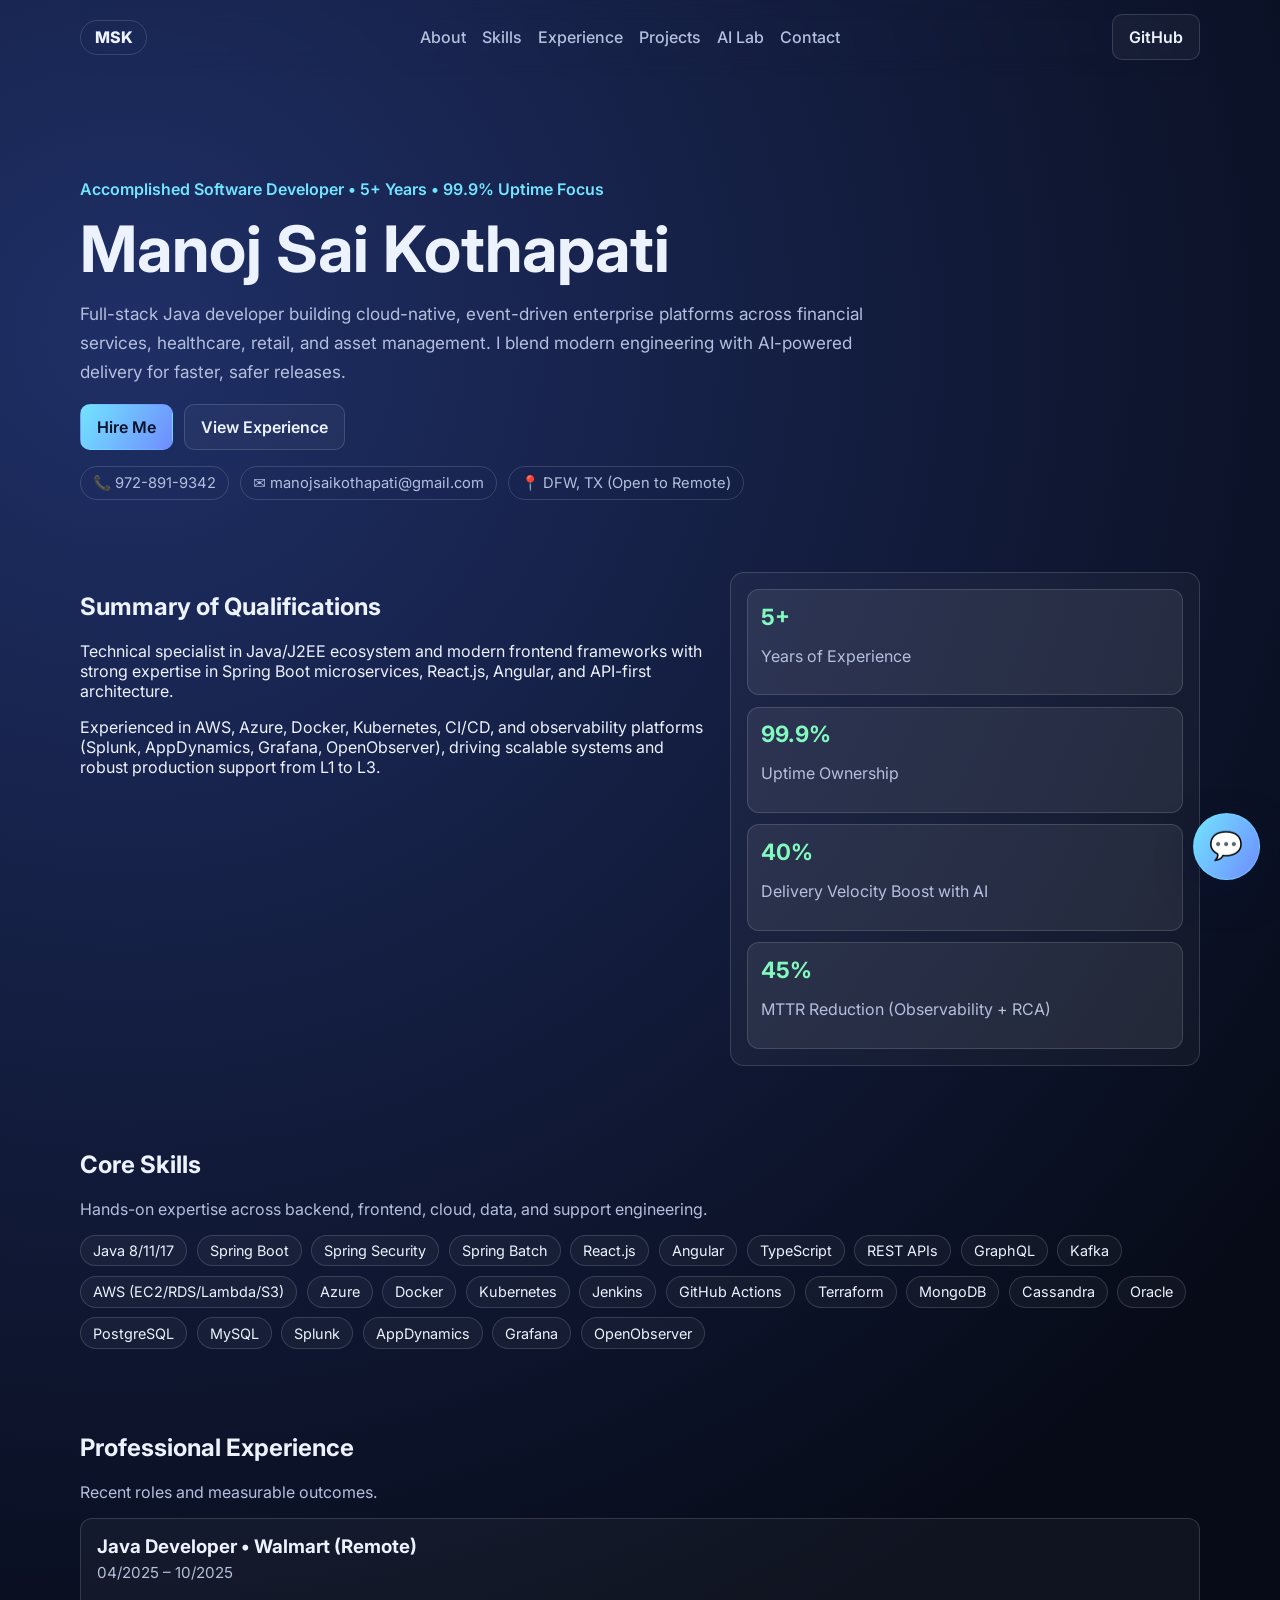
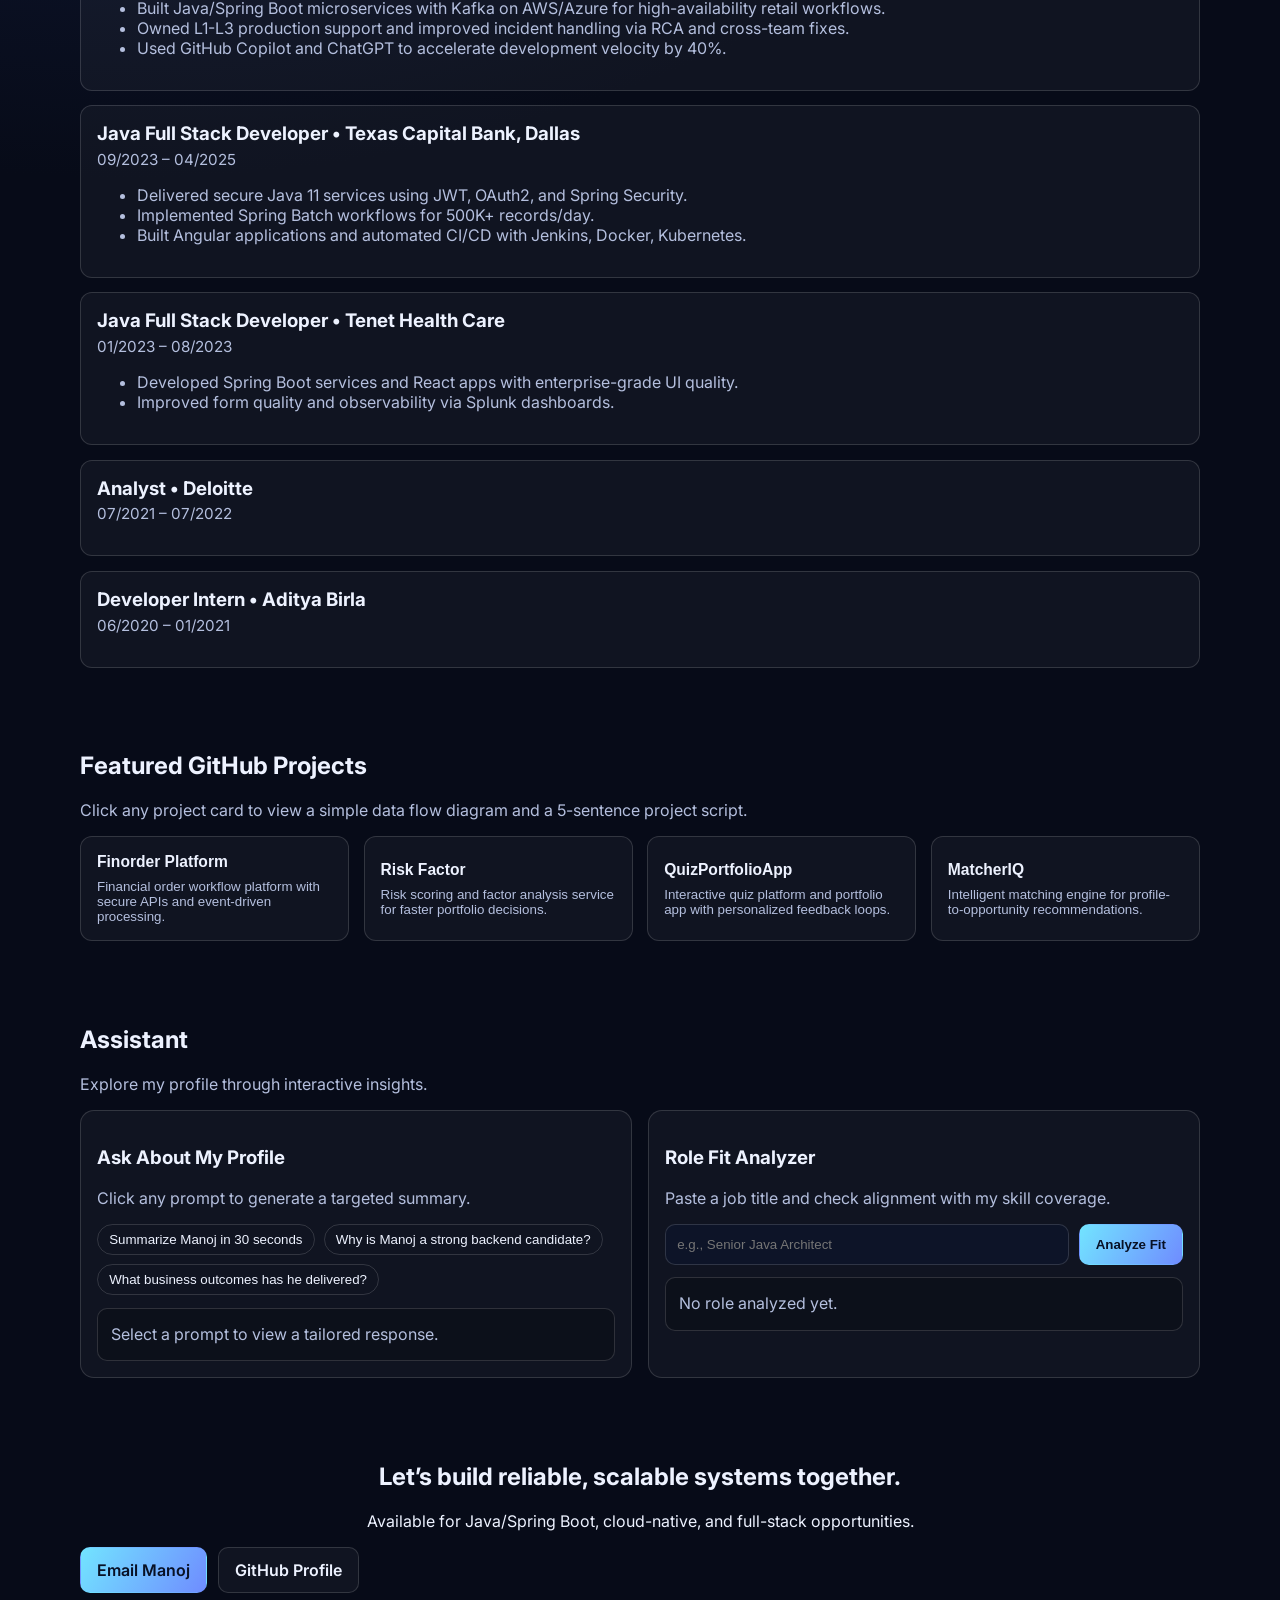
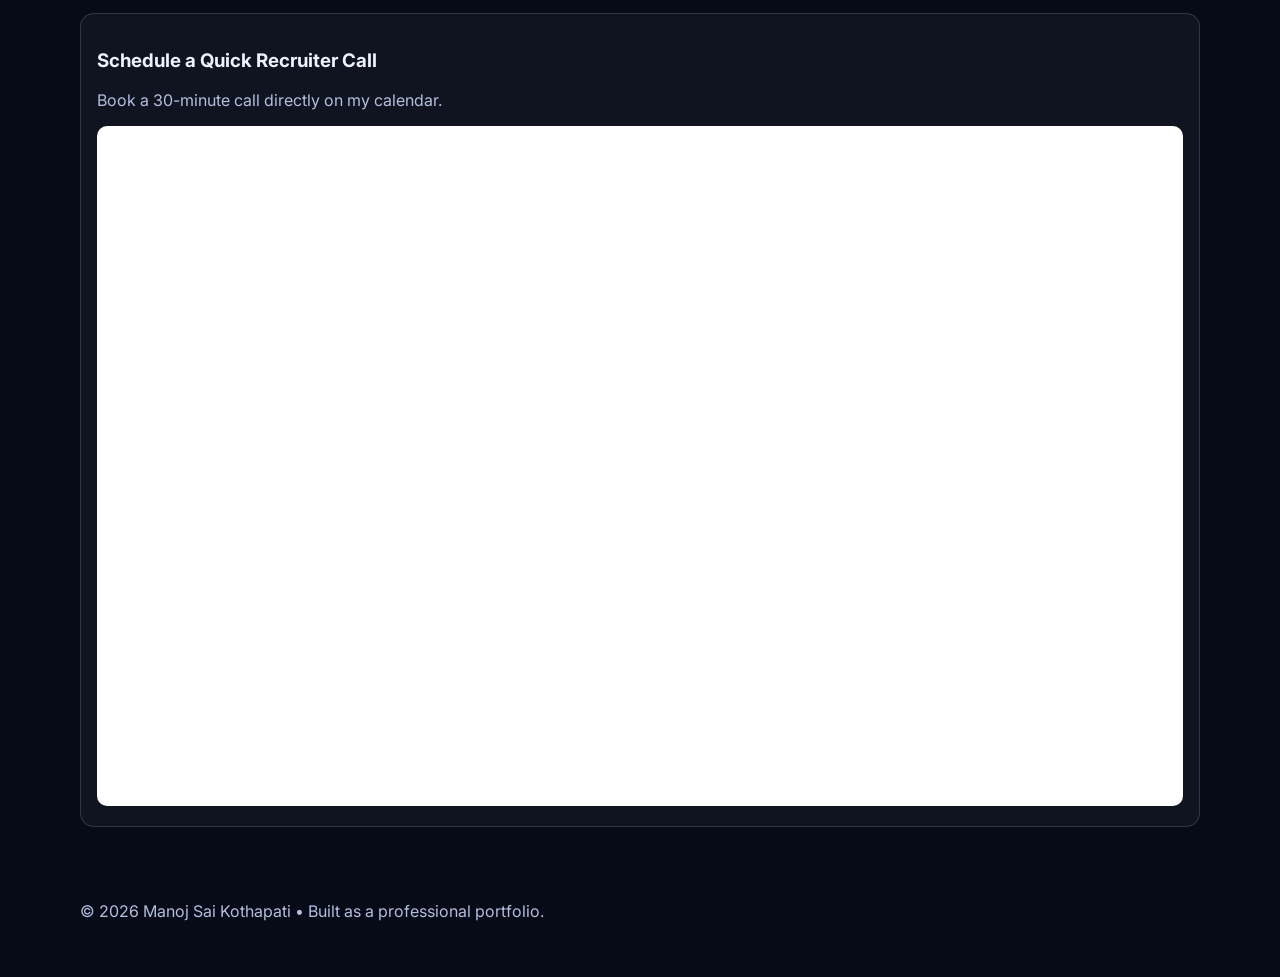
==== index.html @ 90d28902 "Add files via upload" ====
<!DOCTYPE html>
<html lang="en">
  <head>
    <meta charset="UTF-8" />
    <meta name="viewport" content="width=device-width, initial-scale=1.0" />
    <title>Manoj Sai Kothapati | AI-Driven Portfolio</title>
    <link rel="preconnect" href="https://fonts.googleapis.com" />
    <link rel="preconnect" href="https://fonts.gstatic.com" crossorigin />
    <link
      href="https://fonts.googleapis.com/css2?family=Inter:wght@400;500;600;700;800&display=swap"
      rel="stylesheet"
    />
    <link rel="stylesheet" href="styles.css" />
  </head>
  <body>
    <div class="mesh mesh-one"></div>
    <div class="mesh mesh-two"></div>

    <header class="container nav">
      <a class="logo" href="#home">MSK</a>
      <nav>
        <ul>
          <li><a href="#about">About</a></li>
          <li><a href="#skills">Skills</a></li>
          <li><a href="#experience">Experience</a></li>
          <li><a href="#projects">Projects</a></li>
          <li><a href="#ai-lab">AI Lab</a></li>
          <li><a href="#contact">Contact</a></li>
        </ul>
      </nav>
      <a class="btn btn-ghost" href="https://github.com/manojk-sai" target="_blank" rel="noreferrer">GitHub</a>
    </header>

    <main id="home" class="container">
      <section class="hero">
        <p class="eyebrow">Accomplished Software Developer • 5+ Years • 99.9% Uptime Focus</p>
        <h1>Manoj Sai Kothapati</h1>
        <p class="subtitle">
          Full-stack Java developer building cloud-native, event-driven enterprise platforms across financial services,
          healthcare, retail, and asset management. I blend modern engineering with AI-powered delivery for faster, safer releases.
        </p>
        <div class="hero-cta">
          <a class="btn btn-primary" href="#contact">Hire Me</a>
          <a class="btn btn-secondary" href="#experience">View Experience</a>
        </div>
        <div class="quick-info">
          <span>📞 972-891-9342</span>
          <span>✉️ manojsaikothapati@gmail.com</span>
          <span>📍 DFW, TX (Open to Remote)</span>
        </div>
      </section>

      <section id="about" class="section two-col">
        <article>
          <h2>Summary of Qualifications</h2>
          <p>
            Technical specialist in Java/J2EE ecosystem and modern frontend frameworks with strong expertise in Spring Boot microservices,
            React.js, Angular, and API-first architecture.
          </p>
          <p>
            Experienced in AWS, Azure, Docker, Kubernetes, CI/CD, and observability platforms (Splunk, AppDynamics, Grafana, OpenObserver),
            driving scalable systems and robust production support from L1 to L3.
          </p>
        </article>
        <aside class="panel metrics" id="metrics-grid"></aside>
      </section>

      <section id="skills" class="section">
        <div class="section-head">
          <h2>Core Skills</h2>
          <p>Hands-on expertise across backend, frontend, cloud, data, and support engineering.</p>
        </div>
        <div class="chip-wrap" id="skills-list"></div>
      </section>

      <section id="experience" class="section">
        <div class="section-head">
          <h2>Professional Experience</h2>
          <p>Recent roles and measurable outcomes.</p>
        </div>
        <div class="timeline" id="timeline"></div>
      </section>

      <section id="projects" class="section">
        <div class="section-head">
          <h2>Featured GitHub Projects</h2>
          <p>Click any project card to view a simple data flow diagram and a 5-sentence project script.</p>
        </div>
        <div class="projects-grid" id="projects-grid"></div>
      </section>
  <section id="ai-lab" class="section ai-lab">
        <div class="section-head">
          <h2>Assistant</h2>
          <p>Explore my profile through interactive insights.</p>
        </div>

        <div class="ai-grid">
          <article class="panel">
            <h3>Ask About My Profile</h3>
            <p class="muted">Click any prompt to generate a targeted summary.</p>
            <div class="prompt-buttons" id="prompt-buttons"></div>
            <div class="response" id="ai-response">
              Select a prompt to view a tailored response.
            </div>
          </article>

          <article class="panel">
            <h3>Role Fit Analyzer</h3>
            <p class="muted">Paste a job title and check alignment with my skill coverage.</p>
            <div class="analyzer">
              <input id="role-input" type="text" placeholder="e.g., Senior Java Architect" />
              <button class="btn btn-primary" id="analyze-btn">Analyze Fit</button>
            </div>
            <div class="response" id="fit-response">No role analyzed yet.</div>
          </article>

        </div>
      </section>

      <section id="contact" class="section contact">
        <h2>Let’s build reliable, scalable systems together.</h2>
        <p>Available for Java/Spring Boot, cloud-native, and full-stack opportunities.</p>
        <div class="hero-cta">
          <a class="btn btn-primary" href="mailto:manojsaikothapati@gmail.com">Email Manoj</a>
          <a class="btn btn-secondary" href="https://github.com/manojk-sai" target="_blank" rel="noreferrer">GitHub Profile</a>
        </div>

        <article class="panel calendly-panel">
          <h3>Schedule a Quick Recruiter Call</h3>
          <p class="muted">Book a 30-minute call directly on my calendar.</p>
          <iframe
            title="Schedule a 30 minute call with Manoj"
            src="https://calendly.com/manojsaikothapati/30min"
            loading="lazy"
            class="calendly-frame"
          ></iframe>
        </article>
      </section>
    </main>

    <div class="modal" id="project-modal" aria-hidden="true">
      <div class="modal-backdrop" id="modal-backdrop"></div>
      <article class="modal-content" role="dialog" aria-modal="true" aria-labelledby="modal-title">
        <button id="modal-close" class="modal-close" type="button" aria-label="Close project details">×</button>
        <h3 id="modal-title"></h3>
        <p class="muted"><a id="modal-link" target="_blank" rel="noreferrer">View GitHub Repository</a></p>
        <pre id="modal-diagram" class="diagram"></pre>
        <ol id="modal-script" class="modal-script"></ol>
      </article>
    </div>

    <button
      class="chat-launcher"
      id="chat-launcher"
      type="button"
      aria-label="Open portfolio chat"
      aria-expanded="false"
      aria-controls="chat-widget"
    >💬</button>

    <aside class="chat-widget" id="chat-widget" aria-hidden="true">
      <div class="chat-widget-head">
        <h3>Manoj's bot</h3>
        <button class="chat-close" id="chat-close" type="button" aria-label="Close chat">×</button>
      </div>
      <div class="chat-window" id="chat-window" aria-live="polite"></div>
      <p class="chat-hint">Choose a question to continue:</p>
      <div class="chat-suggestions" id="chat-suggestions"></div>
    </aside>

    <footer class="container footer">
      <p>© <span id="year"></span> Manoj Sai Kothapati • Built as a professional portfolio.</p>
    </footer>

    <script src="script.js"></script>
  </body>
</html>
---- styles.css ----
:root {
  --bg: #070b18;
  --surface: rgba(255, 255, 255, 0.04);
  --surface-2: rgba(255, 255, 255, 0.07);
  --text: #edf2ff;
  --muted: #b4bfde;
  --line: rgba(255, 255, 255, 0.14);
  --accent: #72e4ff;
  --accent-2: #6f8cff;
  --success: #82f9bf;
}

* {
  box-sizing: border-box;
}

html,
body {
  margin: 0;
  padding: 0;
  font-family: "Inter", system-ui, -apple-system, sans-serif;
  color: var(--text);
  background: radial-gradient(circle at 10% 8%, #1f2f66 0%, var(--bg) 36%), var(--bg);
}

.container {
  width: min(1120px, calc(100% - 2rem));
  margin: 0 auto;
}

a {
  color: inherit;
  text-decoration: none;
}

.nav {
  position: sticky;
  top: 0;
  z-index: 20;
  display: flex;
  align-items: center;
  justify-content: space-between;
  gap: 1rem;
  padding: 0.9rem 0;
  backdrop-filter: blur(10px);
}

.logo {
  border: 1px solid var(--line);
  border-radius: 999px;
  padding: 0.42rem 0.85rem;
  font-weight: 800;
}

.nav ul {
  list-style: none;
  margin: 0;
  padding: 0;
  display: flex;
  gap: 1rem;
}

.nav li a {
  color: var(--muted);
  font-weight: 500;
}

.hero {
  padding: 5.5rem 0 2.5rem;
  max-width: 900px;
}

.eyebrow {
  color: var(--accent);
  font-weight: 600;
}

h1 {
  margin: 0.5rem 0 0;
  font-size: clamp(2rem, 6vw, 4rem);
  line-height: 1.05;
}

.subtitle {
  color: var(--muted);
  line-height: 1.7;
  font-size: 1.07rem;
  max-width: 820px;
}

.hero-cta,
.quick-info {
  display: flex;
  flex-wrap: wrap;
  gap: 0.7rem;
  margin-top: 1rem;
}

.quick-info span {
  border: 1px solid var(--line);
  border-radius: 999px;
  padding: 0.45rem 0.75rem;
  color: var(--muted);
  font-size: 0.92rem;
}

.btn {
  border-radius: 10px;
  padding: 0.75rem 1rem;
  font-weight: 600;
  border: 1px solid transparent;
  display: inline-flex;
  align-items: center;
  justify-content: center;
}

.btn-primary {
  background: linear-gradient(120deg, var(--accent), var(--accent-2));
  color: #081126;
}

.btn-secondary,
.btn-ghost {
  border-color: var(--line);
  background: var(--surface);
}

.section {
  padding: 2rem 0;
}

.two-col {
  display: grid;
  grid-template-columns: 1.35fr 1fr;
  gap: 1rem;
}

.panel {
  background: var(--surface);
  border: 1px solid var(--line);
  border-radius: 14px;
  padding: 1rem;
}

.metrics {
  display: grid;
  gap: 0.7rem;
}

.metric {
  background: var(--surface-2);
  border: 1px solid var(--line);
  border-radius: 12px;
  padding: 0.8rem;
}

.metric h4 {
  margin: 0;
  font-size: 1.4rem;
  color: var(--success);
}

.metric p,
.section-head p,
.muted,
.timeline-item p,
.timeline-item ul {
  color: var(--muted);
}

.chip-wrap {
  display: flex;
  flex-wrap: wrap;
  gap: 0.6rem;
}

.chip {
  border: 1px solid var(--line);
  border-radius: 999px;
  padding: 0.4rem 0.75rem;
  background: var(--surface);
  font-size: 0.9rem;
}

.timeline {
  display: grid;
  gap: 0.9rem;
}

.timeline-item {
  border: 1px solid var(--line);
  background: var(--surface);
  border-radius: 12px;
  padding: 1rem;
}

.timeline-item h3 {
  margin: 0;
}

.timeline-meta {
  color: var(--accent);
  font-size: 0.95rem;
  margin: 0.3rem 0;
}

.projects-grid {
  display: grid;
  grid-template-columns: repeat(auto-fit, minmax(220px, 1fr));
  gap: 0.9rem;
}

.project-card {
  border: 1px solid var(--line);
  background: var(--surface);
  border-radius: 12px;
  padding: 1rem;
  cursor: pointer;
  text-align: left;
  color: var(--text);
}

.project-card:hover {
  border-color: var(--accent);
  transform: translateY(-2px);
}

.project-card h3 {
  margin: 0;
}

.project-card p {
  margin: 0.5rem 0 0;
  color: var(--muted);
}

.ai-grid {
  display: grid;
  gap: 1rem;
  grid-template-columns: 1fr 1fr;
}

.prompt-buttons {
  display: flex;
  flex-wrap: wrap;
  gap: 0.55rem;
  margin-bottom: 0.8rem;
}

.prompt-btn {
  border: 1px solid var(--line);
  border-radius: 999px;
  padding: 0.45rem 0.7rem;
  background: transparent;
  color: var(--text);
  cursor: pointer;
}

.analyzer {
  display: flex;
  gap: 0.6rem;
  flex-wrap: wrap;
}

.analyzer input {
  flex: 1;
  min-width: 220px;
  background: #0d1428;
  color: var(--text);
  border: 1px solid var(--line);
  border-radius: 10px;
  padding: 0.7rem;
}

.response {
  margin-top: 0.8rem;
  border: 1px solid var(--line);
  border-radius: 10px;
  padding: 0.8rem;
  background: rgba(0, 0, 0, 0.2);
  color: var(--muted);
  line-height: 1.6;
}

.contact {
  text-align: center;
}

.calendly-panel {
  margin-top: 1.25rem;
  text-align: left;
}

.calendly-frame {
  width: 100%;
  height: 680px;
  border: 0;
  border-radius: 10px;
  background: #fff;
}

.modal {
  position: fixed;
  inset: 0;
  display: none;
  z-index: 30;
}

.modal.open {
  display: block;
}

.modal-backdrop {
  position: absolute;
  inset: 0;
  background: rgba(0, 0, 0, 0.62);
}

.modal-content {
  position: relative;
  width: min(760px, calc(100% - 2rem));
  margin: 5vh auto;
  max-height: 90vh;
  overflow: auto;
  background: #081126;
  border: 1px solid var(--line);
  border-radius: 14px;
  padding: 1rem;
}

.modal-close {
  position: absolute;
  top: 0.75rem;
  right: 0.75rem;
  background: transparent;
  color: var(--text);
  border: 1px solid var(--line);
  border-radius: 8px;
  width: 2rem;
  height: 2rem;
  cursor: pointer;
}

.diagram {
  border: 1px solid var(--line);
  border-radius: 10px;
  padding: 1rem;
  background: rgba(255, 255, 255, 0.03);
  color: var(--accent);
  white-space: pre-wrap;
}

.modal-script {
  color: var(--muted);
  line-height: 1.6;
}

.footer {
  color: var(--muted);
  padding: 1.6rem 0 2.5rem;
}

.mesh {
  position: fixed;
  width: 320px;
  height: 320px;
  filter: blur(95px);
  border-radius: 50%;
  z-index: -1;
}

.mesh-one {
  top: -80px;
  left: -50px;
  background: rgba(95, 129, 255, 0.35);
}

.mesh-two {
  right: -80px;
  top: 220px;
  background: rgba(76, 227, 255, 0.2);
}

@media (max-width: 900px) {
  .two-col,
  .ai-grid {
    grid-template-columns: 1fr;
  }

  .nav {
    flex-wrap: wrap;
  }

  .calendly-frame {
    height: 520px;
  }
}

.chatbot-panel {
  display: flex;
  flex-direction: column;
  min-height: 420px;
}

.chat-window {
  flex: 1;
  min-height: 260px;
  max-height: 320px;
  overflow-y: auto;
  border: 1px solid var(--line);
  border-radius: 10px;
  background: rgba(0, 0, 0, 0.22);
  padding: 0.75rem;
  display: flex;
  flex-direction: column;
  gap: 0.6rem;
}

.chat-message {
  max-width: 85%;
  border-radius: 10px;
  padding: 0.6rem 0.75rem;
  line-height: 1.5;
  font-size: 0.95rem;
}

.chat-message.user {
  align-self: flex-end;
  background: linear-gradient(120deg, rgba(114, 228, 255, 0.2), rgba(111, 140, 255, 0.24));
  border: 1px solid rgba(114, 228, 255, 0.45);
}

.chat-message.bot {
  align-self: flex-start;
  background: var(--surface-2);
  border: 1px solid var(--line);
  color: var(--muted);
}

.chat-form {
  margin-top: 0.8rem;
  display: flex;
  gap: 0.6rem;
  flex-wrap: wrap;
}

.chat-form input {
  flex: 1;
  min-width: 220px;
  background: #0d1428;
  color: var(--text);
  border: 1px solid var(--line);
  border-radius: 10px;
  padding: 0.7rem;
}
.chat-launcher {
  position: fixed;
  right: 1.25rem;
  bottom: 1.25rem;
  width: 4.2rem;
  height: 4.2rem;
  border-radius: 50%;
  border: 1px solid rgba(114, 228, 255, 0.5);
  background: linear-gradient(120deg, var(--accent), var(--accent-2));
  color: #081126;
  font-size: 1.7rem;
  cursor: pointer;
  z-index: 45;
  box-shadow: 0 14px 34px rgba(10, 19, 49, 0.55);
}

.chat-widget {
  position: fixed;
  right: 1.25rem;
  bottom: 6.3rem;
  width: min(370px, calc(100% - 2rem));
  border: 1px solid var(--line);
  border-radius: 14px;
  background: #081126;
  padding: 0.9rem;
  display: none;
  flex-direction: column;
  gap: 0.7rem;
  z-index: 45;
  box-shadow: 0 20px 42px rgba(0, 0, 0, 0.45);
}

.chat-widget.open {
  display: flex;
}

.chat-widget-head {
  display: flex;
  align-items: center;
  justify-content: space-between;
}

.chat-widget-head h3 {
  margin: 0;
  font-size: 1rem;
}

.chat-close {
  border: 1px solid var(--line);
  border-radius: 8px;
  width: 1.9rem;
  height: 1.9rem;
  background: transparent;
  color: var(--text);
  cursor: pointer;
}

.chat-window {
  min-height: 200px;
  max-height: 260px;
  overflow-y: auto;
  border: 1px solid var(--line);
  border-radius: 10px;
  background: rgba(0, 0, 0, 0.22);
  padding: 0.75rem;
  display: flex;
  flex-direction: column;
  gap: 0.6rem;
}

.chat-message {
  max-width: 85%;
  border-radius: 10px;
  padding: 0.6rem 0.75rem;
  line-height: 1.5;
  font-size: 0.92rem;
}

.chat-message.user {
  align-self: flex-end;
  background: linear-gradient(120deg, rgba(114, 228, 255, 0.2), rgba(111, 140, 255, 0.24));
  border: 1px solid rgba(114, 228, 255, 0.45);
}

.chat-message.bot {
  align-self: flex-start;
  background: var(--surface-2);
  border: 1px solid var(--line);
  color: var(--muted);
}

.chat-suggestions {
  display: flex;
  flex-wrap: wrap;
  gap: 0.45rem;
}

.chat-suggestion {
  border: 1px solid var(--line);
  border-radius: 999px;
  padding: 0.35rem 0.65rem;
  background: transparent;
  color: var(--text);
  font-size: 0.78rem;
  cursor: pointer;
}

.chat-hint {
  margin: 0;
  color: var(--muted);
  font-size: 0.82rem;
}
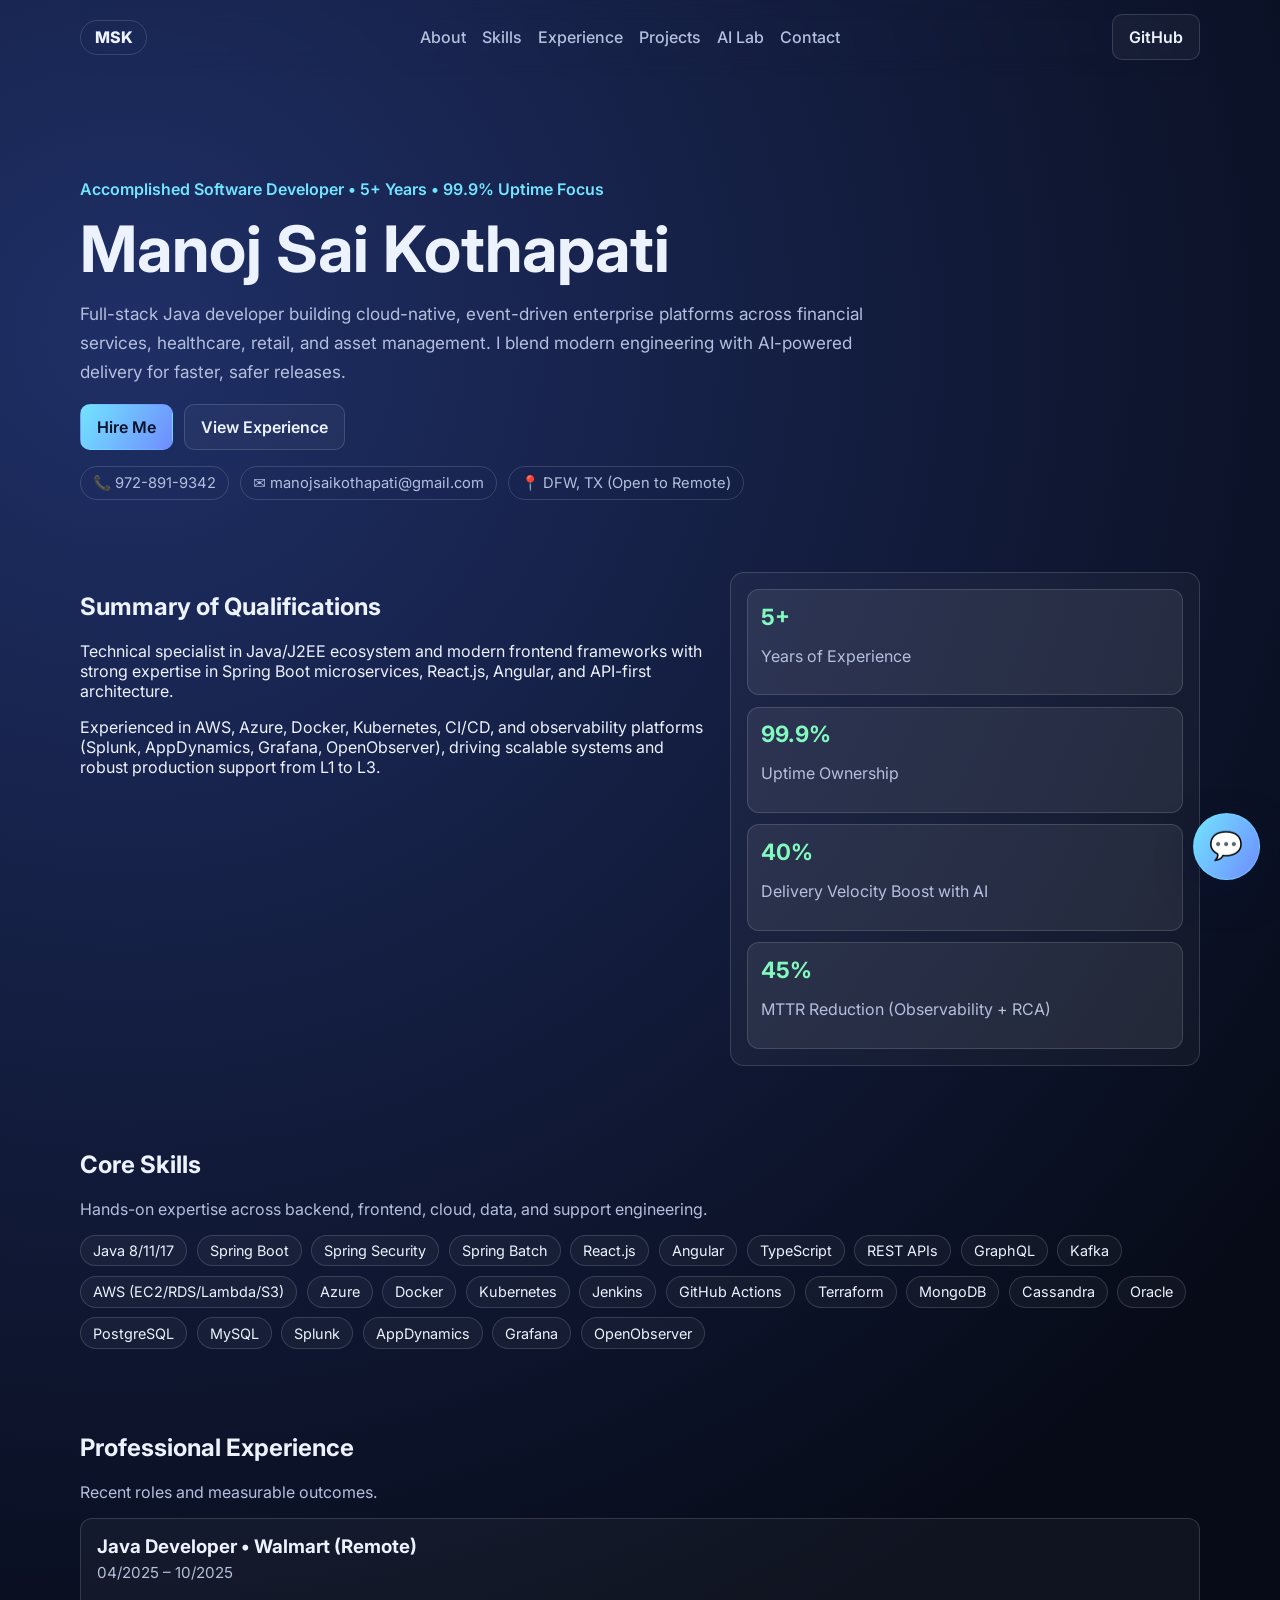
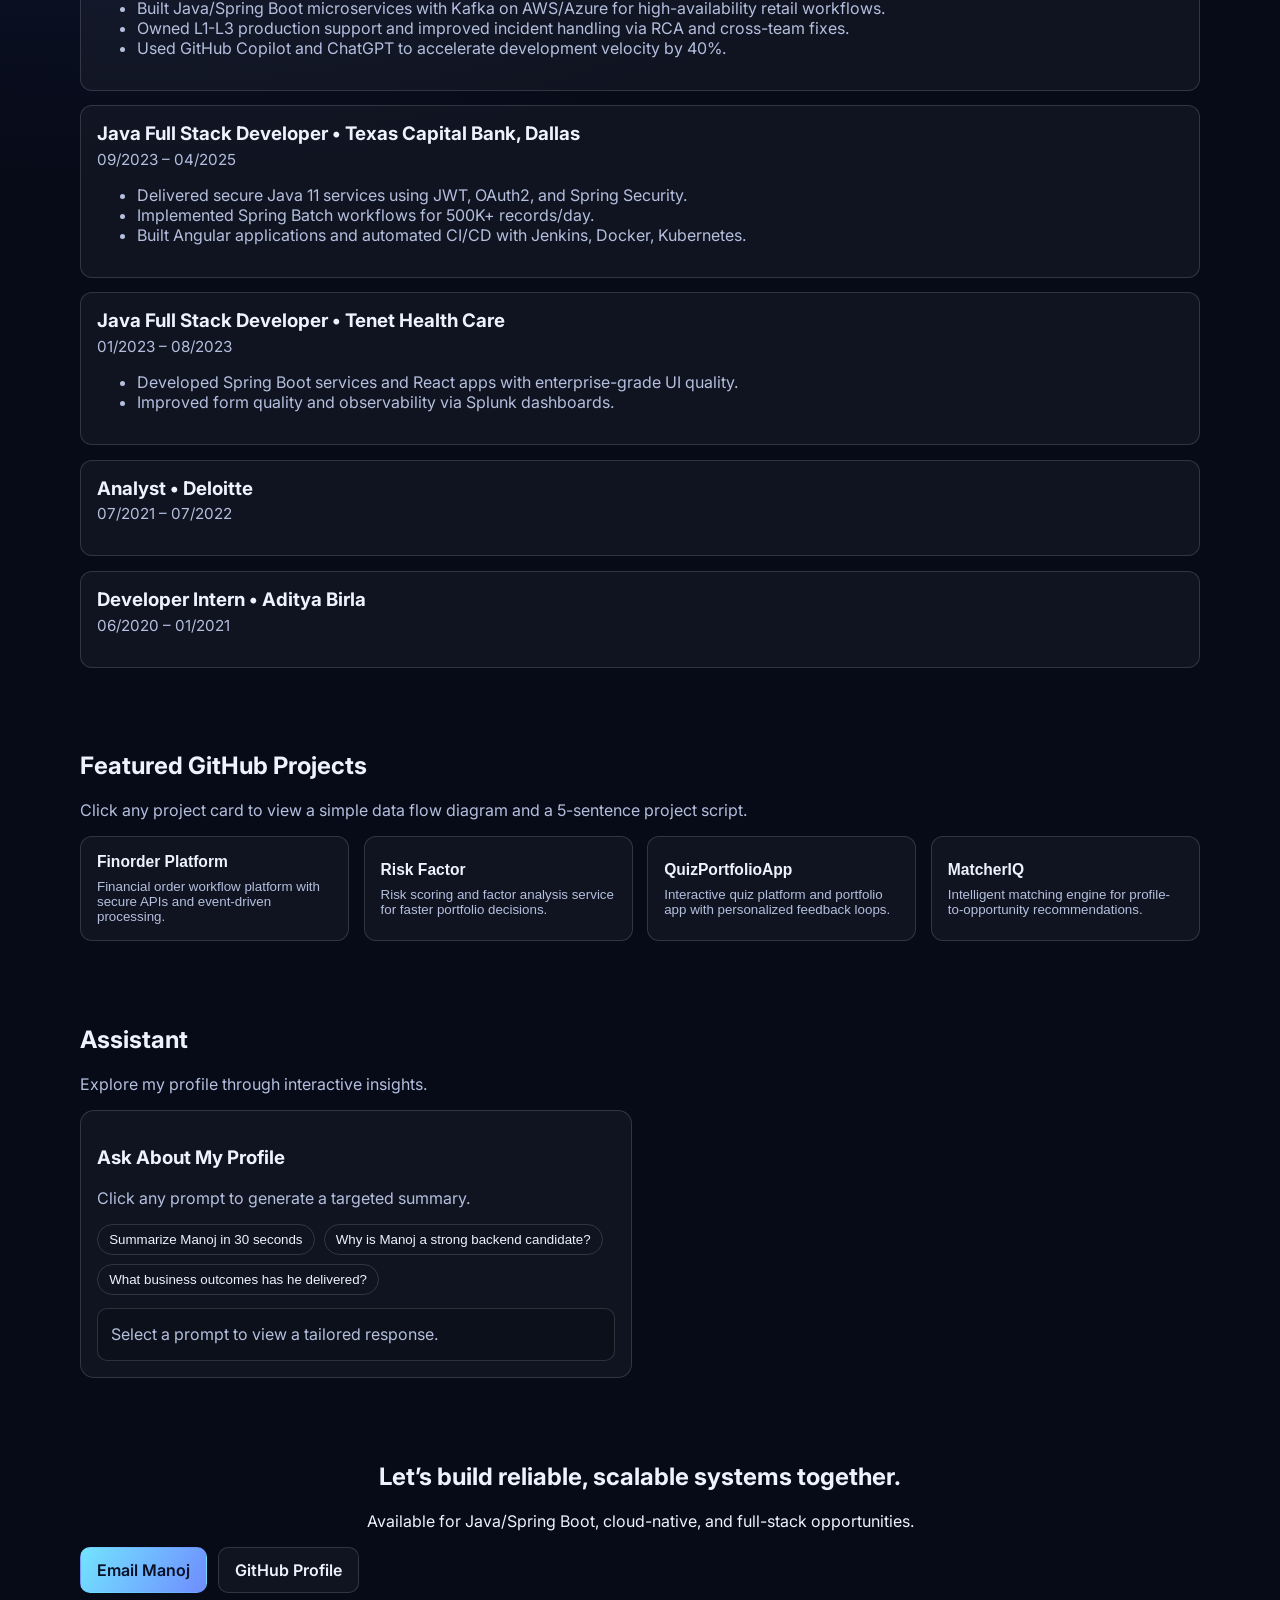
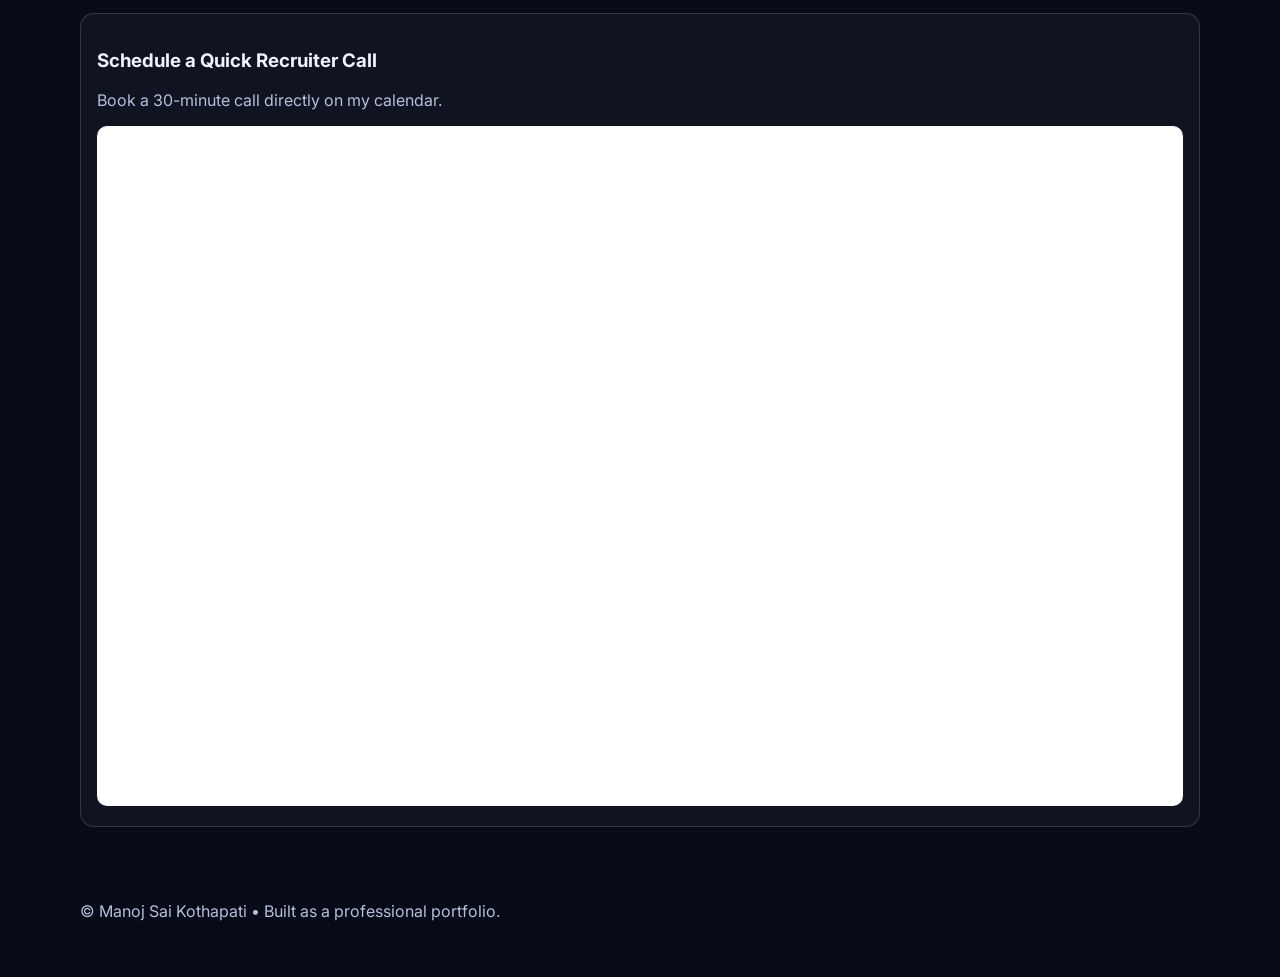
==== commit b7bd5ec0: "Update index.html" ====
--- a/index.html
+++ b/index.html
@@ -103,7 +103,7 @@
               Select a prompt to view a tailored response.
             </div>
           </article>
-
+<!--
           <article class="panel">
             <h3>Role Fit Analyzer</h3>
             <p class="muted">Paste a job title and check alignment with my skill coverage.</p>
@@ -113,7 +113,7 @@
             </div>
             <div class="response" id="fit-response">No role analyzed yet.</div>
           </article>
-
+-->
         </div>
       </section>
 
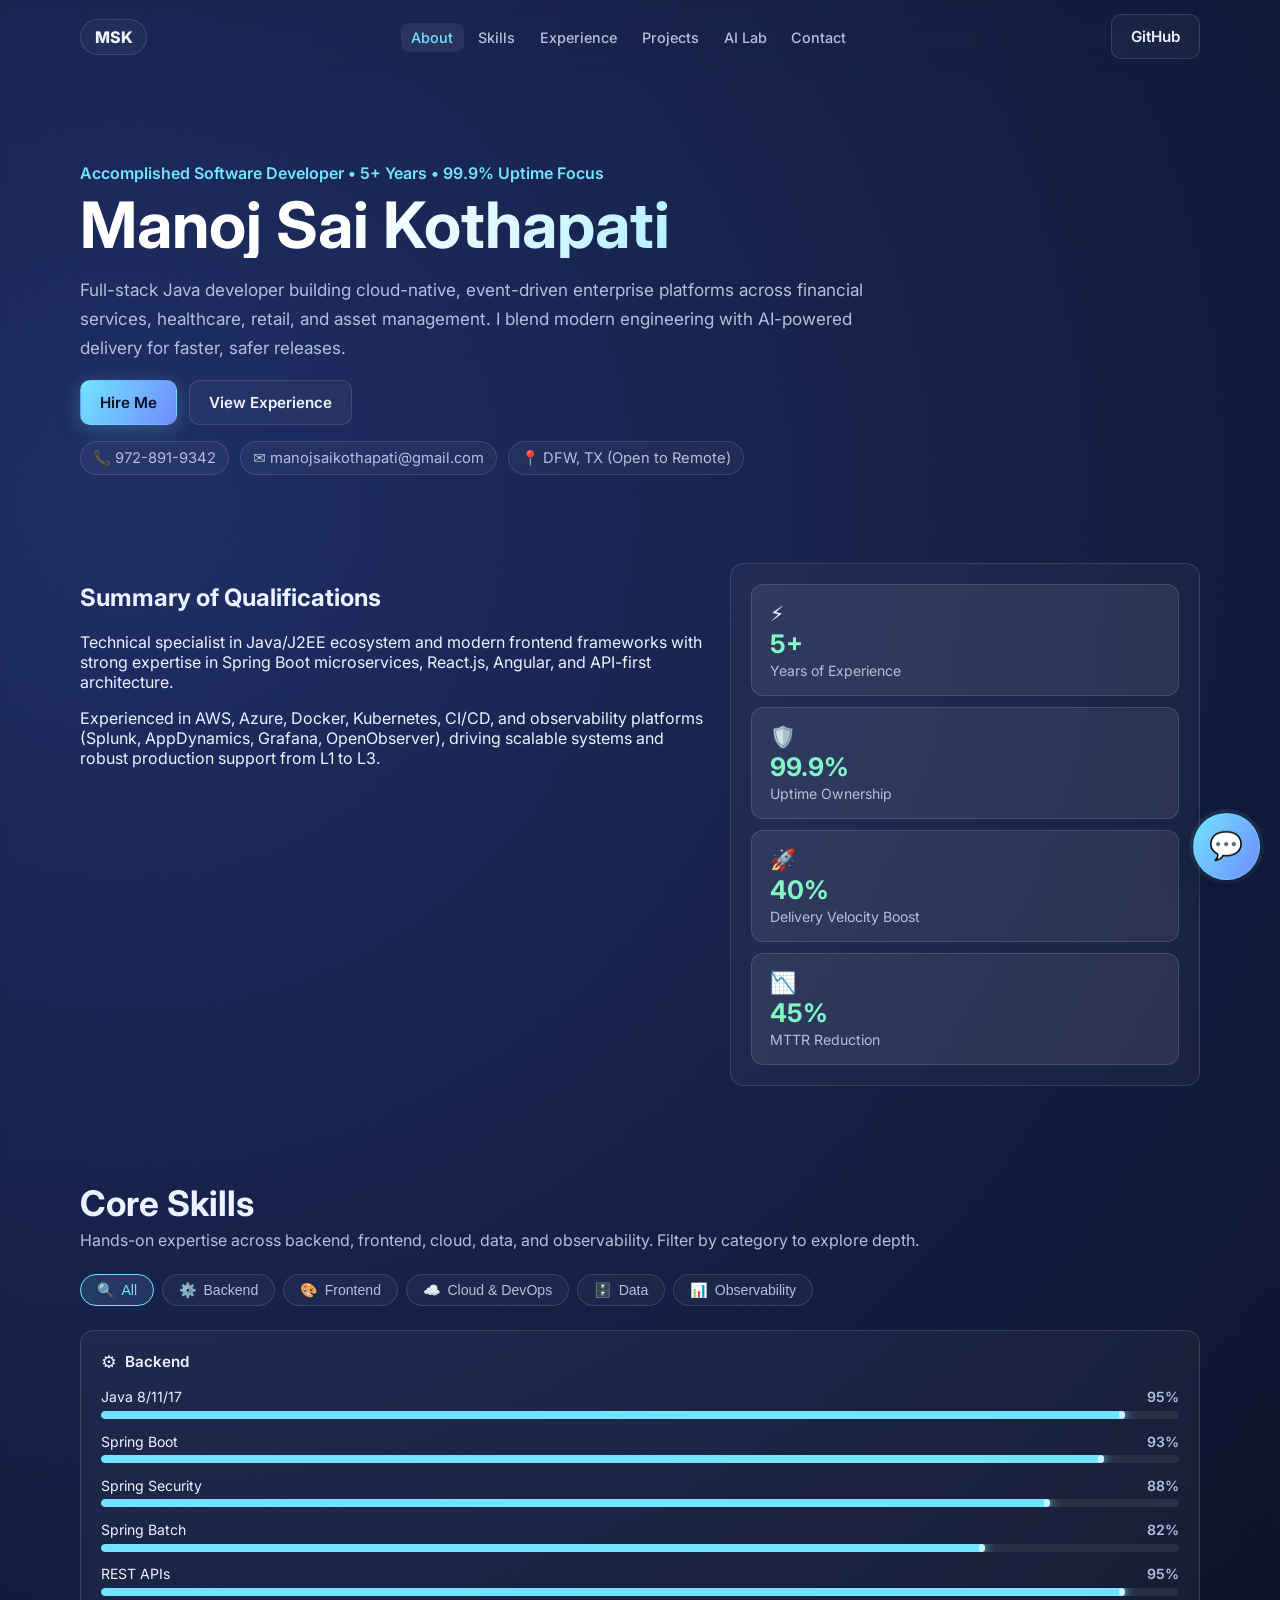
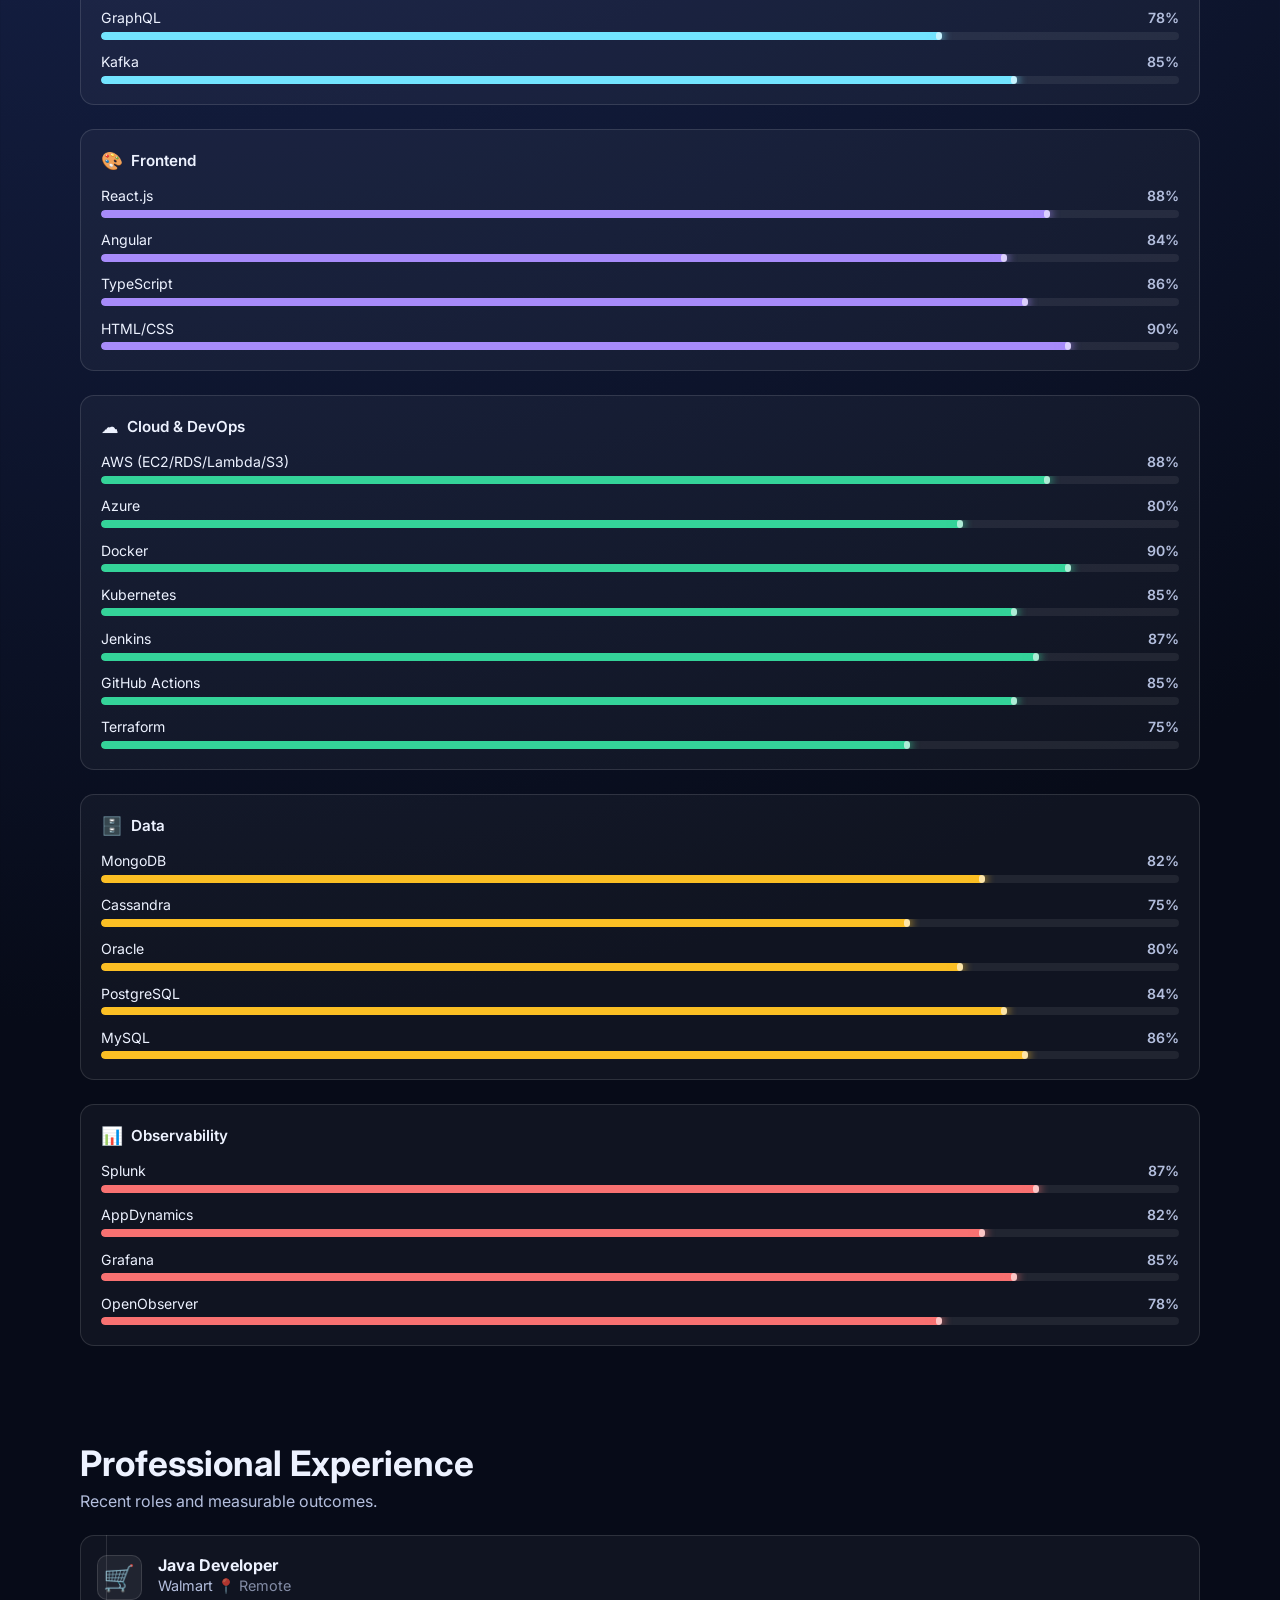
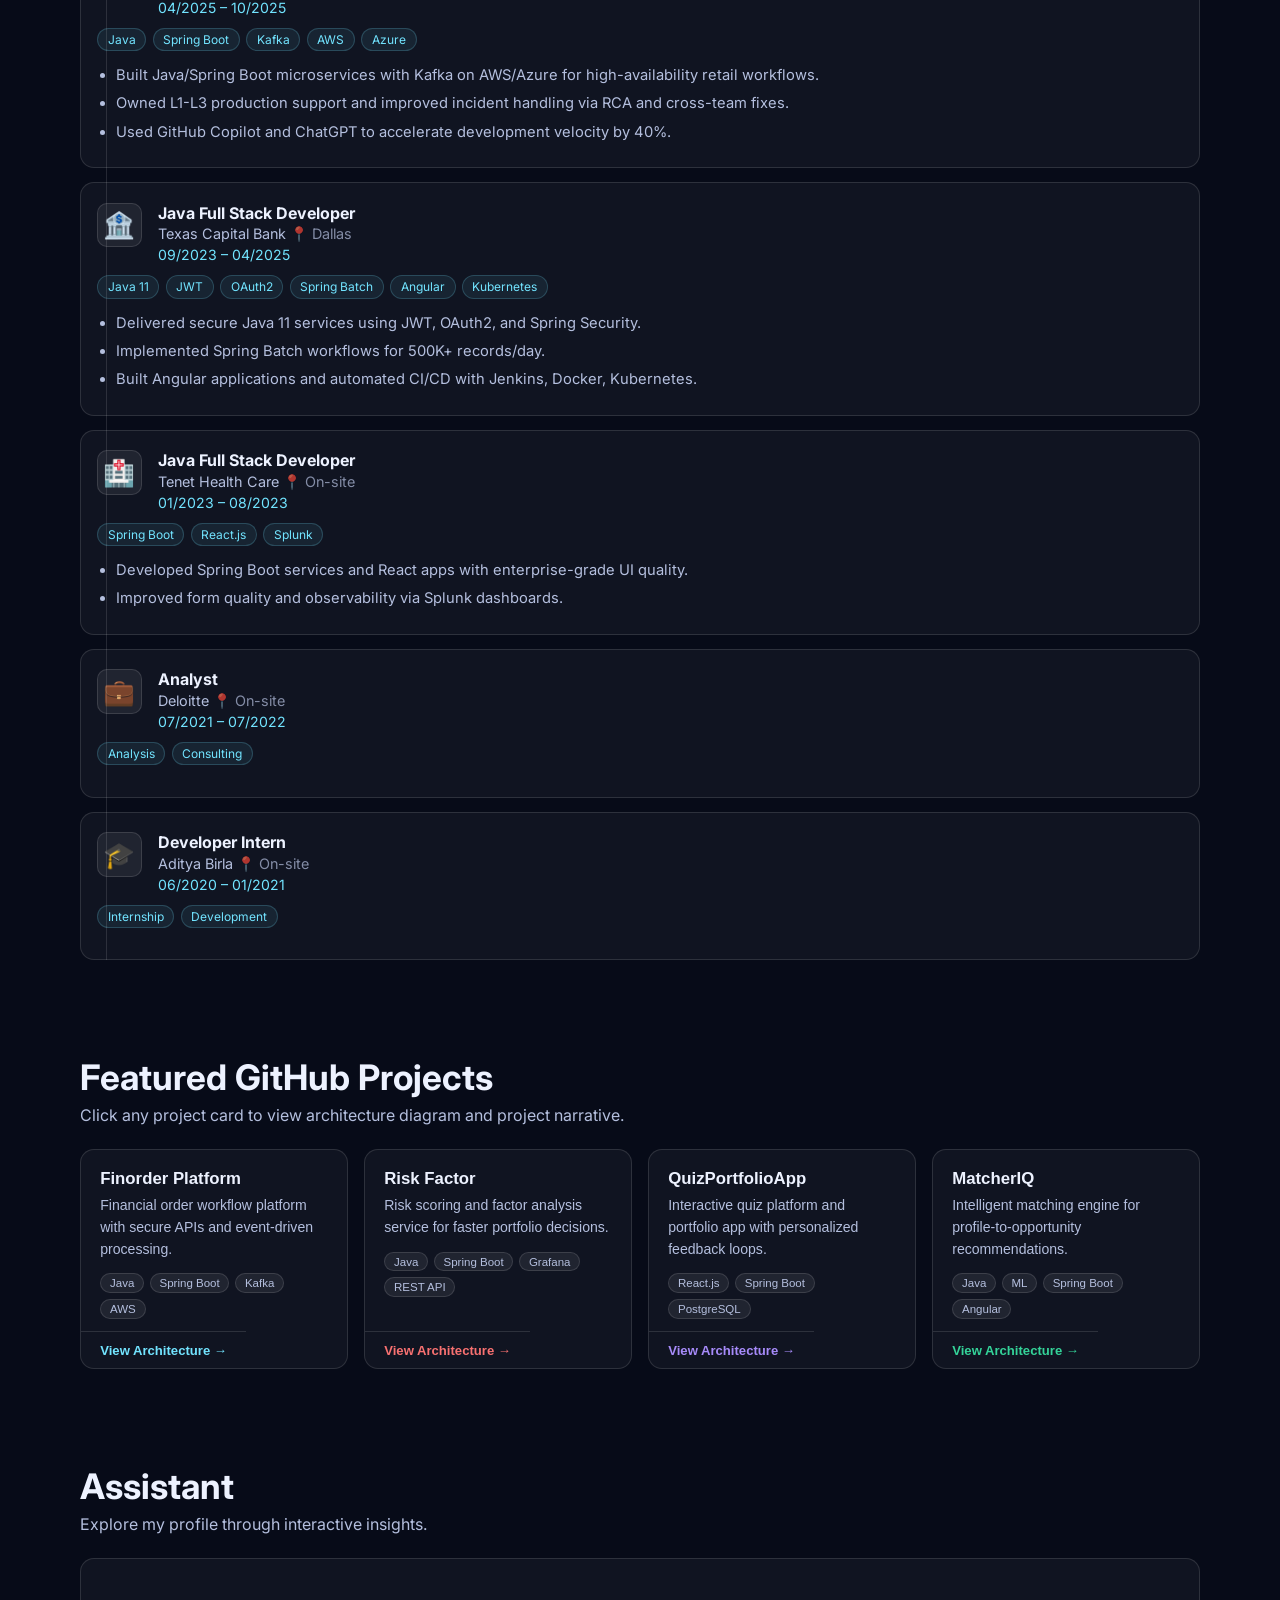
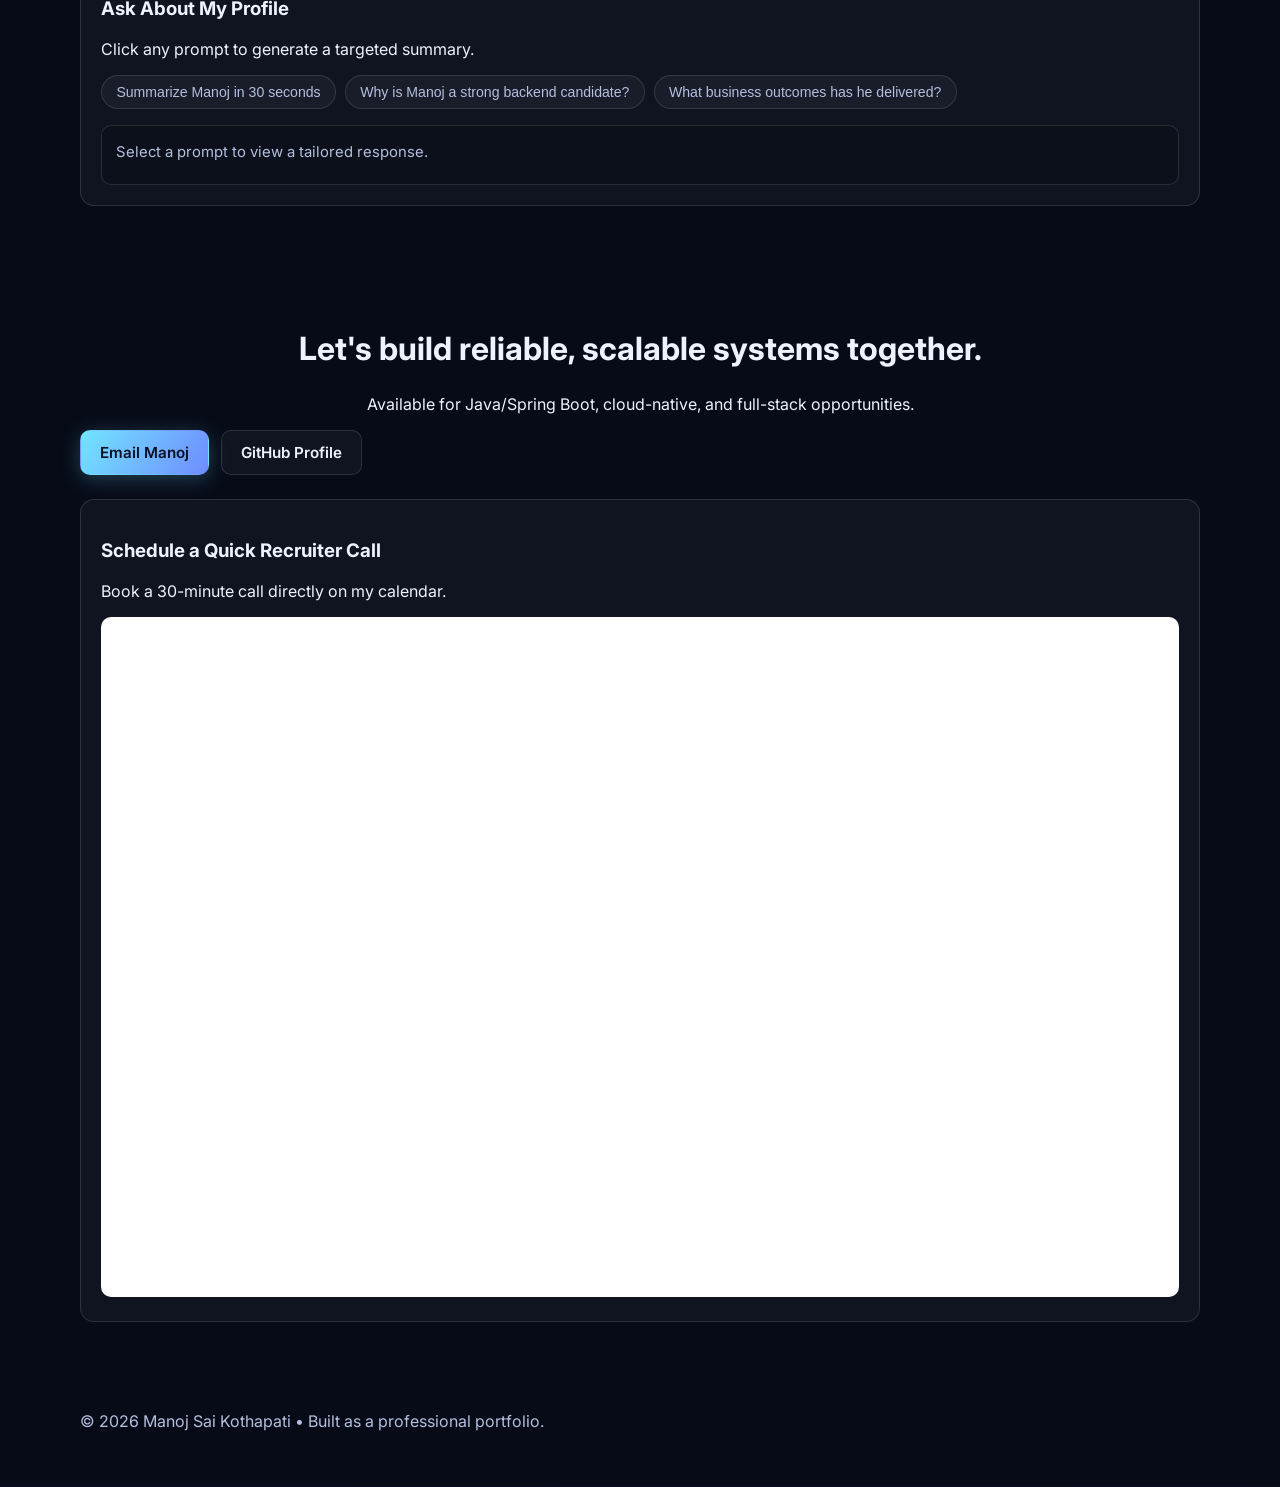
==== commit 89b86aab: "Add files via upload" ====
--- a/index.html
+++ b/index.html
@@ -6,10 +6,7 @@
     <title>Manoj Sai Kothapati | AI-Driven Portfolio</title>
     <link rel="preconnect" href="https://fonts.googleapis.com" />
     <link rel="preconnect" href="https://fonts.gstatic.com" crossorigin />
-    <link
-      href="https://fonts.googleapis.com/css2?family=Inter:wght@400;500;600;700;800&display=swap"
-      rel="stylesheet"
-    />
+    <link href="https://fonts.googleapis.com/css2?family=Inter:wght@400;500;600;700;800&display=swap" rel="stylesheet" />
     <link rel="stylesheet" href="styles.css" />
   </head>
   <body>
@@ -68,9 +65,9 @@
       <section id="skills" class="section">
         <div class="section-head">
           <h2>Core Skills</h2>
-          <p>Hands-on expertise across backend, frontend, cloud, data, and support engineering.</p>
+          <p>Hands-on expertise across backend, frontend, cloud, data, and observability. Filter by category to explore depth.</p>
         </div>
-        <div class="chip-wrap" id="skills-list"></div>
+        <div id="skills-list"></div>
       </section>
 
       <section id="experience" class="section">
@@ -84,47 +81,33 @@
       <section id="projects" class="section">
         <div class="section-head">
           <h2>Featured GitHub Projects</h2>
-          <p>Click any project card to view a simple data flow diagram and a 5-sentence project script.</p>
+          <p>Click any project card to view architecture diagram and project narrative.</p>
         </div>
         <div class="projects-grid" id="projects-grid"></div>
       </section>
-  <section id="ai-lab" class="section ai-lab">
+
+      <section id="ai-lab" class="section ai-lab">
         <div class="section-head">
           <h2>Assistant</h2>
           <p>Explore my profile through interactive insights.</p>
         </div>
-
         <div class="ai-grid">
           <article class="panel">
             <h3>Ask About My Profile</h3>
             <p class="muted">Click any prompt to generate a targeted summary.</p>
             <div class="prompt-buttons" id="prompt-buttons"></div>
-            <div class="response" id="ai-response">
-              Select a prompt to view a tailored response.
-            </div>
+            <div class="response" id="ai-response">Select a prompt to view a tailored response.</div>
           </article>
-<!--
-          <article class="panel">
-            <h3>Role Fit Analyzer</h3>
-            <p class="muted">Paste a job title and check alignment with my skill coverage.</p>
-            <div class="analyzer">
-              <input id="role-input" type="text" placeholder="e.g., Senior Java Architect" />
-              <button class="btn btn-primary" id="analyze-btn">Analyze Fit</button>
-            </div>
-            <div class="response" id="fit-response">No role analyzed yet.</div>
-          </article>
--->
         </div>
       </section>
 
       <section id="contact" class="section contact">
-        <h2>Let’s build reliable, scalable systems together.</h2>
+        <h2>Let's build reliable, scalable systems together.</h2>
         <p>Available for Java/Spring Boot, cloud-native, and full-stack opportunities.</p>
         <div class="hero-cta">
           <a class="btn btn-primary" href="mailto:manojsaikothapati@gmail.com">Email Manoj</a>
           <a class="btn btn-secondary" href="https://github.com/manojk-sai" target="_blank" rel="noreferrer">GitHub Profile</a>
         </div>
-
         <article class="panel calendly-panel">
           <h3>Schedule a Quick Recruiter Call</h3>
           <p class="muted">Book a 30-minute call directly on my calendar.</p>
@@ -143,20 +126,13 @@
       <article class="modal-content" role="dialog" aria-modal="true" aria-labelledby="modal-title">
         <button id="modal-close" class="modal-close" type="button" aria-label="Close project details">×</button>
         <h3 id="modal-title"></h3>
-        <p class="muted"><a id="modal-link" target="_blank" rel="noreferrer">View GitHub Repository</a></p>
+        <p class="muted"><a id="modal-link" target="_blank" rel="noreferrer"></a></p>
         <pre id="modal-diagram" class="diagram"></pre>
         <ol id="modal-script" class="modal-script"></ol>
       </article>
     </div>
 
-    <button
-      class="chat-launcher"
-      id="chat-launcher"
-      type="button"
-      aria-label="Open portfolio chat"
-      aria-expanded="false"
-      aria-controls="chat-widget"
-    >💬</button>
+    <button class="chat-launcher" id="chat-launcher" type="button" aria-label="Open portfolio chat" aria-expanded="false" aria-controls="chat-widget">💬</button>
 
     <aside class="chat-widget" id="chat-widget" aria-hidden="true">
       <div class="chat-widget-head">
--- a/styles.css
+++ b/styles.css
@@ -1,567 +1,453 @@
+/* ─── TOKENS ─────────────────────────────────────────────────── */
 :root {
   --bg: #070b18;
   --surface: rgba(255, 255, 255, 0.04);
   --surface-2: rgba(255, 255, 255, 0.07);
   --text: #edf2ff;
   --muted: #b4bfde;
-  --line: rgba(255, 255, 255, 0.14);
+  --line: rgba(255, 255, 255, 0.12);
   --accent: #72e4ff;
   --accent-2: #6f8cff;
   --success: #82f9bf;
-}
-
-* {
-  box-sizing: border-box;
-}
-
-html,
-body {
-  margin: 0;
-  padding: 0;
-  font-family: "Inter", system-ui, -apple-system, sans-serif;
+  --radius: 14px;
+  --transition: 0.22s ease;
+}
+
+/* ─── RESET ──────────────────────────────────────────────────── */
+*, *::before, *::after { box-sizing: border-box; }
+html, body {
+  margin: 0; padding: 0;
+  font-family: "Inter", system-ui, sans-serif;
   color: var(--text);
   background: radial-gradient(circle at 10% 8%, #1f2f66 0%, var(--bg) 36%), var(--bg);
-}
-
-.container {
-  width: min(1120px, calc(100% - 2rem));
-  margin: 0 auto;
-}
-
-a {
-  color: inherit;
-  text-decoration: none;
-}
-
+  scroll-behavior: smooth;
+}
+a { color: inherit; text-decoration: none; }
+
+/* ─── LAYOUT ─────────────────────────────────────────────────── */
+.container { width: min(1120px, calc(100% - 2rem)); margin: 0 auto; }
+.section { padding: 3rem 0; }
+.two-col { display: grid; grid-template-columns: 1.35fr 1fr; gap: 1rem; }
+
+/* ─── NAV ────────────────────────────────────────────────────── */
 .nav {
-  position: sticky;
-  top: 0;
-  z-index: 20;
-  display: flex;
-  align-items: center;
-  justify-content: space-between;
-  gap: 1rem;
+  position: sticky; top: 0; z-index: 20;
+  display: flex; align-items: center; justify-content: space-between; gap: 1rem;
   padding: 0.9rem 0;
-  backdrop-filter: blur(10px);
-}
-
+  backdrop-filter: blur(14px);
+  border-bottom: 1px solid transparent;
+  transition: border-color 0.3s;
+}
+.nav ul { list-style: none; margin: 0; padding: 0; display: flex; gap: 0.25rem; }
+.nav li a {
+  color: var(--muted); font-weight: 500; font-size: 0.9rem;
+  padding: 0.4rem 0.65rem; border-radius: 8px;
+  transition: color var(--transition), background var(--transition);
+}
+.nav li a:hover, .nav li a.nav-active {
+  color: var(--text); background: var(--surface-2);
+}
+.nav li a.nav-active { color: var(--accent); }
 .logo {
-  border: 1px solid var(--line);
-  border-radius: 999px;
-  padding: 0.42rem 0.85rem;
-  font-weight: 800;
-}
-
-.nav ul {
-  list-style: none;
-  margin: 0;
-  padding: 0;
-  display: flex;
-  gap: 1rem;
-}
-
-.nav li a {
-  color: var(--muted);
-  font-weight: 500;
-}
-
-.hero {
-  padding: 5.5rem 0 2.5rem;
-  max-width: 900px;
-}
-
-.eyebrow {
-  color: var(--accent);
-  font-weight: 600;
-}
-
+  border: 1px solid var(--line); border-radius: 999px;
+  padding: 0.42rem 0.85rem; font-weight: 800;
+  background: var(--surface);
+  transition: border-color var(--transition), background var(--transition);
+}
+.logo:hover { border-color: var(--accent); }
+
+/* ─── MESH / BG ──────────────────────────────────────────────── */
+.mesh {
+  position: fixed; width: 380px; height: 380px;
+  filter: blur(110px); border-radius: 50%; z-index: -1; pointer-events: none;
+}
+.mesh-one { top: -80px; left: -50px; background: rgba(95, 129, 255, 0.3); }
+.mesh-two { right: -80px; top: 220px; background: rgba(76, 227, 255, 0.18); }
+
+/* ─── HERO ───────────────────────────────────────────────────── */
+.hero { padding: 5.5rem 0 2.5rem; max-width: 900px; }
+.eyebrow { color: var(--accent); font-weight: 600; margin: 0 0 0.5rem; }
 h1 {
-  margin: 0.5rem 0 0;
+  margin: 0.25rem 0 0;
   font-size: clamp(2rem, 6vw, 4rem);
   line-height: 1.05;
-}
-
-.subtitle {
-  color: var(--muted);
-  line-height: 1.7;
-  font-size: 1.07rem;
-  max-width: 820px;
-}
-
-.hero-cta,
-.quick-info {
-  display: flex;
-  flex-wrap: wrap;
-  gap: 0.7rem;
-  margin-top: 1rem;
-}
-
+  background: linear-gradient(120deg, #fff 30%, var(--accent));
+  -webkit-background-clip: text; -webkit-text-fill-color: transparent; background-clip: text;
+}
+.subtitle { color: var(--muted); line-height: 1.7; font-size: 1.07rem; max-width: 820px; }
+.hero-cta, .quick-info { display: flex; flex-wrap: wrap; gap: 0.7rem; margin-top: 1rem; }
 .quick-info span {
-  border: 1px solid var(--line);
-  border-radius: 999px;
-  padding: 0.45rem 0.75rem;
-  color: var(--muted);
-  font-size: 0.92rem;
-}
-
+  border: 1px solid var(--line); border-radius: 999px;
+  padding: 0.45rem 0.75rem; color: var(--muted); font-size: 0.92rem;
+  background: var(--surface);
+  transition: border-color var(--transition);
+}
+.quick-info span:hover { border-color: var(--accent); color: var(--text); }
+
+/* ─── BUTTONS ────────────────────────────────────────────────── */
 .btn {
-  border-radius: 10px;
-  padding: 0.75rem 1rem;
-  font-weight: 600;
+  border-radius: 10px; padding: 0.75rem 1.2rem; font-weight: 600;
   border: 1px solid transparent;
-  display: inline-flex;
-  align-items: center;
-  justify-content: center;
-}
-
+  display: inline-flex; align-items: center; justify-content: center;
+  transition: transform var(--transition), box-shadow var(--transition), opacity var(--transition);
+  cursor: pointer; font-size: 0.95rem;
+}
+.btn:hover { transform: translateY(-2px); }
 .btn-primary {
   background: linear-gradient(120deg, var(--accent), var(--accent-2));
   color: #081126;
-}
-
-.btn-secondary,
-.btn-ghost {
-  border-color: var(--line);
-  background: var(--surface);
-}
-
-.section {
-  padding: 2rem 0;
-}
-
-.two-col {
-  display: grid;
-  grid-template-columns: 1.35fr 1fr;
-  gap: 1rem;
-}
-
+  box-shadow: 0 4px 20px rgba(114, 228, 255, 0.25);
+}
+.btn-primary:hover { box-shadow: 0 8px 30px rgba(114, 228, 255, 0.4); }
+.btn-secondary, .btn-ghost {
+  border-color: var(--line); background: var(--surface); color: var(--text);
+}
+.btn-secondary:hover, .btn-ghost:hover { border-color: var(--accent); background: var(--surface-2); }
+
+/* ─── PANEL ──────────────────────────────────────────────────── */
 .panel {
   background: var(--surface);
   border: 1px solid var(--line);
-  border-radius: 14px;
-  padding: 1rem;
-}
-
-.metrics {
-  display: grid;
-  gap: 0.7rem;
-}
-
+  border-radius: var(--radius);
+  padding: 1.25rem;
+  transition: border-color var(--transition);
+}
+
+/* ─── METRICS ────────────────────────────────────────────────── */
+.metrics { display: grid; gap: 0.7rem; }
 .metric {
   background: var(--surface-2);
   border: 1px solid var(--line);
   border-radius: 12px;
-  padding: 0.8rem;
-}
-
+  padding: 1rem 1.1rem;
+  transition: border-color var(--transition), transform var(--transition);
+  display: flex; flex-direction: column; gap: 0.15rem;
+}
+.metric:hover { border-color: var(--accent); transform: translateY(-2px); }
+.metric-icon { font-size: 1.3rem; }
 .metric h4 {
-  margin: 0;
-  font-size: 1.4rem;
-  color: var(--success);
-}
-
-.metric p,
-.section-head p,
-.muted,
-.timeline-item p,
-.timeline-item ul {
+  margin: 0; font-size: 1.6rem;
+  background: linear-gradient(120deg, var(--success), var(--accent));
+  -webkit-background-clip: text; -webkit-text-fill-color: transparent; background-clip: text;
+}
+.metric p { margin: 0; color: var(--muted); font-size: 0.88rem; }
+
+/* ─── SECTION HEADS ──────────────────────────────────────────── */
+.section-head { margin-bottom: 1.5rem; }
+.section-head h2 { margin: 0 0 0.4rem; font-size: clamp(1.5rem, 3vw, 2.2rem); }
+.section-head p { color: var(--muted); margin: 0; }
+
+/* ─── SKILLS ─────────────────────────────────────────────────── */
+.skill-tabs {
+  display: flex; flex-wrap: wrap; gap: 0.5rem;
+  margin-bottom: 1.5rem;
+}
+.skill-tab {
+  display: flex; align-items: center; gap: 0.4rem;
+  background: var(--surface);
+  border: 1px solid var(--line);
+  border-radius: 999px;
+  padding: 0.45rem 1rem;
   color: var(--muted);
-}
-
-.chip-wrap {
-  display: flex;
-  flex-wrap: wrap;
-  gap: 0.6rem;
-}
-
-.chip {
-  border: 1px solid var(--line);
+  font-size: 0.88rem; font-weight: 500;
+  cursor: pointer;
+  transition: background var(--transition), border-color var(--transition), color var(--transition);
+}
+.skill-tab:hover { color: var(--text); border-color: rgba(255,255,255,0.3); }
+.skill-tab.active {
+  background: linear-gradient(120deg, rgba(114,228,255,0.15), rgba(111,140,255,0.15));
+  border-color: var(--accent);
+  color: var(--accent);
+}
+
+.skill-bars-container { display: flex; flex-direction: column; gap: 1.5rem; }
+.skill-group {
+  background: var(--surface);
+  border: 1px solid var(--line);
+  border-radius: var(--radius);
+  padding: 1.25rem;
+  transition: border-color var(--transition);
+}
+.skill-group:hover { border-color: rgba(255,255,255,0.2); }
+.skill-group-header {
+  display: flex; align-items: center; gap: 0.5rem;
+  font-weight: 600; font-size: 0.95rem;
+  margin-bottom: 1rem;
+  color: var(--text);
+}
+.skill-group-icon { font-size: 1.1rem; }
+.skill-bars { display: flex; flex-direction: column; gap: 0.85rem; }
+.skill-bar-item {}
+.skill-bar-label {
+  display: flex; justify-content: space-between;
+  font-size: 0.88rem; margin-bottom: 0.35rem;
+}
+.skill-bar-label span:first-child { color: var(--text); }
+.skill-bar-pct { color: var(--muted); font-weight: 600; }
+.skill-bar-track {
+  background: rgba(255,255,255,0.07);
   border-radius: 999px;
-  padding: 0.4rem 0.75rem;
-  background: var(--surface);
-  font-size: 0.9rem;
-}
-
-.timeline {
-  display: grid;
-  gap: 0.9rem;
-}
-
+  height: 8px; overflow: hidden;
+}
+.skill-bar-fill {
+  height: 100%; width: 0;
+  border-radius: 999px;
+  background: linear-gradient(90deg, rgba(var(--color-r, 114), var(--color-g, 228), var(--color-b, 255), 0.5), var(--color, var(--accent)));
+  background: var(--color, var(--accent));
+  transition: width 1.1s cubic-bezier(0.22, 1, 0.36, 1);
+  position: relative;
+}
+.skill-bar-fill::after {
+  content: '';
+  position: absolute; right: 0; top: 0; bottom: 0;
+  width: 6px; border-radius: 999px;
+  background: white;
+  opacity: 0.6;
+  box-shadow: 0 0 8px 2px var(--color, var(--accent));
+}
+
+/* ─── TIMELINE ───────────────────────────────────────────────── */
+.timeline { display: flex; flex-direction: column; gap: 0.9rem; position: relative; }
+.timeline::before {
+  content: '';
+  position: absolute; left: 1.6rem; top: 0; bottom: 0;
+  width: 1px; background: var(--line);
+}
 .timeline-item {
   border: 1px solid var(--line);
   background: var(--surface);
-  border-radius: 12px;
-  padding: 1rem;
-}
-
-.timeline-item h3 {
-  margin: 0;
-}
-
-.timeline-meta {
-  color: var(--accent);
-  font-size: 0.95rem;
-  margin: 0.3rem 0;
-}
-
-.projects-grid {
-  display: grid;
-  grid-template-columns: repeat(auto-fit, minmax(220px, 1fr));
-  gap: 0.9rem;
-}
-
+  border-radius: var(--radius);
+  padding: 1.2rem 1.2rem 1.2rem 1rem;
+  transition: border-color var(--transition), transform var(--transition), background var(--transition);
+}
+.timeline-item:hover { border-color: rgba(255,255,255,0.25); background: var(--surface-2); transform: translateX(4px); }
+.timeline-item-header { display: flex; align-items: flex-start; gap: 1rem; margin-bottom: 0.75rem; }
+.timeline-logo {
+  font-size: 1.6rem; width: 2.8rem; height: 2.8rem;
+  display: flex; align-items: center; justify-content: center;
+  background: var(--surface-2); border: 1px solid var(--line);
+  border-radius: 10px; flex-shrink: 0;
+}
+.timeline-info { flex: 1; }
+.timeline-info h3 { margin: 0 0 0.15rem; font-size: 1rem; }
+.timeline-company { margin: 0; color: var(--muted); font-size: 0.9rem; }
+.timeline-loc { opacity: 0.7; }
+.timeline-meta { color: var(--accent); font-size: 0.88rem; margin: 0.2rem 0 0; }
+.exp-tags { display: flex; flex-wrap: wrap; gap: 0.4rem; margin-bottom: 0.75rem; }
+.exp-tag {
+  font-size: 0.75rem; padding: 0.2rem 0.6rem;
+  background: rgba(114, 228, 255, 0.08);
+  border: 1px solid rgba(114, 228, 255, 0.2);
+  border-radius: 999px; color: var(--accent);
+}
+.timeline-item ul { margin: 0; padding-left: 1.2rem; color: var(--muted); }
+.timeline-item li { line-height: 1.65; font-size: 0.92rem; margin-bottom: 0.25rem; }
+
+/* ─── PROJECTS ───────────────────────────────────────────────── */
+.projects-grid { display: grid; grid-template-columns: repeat(auto-fit, minmax(240px, 1fr)); gap: 1rem; }
 .project-card {
   border: 1px solid var(--line);
   background: var(--surface);
-  border-radius: 12px;
-  padding: 1rem;
-  cursor: pointer;
-  text-align: left;
+  border-radius: var(--radius);
+  padding: 0;
+  cursor: pointer; text-align: left;
   color: var(--text);
-}
-
+  overflow: hidden;
+  display: flex; flex-direction: column;
+  transition: border-color var(--transition), transform var(--transition), box-shadow var(--transition);
+  position: relative;
+}
 .project-card:hover {
-  border-color: var(--accent);
-  transform: translateY(-2px);
-}
-
-.project-card h3 {
-  margin: 0;
-}
-
-.project-card p {
-  margin: 0.5rem 0 0;
+  border-color: var(--card-accent, var(--accent));
+  transform: translateY(-4px);
+  box-shadow: 0 12px 40px rgba(0,0,0,0.4), 0 0 0 1px var(--card-accent, var(--accent));
+}
+.project-card-top { padding: 1.2rem 1.2rem 0.8rem; position: relative; }
+.project-card-glow {
+  position: absolute; inset: 0;
+  background: radial-gradient(circle at 50% 0%, var(--card-accent, var(--accent)), transparent 70%);
+  opacity: 0; transition: opacity 0.3s;
+  pointer-events: none;
+}
+.project-card:hover .project-card-glow { opacity: 0.07; }
+.project-card h3 { margin: 0 0 0.4rem; font-size: 1.05rem; }
+.project-card p { margin: 0; color: var(--muted); font-size: 0.88rem; line-height: 1.55; }
+.proj-tech-row { display: flex; flex-wrap: wrap; gap: 0.35rem; padding: 0 1.2rem 0.8rem; }
+.proj-tech {
+  font-size: 0.72rem; padding: 0.18rem 0.55rem;
+  background: var(--surface-2); border: 1px solid var(--line);
+  border-radius: 999px; color: var(--muted);
+}
+.project-card-arrow {
+  margin-top: auto;
+  padding: 0.65rem 1.2rem;
+  border-top: 1px solid var(--line);
+  font-size: 0.82rem; font-weight: 600;
+  color: var(--card-accent, var(--accent));
+  transition: padding var(--transition);
+}
+.project-card:hover .project-card-arrow { padding-left: 1.5rem; }
+
+/* ─── AI LAB ─────────────────────────────────────────────────── */
+.ai-grid { display: grid; gap: 1rem; grid-template-columns: 1fr; }
+.prompt-buttons { display: flex; flex-wrap: wrap; gap: 0.55rem; margin-bottom: 1rem; }
+.prompt-btn {
+  border: 1px solid var(--line);
+  border-radius: 999px;
+  padding: 0.5rem 0.9rem;
+  background: var(--surface);
   color: var(--muted);
-}
-
-.ai-grid {
-  display: grid;
-  gap: 1rem;
-  grid-template-columns: 1fr 1fr;
-}
-
-.prompt-buttons {
-  display: flex;
-  flex-wrap: wrap;
-  gap: 0.55rem;
-  margin-bottom: 0.8rem;
-}
-
-.prompt-btn {
-  border: 1px solid var(--line);
-  border-radius: 999px;
-  padding: 0.45rem 0.7rem;
-  background: transparent;
-  color: var(--text);
-  cursor: pointer;
-}
-
-.analyzer {
-  display: flex;
-  gap: 0.6rem;
-  flex-wrap: wrap;
-}
-
-.analyzer input {
-  flex: 1;
-  min-width: 220px;
-  background: #0d1428;
-  color: var(--text);
-  border: 1px solid var(--line);
-  border-radius: 10px;
-  padding: 0.7rem;
-}
-
+  cursor: pointer; font-size: 0.88rem;
+  transition: background var(--transition), border-color var(--transition), color var(--transition);
+}
+.prompt-btn:hover { border-color: var(--accent); color: var(--text); background: var(--surface-2); }
+.prompt-btn.active { border-color: var(--accent); color: var(--accent); background: rgba(114,228,255,0.08); }
 .response {
-  margin-top: 0.8rem;
-  border: 1px solid var(--line);
-  border-radius: 10px;
-  padding: 0.8rem;
-  background: rgba(0, 0, 0, 0.2);
-  color: var(--muted);
-  line-height: 1.6;
-}
-
-.contact {
-  text-align: center;
-}
-
-.calendly-panel {
-  margin-top: 1.25rem;
-  text-align: left;
-}
-
-.calendly-frame {
-  width: 100%;
-  height: 680px;
-  border: 0;
-  border-radius: 10px;
-  background: #fff;
-}
-
-.modal {
-  position: fixed;
-  inset: 0;
-  display: none;
-  z-index: 30;
-}
-
-.modal.open {
-  display: block;
-}
-
-.modal-backdrop {
-  position: absolute;
-  inset: 0;
-  background: rgba(0, 0, 0, 0.62);
-}
-
+  border: 1px solid var(--line);
+  border-radius: 10px; padding: 0.9rem;
+  background: rgba(0,0,0,0.2); color: var(--muted);
+  line-height: 1.65; min-height: 60px;
+  font-size: 0.93rem;
+}
+
+/* ─── CONTACT ────────────────────────────────────────────────── */
+.contact { text-align: center; }
+.contact h2 { font-size: clamp(1.4rem, 3vw, 2rem); }
+.calendly-panel { margin-top: 1.5rem; text-align: left; }
+.calendly-frame { width: 100%; height: 680px; border: 0; border-radius: 10px; background: #fff; }
+
+/* ─── MODAL ──────────────────────────────────────────────────── */
+.modal { position: fixed; inset: 0; display: none; z-index: 30; }
+.modal.open { display: block; }
+.modal-backdrop { position: absolute; inset: 0; background: rgba(0,0,0,0.7); backdrop-filter: blur(4px); }
 .modal-content {
   position: relative;
-  width: min(760px, calc(100% - 2rem));
-  margin: 5vh auto;
-  max-height: 90vh;
-  overflow: auto;
+  width: min(780px, calc(100% - 2rem));
+  margin: 5vh auto; max-height: 90vh; overflow: auto;
   background: #081126;
-  border: 1px solid var(--line);
-  border-radius: 14px;
-  padding: 1rem;
-}
-
+  border: 1px solid var(--modal-accent, var(--line));
+  border-radius: var(--radius);
+  padding: 1.5rem;
+  box-shadow: 0 0 60px rgba(0,0,0,0.6), 0 0 0 1px var(--modal-accent, transparent);
+  animation: modal-in 0.2s ease;
+}
+@keyframes modal-in { from { opacity: 0; transform: scale(0.96) translateY(12px); } }
 .modal-close {
-  position: absolute;
-  top: 0.75rem;
-  right: 0.75rem;
-  background: transparent;
-  color: var(--text);
-  border: 1px solid var(--line);
-  border-radius: 8px;
-  width: 2rem;
-  height: 2rem;
-  cursor: pointer;
-}
-
+  position: absolute; top: 0.9rem; right: 0.9rem;
+  background: var(--surface-2);
+  color: var(--text); border: 1px solid var(--line);
+  border-radius: 8px; width: 2rem; height: 2rem; cursor: pointer;
+  transition: background var(--transition), border-color var(--transition);
+}
+.modal-close:hover { background: var(--surface); border-color: var(--modal-accent); }
 .diagram {
-  border: 1px solid var(--line);
-  border-radius: 10px;
-  padding: 1rem;
-  background: rgba(255, 255, 255, 0.03);
-  color: var(--accent);
-  white-space: pre-wrap;
-}
-
-.modal-script {
-  color: var(--muted);
-  line-height: 1.6;
-}
-
-.footer {
-  color: var(--muted);
-  padding: 1.6rem 0 2.5rem;
-}
-
-.mesh {
-  position: fixed;
-  width: 320px;
-  height: 320px;
-  filter: blur(95px);
-  border-radius: 50%;
-  z-index: -1;
-}
-
-.mesh-one {
-  top: -80px;
-  left: -50px;
-  background: rgba(95, 129, 255, 0.35);
-}
-
-.mesh-two {
-  right: -80px;
-  top: 220px;
-  background: rgba(76, 227, 255, 0.2);
-}
-
-@media (max-width: 900px) {
-  .two-col,
-  .ai-grid {
-    grid-template-columns: 1fr;
-  }
-
-  .nav {
-    flex-wrap: wrap;
-  }
-
-  .calendly-frame {
-    height: 520px;
-  }
-}
-
-.chatbot-panel {
-  display: flex;
-  flex-direction: column;
-  min-height: 420px;
-}
-
+  border: 1px solid var(--line); border-radius: 10px;
+  padding: 1rem; background: rgba(255,255,255,0.03);
+  color: var(--modal-accent, var(--accent));
+  white-space: pre-wrap; font-family: monospace; line-height: 1.7;
+  margin: 1rem 0;
+}
+.modal-script { color: var(--muted); line-height: 1.7; padding-left: 0; list-style: none; }
+.modal-script li { display: flex; gap: 0.7rem; margin-bottom: 0.5rem; align-items: flex-start; }
+.step-num {
+  background: var(--surface-2); border: 1px solid var(--line);
+  border-radius: 6px; padding: 0.1rem 0.45rem;
+  font-size: 0.78rem; font-weight: 700;
+  color: var(--modal-accent, var(--accent));
+  flex-shrink: 0; margin-top: 0.1rem;
+}
+
+/* ─── CHATBOT ────────────────────────────────────────────────── */
+.chat-launcher {
+  position: fixed; right: 1.25rem; bottom: 1.25rem;
+  width: 4.2rem; height: 4.2rem; border-radius: 50%;
+  border: 1px solid rgba(114,228,255,0.5);
+  background: linear-gradient(120deg, var(--accent), var(--accent-2));
+  color: #081126; font-size: 1.7rem;
+  cursor: pointer; z-index: 45;
+  box-shadow: 0 10px 30px rgba(10,19,49,0.6), 0 0 0 4px rgba(114,228,255,0.1);
+  transition: transform var(--transition), box-shadow var(--transition);
+}
+.chat-launcher:hover { transform: scale(1.08); box-shadow: 0 14px 40px rgba(114,228,255,0.3); }
+.chat-widget {
+  position: fixed; right: 1.25rem; bottom: 6.5rem;
+  width: min(380px, calc(100% - 2rem));
+  border: 1px solid var(--line); border-radius: var(--radius);
+  background: #081126; padding: 1rem;
+  display: none; flex-direction: column; gap: 0.7rem;
+  z-index: 45; box-shadow: 0 20px 60px rgba(0,0,0,0.55);
+  animation: chat-in 0.2s ease;
+}
+@keyframes chat-in { from { opacity: 0; transform: translateY(12px) scale(0.97); } }
+.chat-widget.open { display: flex; }
+.chat-widget-head { display: flex; align-items: center; justify-content: space-between; }
+.chat-widget-head h3 { margin: 0; font-size: 1rem; }
+.chat-close {
+  border: 1px solid var(--line); border-radius: 8px;
+  width: 1.9rem; height: 1.9rem;
+  background: transparent; color: var(--text); cursor: pointer;
+  transition: background var(--transition);
+}
+.chat-close:hover { background: var(--surface-2); }
 .chat-window {
-  flex: 1;
-  min-height: 260px;
-  max-height: 320px;
-  overflow-y: auto;
-  border: 1px solid var(--line);
-  border-radius: 10px;
-  background: rgba(0, 0, 0, 0.22);
-  padding: 0.75rem;
-  display: flex;
-  flex-direction: column;
-  gap: 0.6rem;
-}
-
+  min-height: 200px; max-height: 270px; overflow-y: auto;
+  border: 1px solid var(--line); border-radius: 10px;
+  background: rgba(0,0,0,0.25); padding: 0.75rem;
+  display: flex; flex-direction: column; gap: 0.6rem;
+}
 .chat-message {
-  max-width: 85%;
-  border-radius: 10px;
-  padding: 0.6rem 0.75rem;
-  line-height: 1.5;
-  font-size: 0.95rem;
-}
-
+  max-width: 86%; border-radius: 12px; padding: 0.65rem 0.8rem;
+  line-height: 1.5; font-size: 0.91rem; animation: msg-in 0.2s ease;
+}
+@keyframes msg-in { from { opacity: 0; transform: translateY(6px); } }
 .chat-message.user {
   align-self: flex-end;
-  background: linear-gradient(120deg, rgba(114, 228, 255, 0.2), rgba(111, 140, 255, 0.24));
-  border: 1px solid rgba(114, 228, 255, 0.45);
-}
-
+  background: linear-gradient(120deg, rgba(114,228,255,0.18), rgba(111,140,255,0.22));
+  border: 1px solid rgba(114,228,255,0.4);
+}
 .chat-message.bot {
   align-self: flex-start;
-  background: var(--surface-2);
-  border: 1px solid var(--line);
-  color: var(--muted);
-}
-
-.chat-form {
-  margin-top: 0.8rem;
-  display: flex;
-  gap: 0.6rem;
-  flex-wrap: wrap;
-}
-
-.chat-form input {
-  flex: 1;
-  min-width: 220px;
-  background: #0d1428;
-  color: var(--text);
-  border: 1px solid var(--line);
-  border-radius: 10px;
-  padding: 0.7rem;
-}
-.chat-launcher {
-  position: fixed;
-  right: 1.25rem;
-  bottom: 1.25rem;
-  width: 4.2rem;
-  height: 4.2rem;
-  border-radius: 50%;
-  border: 1px solid rgba(114, 228, 255, 0.5);
-  background: linear-gradient(120deg, var(--accent), var(--accent-2));
-  color: #081126;
-  font-size: 1.7rem;
-  cursor: pointer;
-  z-index: 45;
-  box-shadow: 0 14px 34px rgba(10, 19, 49, 0.55);
-}
-
-.chat-widget {
-  position: fixed;
-  right: 1.25rem;
-  bottom: 6.3rem;
-  width: min(370px, calc(100% - 2rem));
-  border: 1px solid var(--line);
-  border-radius: 14px;
-  background: #081126;
-  padding: 0.9rem;
-  display: none;
-  flex-direction: column;
-  gap: 0.7rem;
-  z-index: 45;
-  box-shadow: 0 20px 42px rgba(0, 0, 0, 0.45);
-}
-
-.chat-widget.open {
-  display: flex;
-}
-
-.chat-widget-head {
-  display: flex;
-  align-items: center;
-  justify-content: space-between;
-}
-
-.chat-widget-head h3 {
-  margin: 0;
-  font-size: 1rem;
-}
-
-.chat-close {
-  border: 1px solid var(--line);
-  border-radius: 8px;
-  width: 1.9rem;
-  height: 1.9rem;
-  background: transparent;
-  color: var(--text);
-  cursor: pointer;
-}
-
-.chat-window {
-  min-height: 200px;
-  max-height: 260px;
-  overflow-y: auto;
-  border: 1px solid var(--line);
-  border-radius: 10px;
-  background: rgba(0, 0, 0, 0.22);
-  padding: 0.75rem;
-  display: flex;
-  flex-direction: column;
-  gap: 0.6rem;
-}
-
-.chat-message {
-  max-width: 85%;
-  border-radius: 10px;
-  padding: 0.6rem 0.75rem;
-  line-height: 1.5;
-  font-size: 0.92rem;
-}
-
-.chat-message.user {
-  align-self: flex-end;
-  background: linear-gradient(120deg, rgba(114, 228, 255, 0.2), rgba(111, 140, 255, 0.24));
-  border: 1px solid rgba(114, 228, 255, 0.45);
-}
-
-.chat-message.bot {
-  align-self: flex-start;
-  background: var(--surface-2);
-  border: 1px solid var(--line);
-  color: var(--muted);
-}
-
-.chat-suggestions {
-  display: flex;
-  flex-wrap: wrap;
-  gap: 0.45rem;
-}
-
+  background: var(--surface-2); border: 1px solid var(--line); color: var(--muted);
+}
+.chat-hint { margin: 0; color: var(--muted); font-size: 0.8rem; }
+.chat-suggestions { display: flex; flex-wrap: wrap; gap: 0.45rem; }
 .chat-suggestion {
-  border: 1px solid var(--line);
-  border-radius: 999px;
-  padding: 0.35rem 0.65rem;
-  background: transparent;
-  color: var(--text);
-  font-size: 0.78rem;
-  cursor: pointer;
-}
-
-.chat-hint {
-  margin: 0;
-  color: var(--muted);
-  font-size: 0.82rem;
-}
+  border: 1px solid var(--line); border-radius: 999px;
+  padding: 0.32rem 0.65rem;
+  background: transparent; color: var(--text);
+  font-size: 0.77rem; cursor: pointer;
+  transition: background var(--transition), border-color var(--transition), color var(--transition);
+}
+.chat-suggestion:hover { background: var(--surface-2); border-color: var(--accent); color: var(--accent); }
+
+/* ─── FOOTER ─────────────────────────────────────────────────── */
+.footer { color: var(--muted); padding: 1.6rem 0 2.5rem; }
+
+/* ─── SCROLL REVEAL ──────────────────────────────────────────── */
+.section, .timeline-item, .project-card, .metric {
+  opacity: 0; transform: translateY(20px);
+  transition: opacity 0.55s ease, transform 0.55s ease;
+}
+.section.revealed, .timeline-item.revealed, .project-card.revealed, .metric.revealed {
+  opacity: 1; transform: none;
+}
+/* Stagger project cards */
+.project-card:nth-child(2) { transition-delay: 0.08s; }
+.project-card:nth-child(3) { transition-delay: 0.16s; }
+.project-card:nth-child(4) { transition-delay: 0.24s; }
+.timeline-item:nth-child(2) { transition-delay: 0.07s; }
+.timeline-item:nth-child(3) { transition-delay: 0.14s; }
+.timeline-item:nth-child(4) { transition-delay: 0.21s; }
+
+/* ─── RESPONSIVE ─────────────────────────────────────────────── */
+@media (max-width: 900px) {
+  .two-col, .ai-grid { grid-template-columns: 1fr; }
+  .nav { flex-wrap: wrap; }
+  .nav ul { gap: 0; }
+  .calendly-frame { height: 520px; }
+  .timeline::before { display: none; }
+}
+@media (max-width: 600px) {
+  .nav ul { display: none; }
+  .skill-tabs { gap: 0.35rem; }
+}
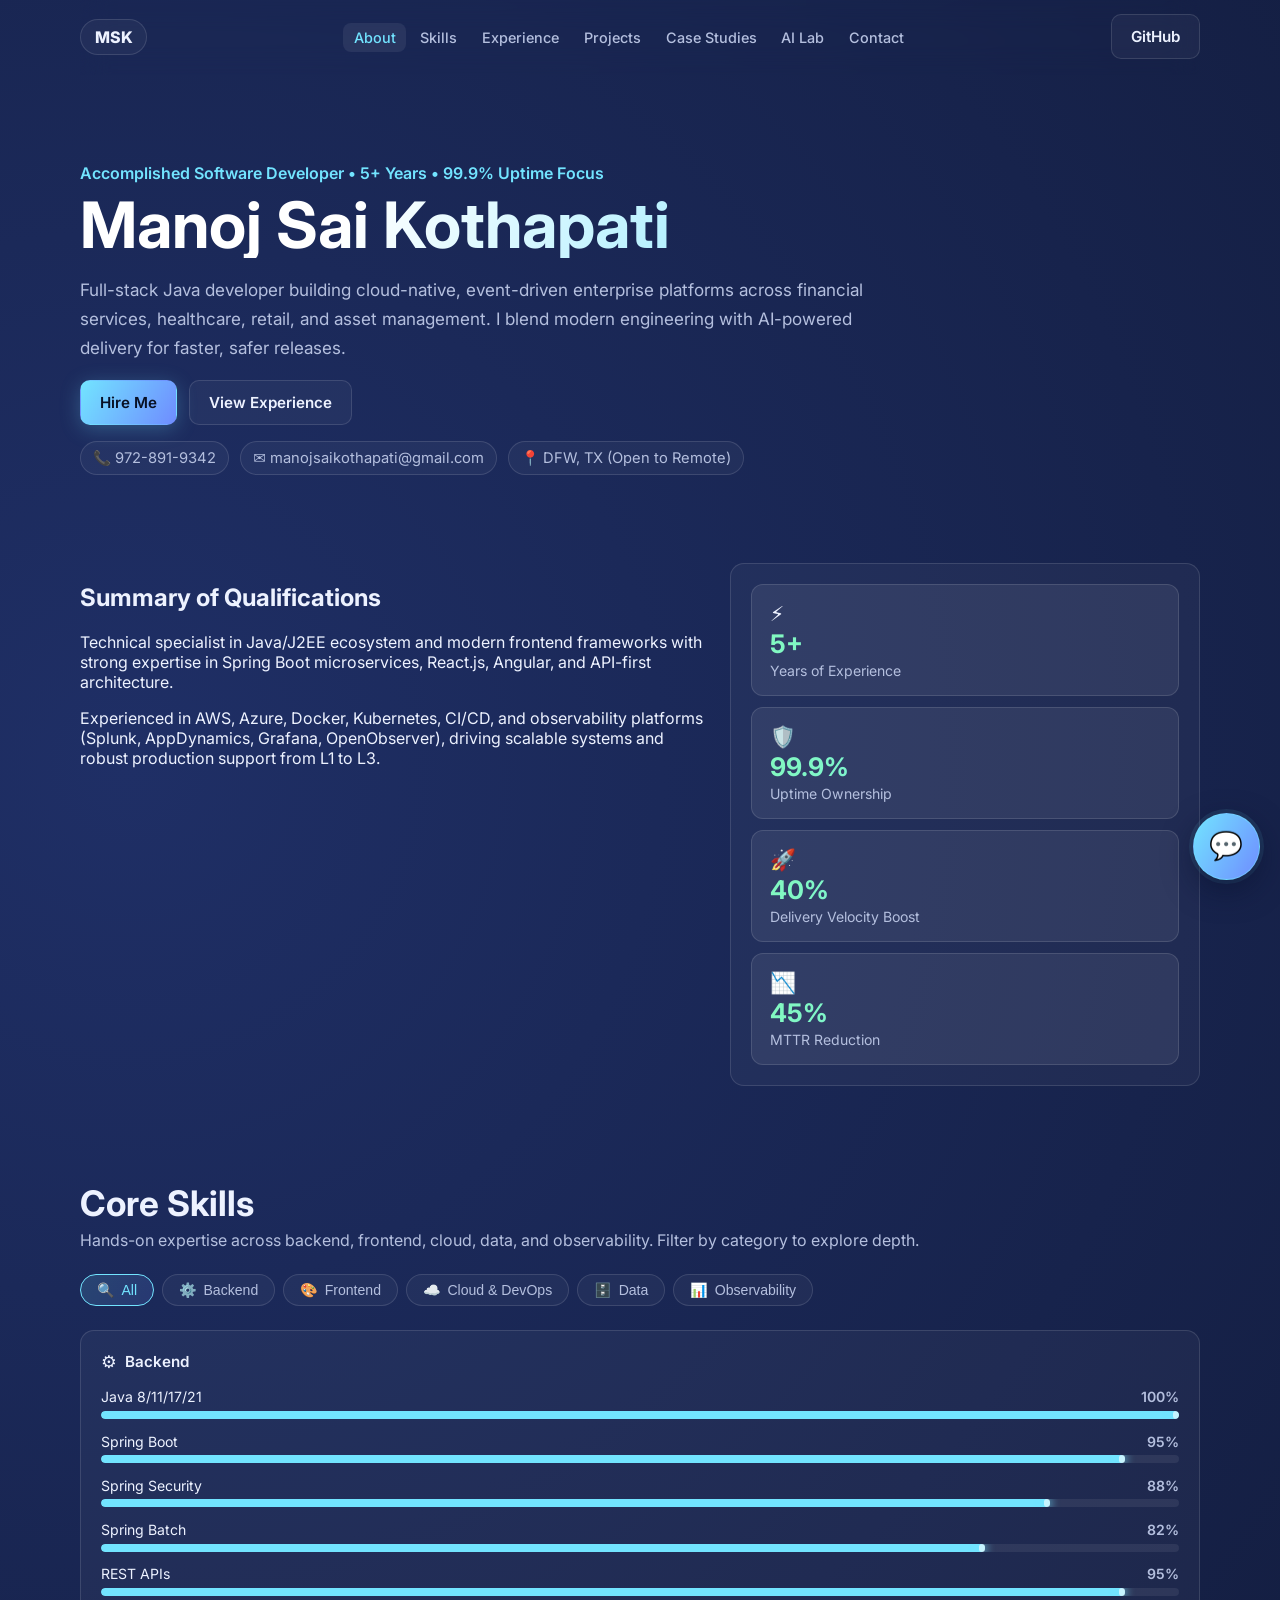
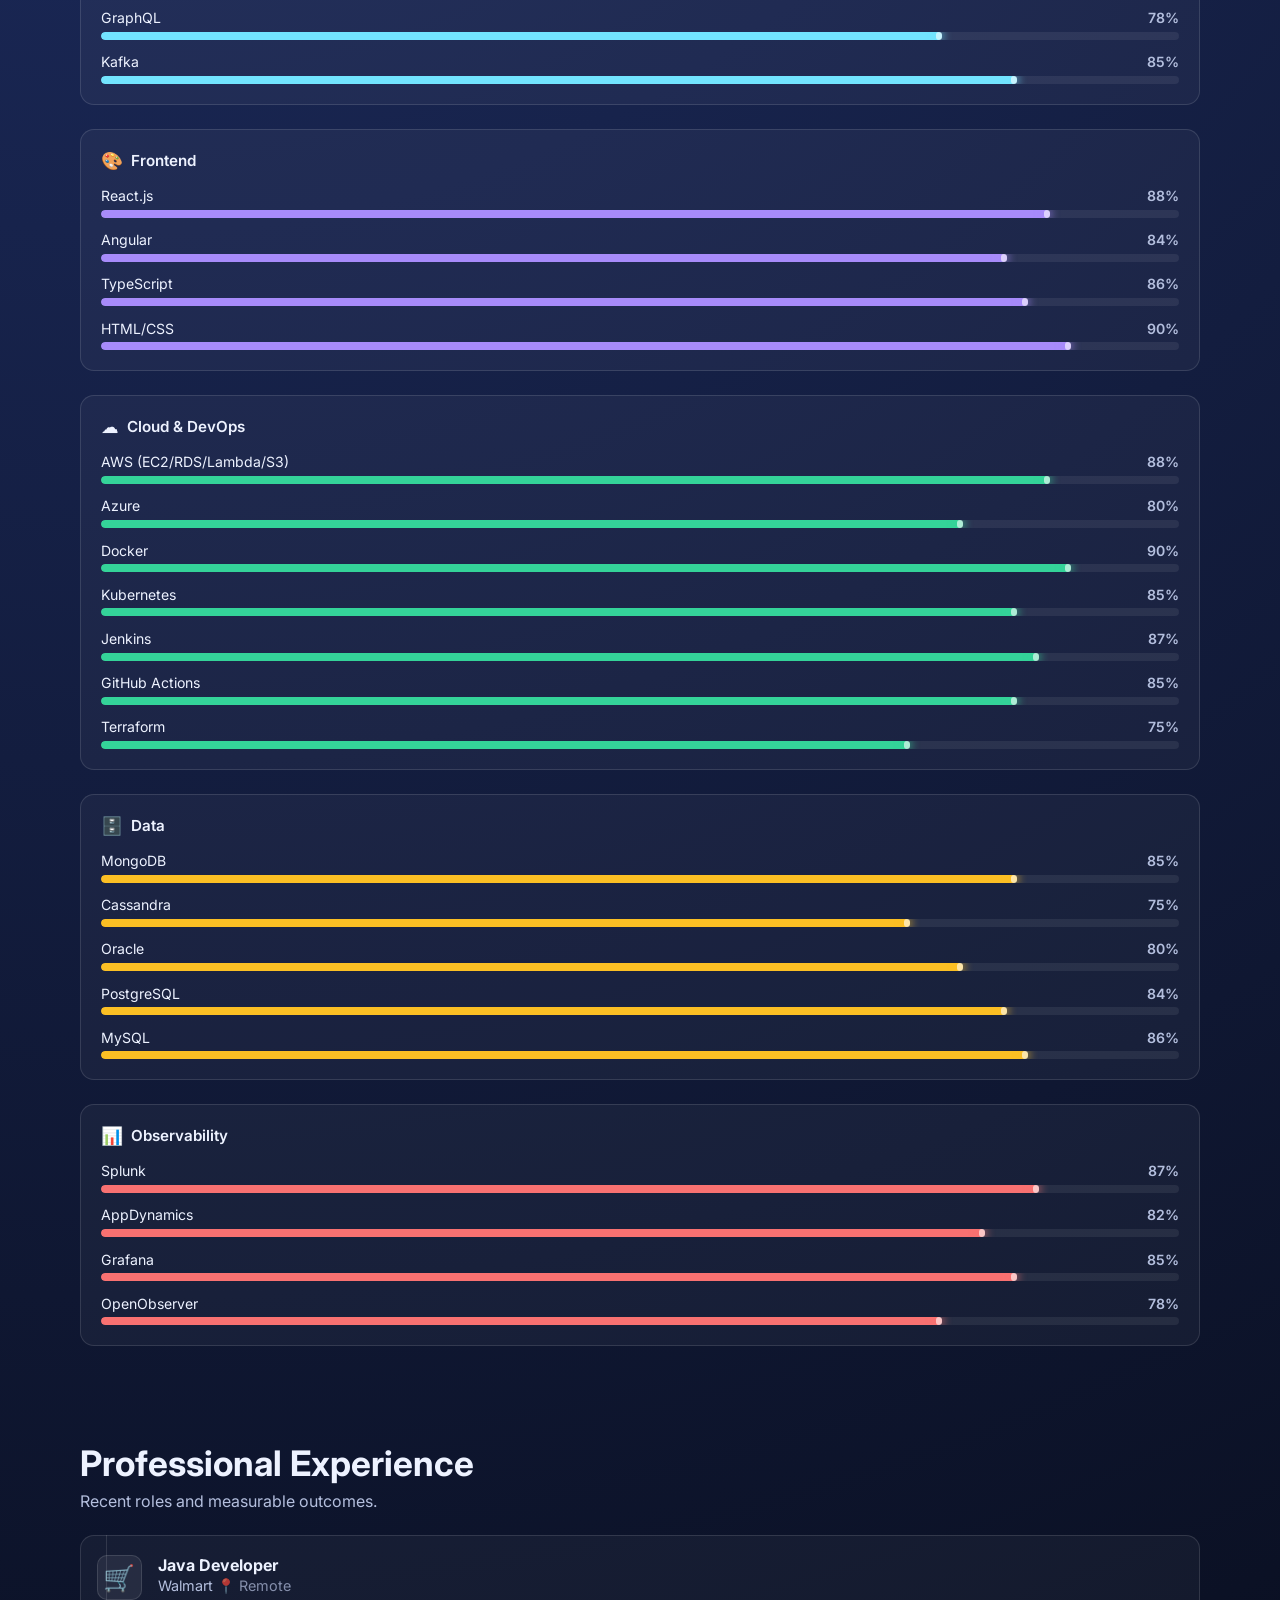
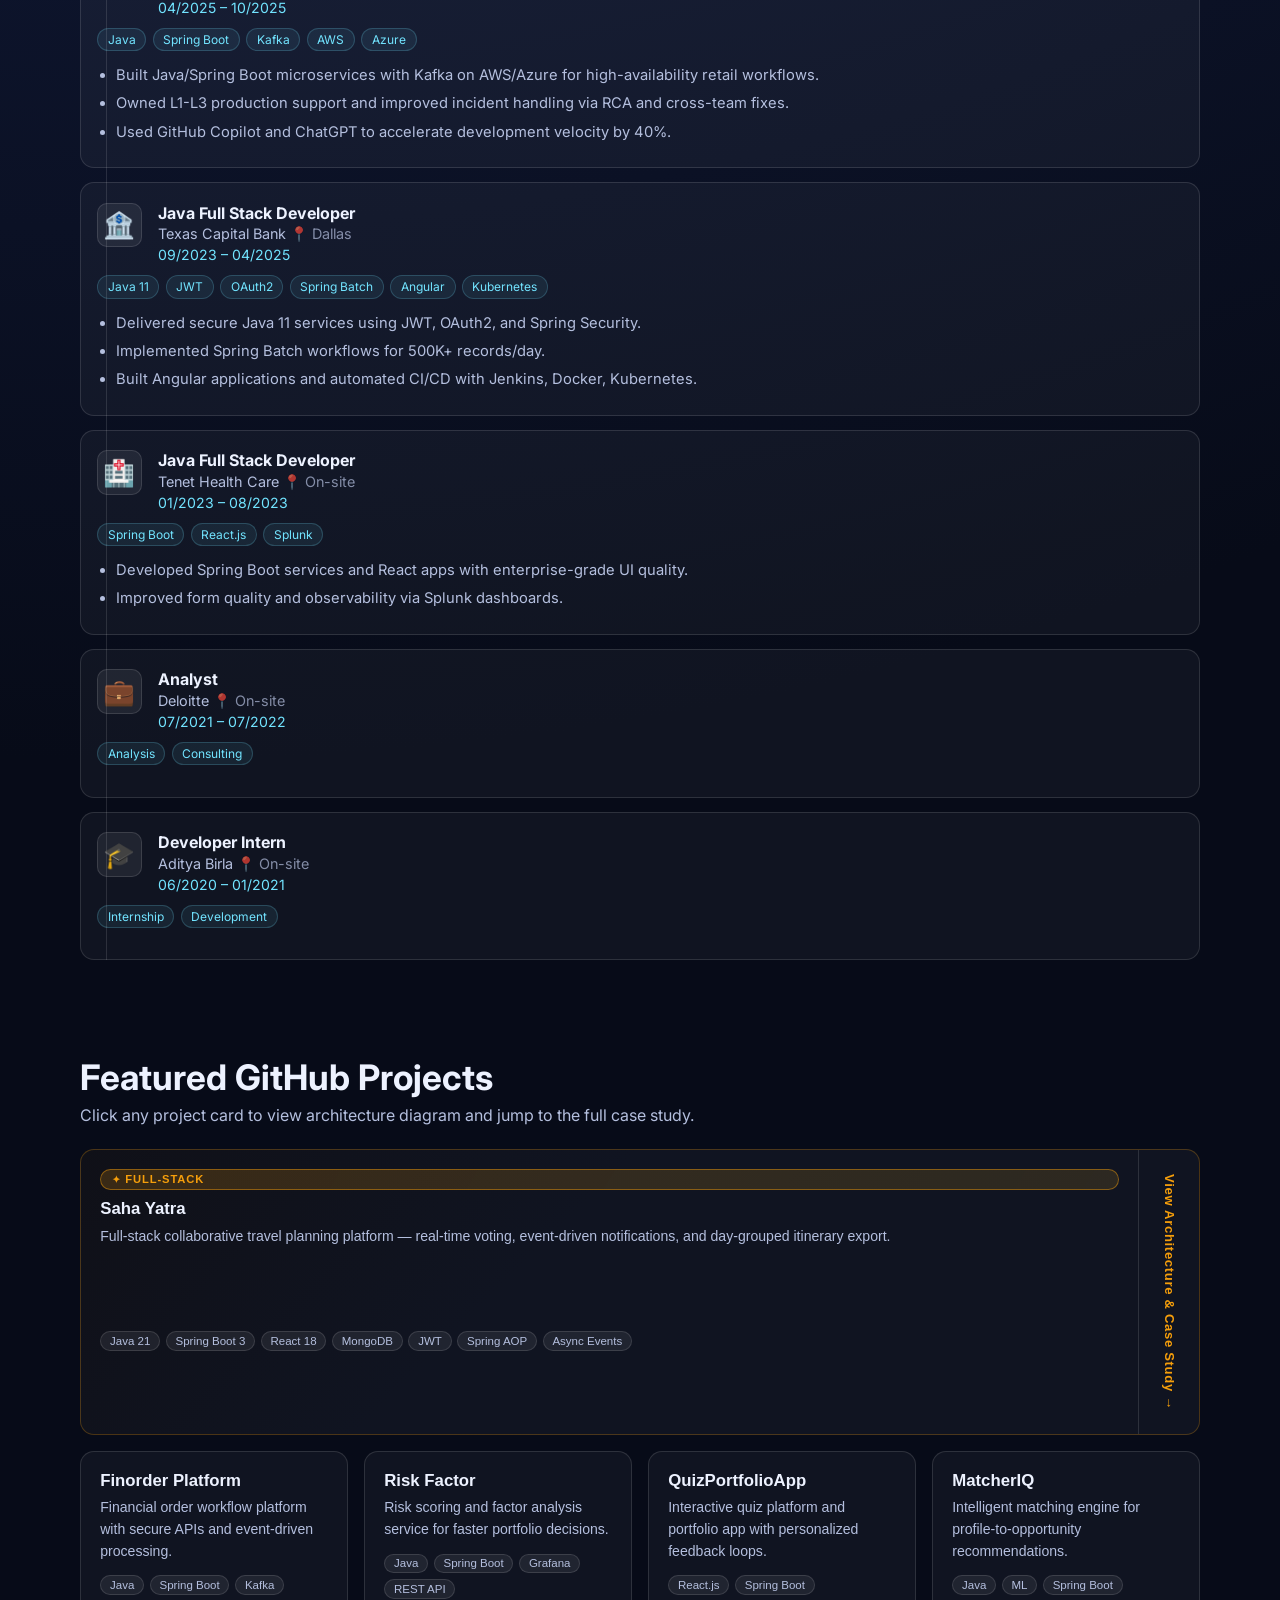
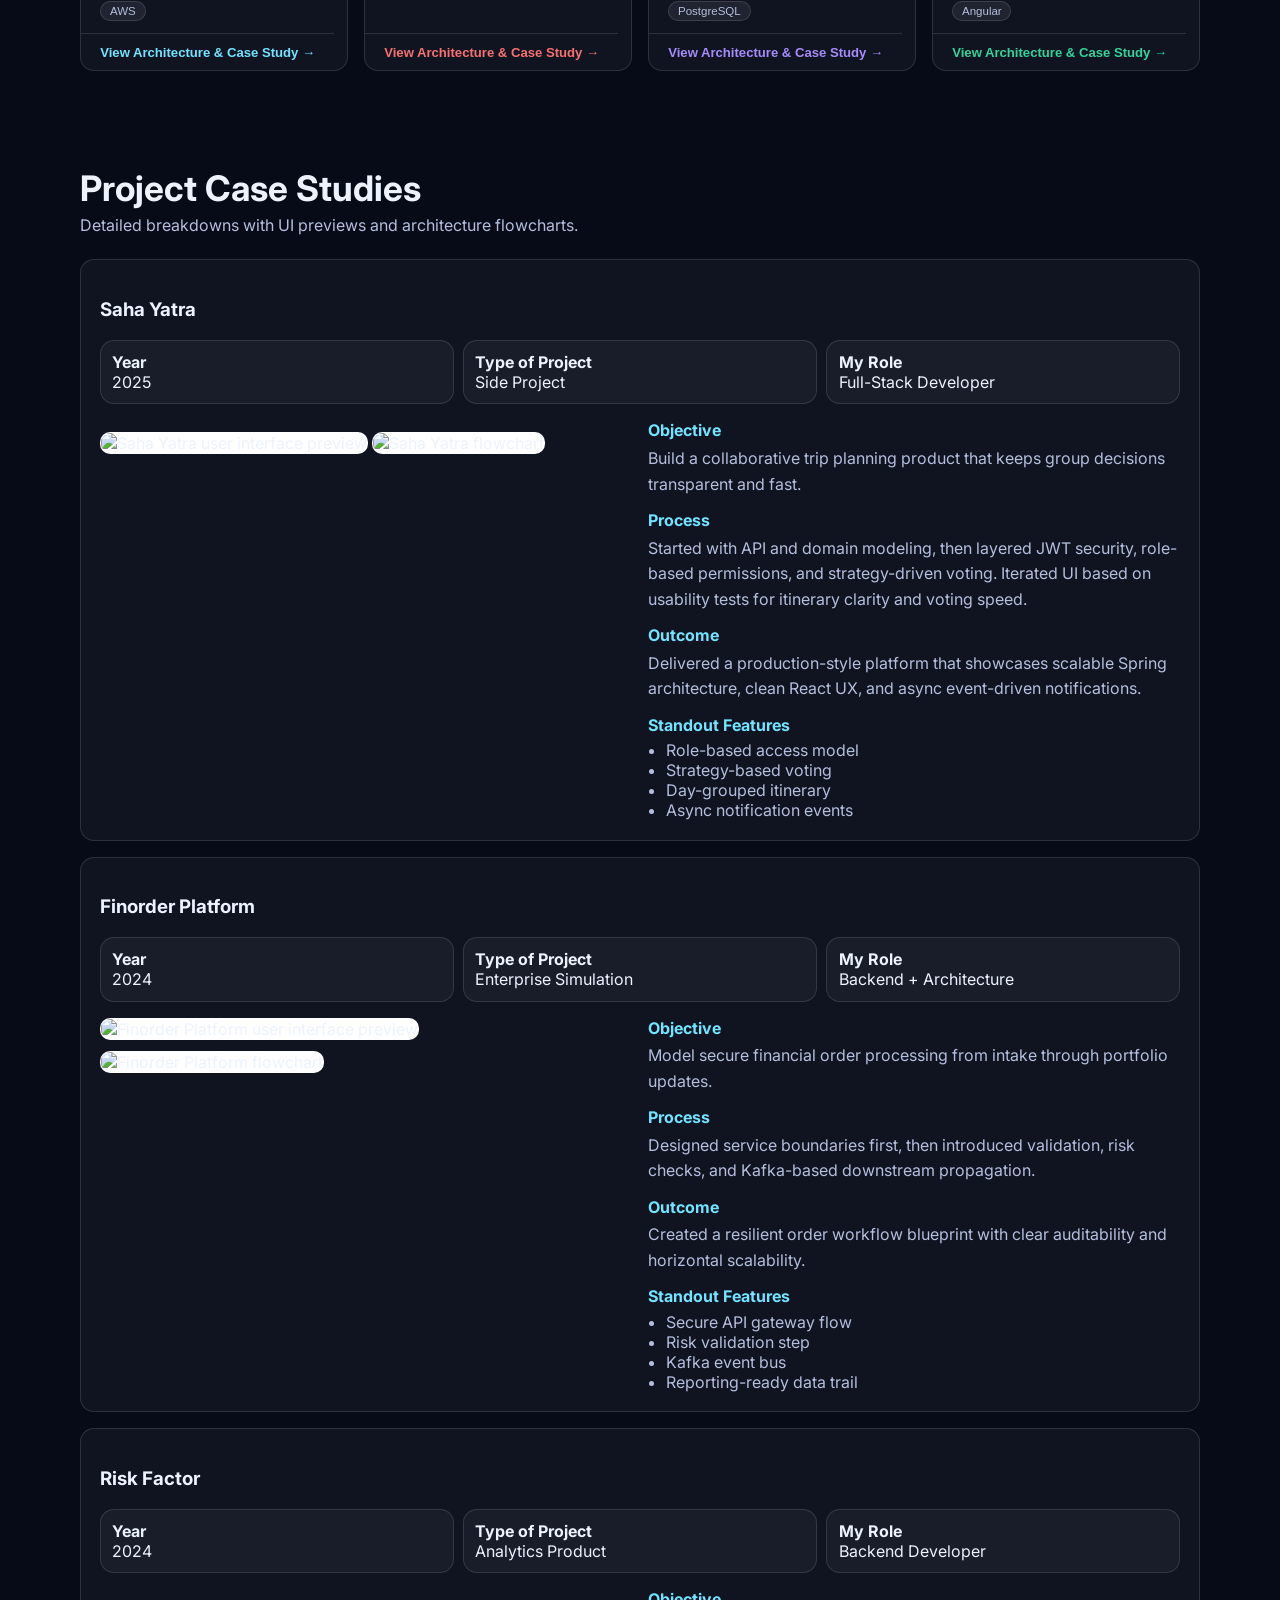
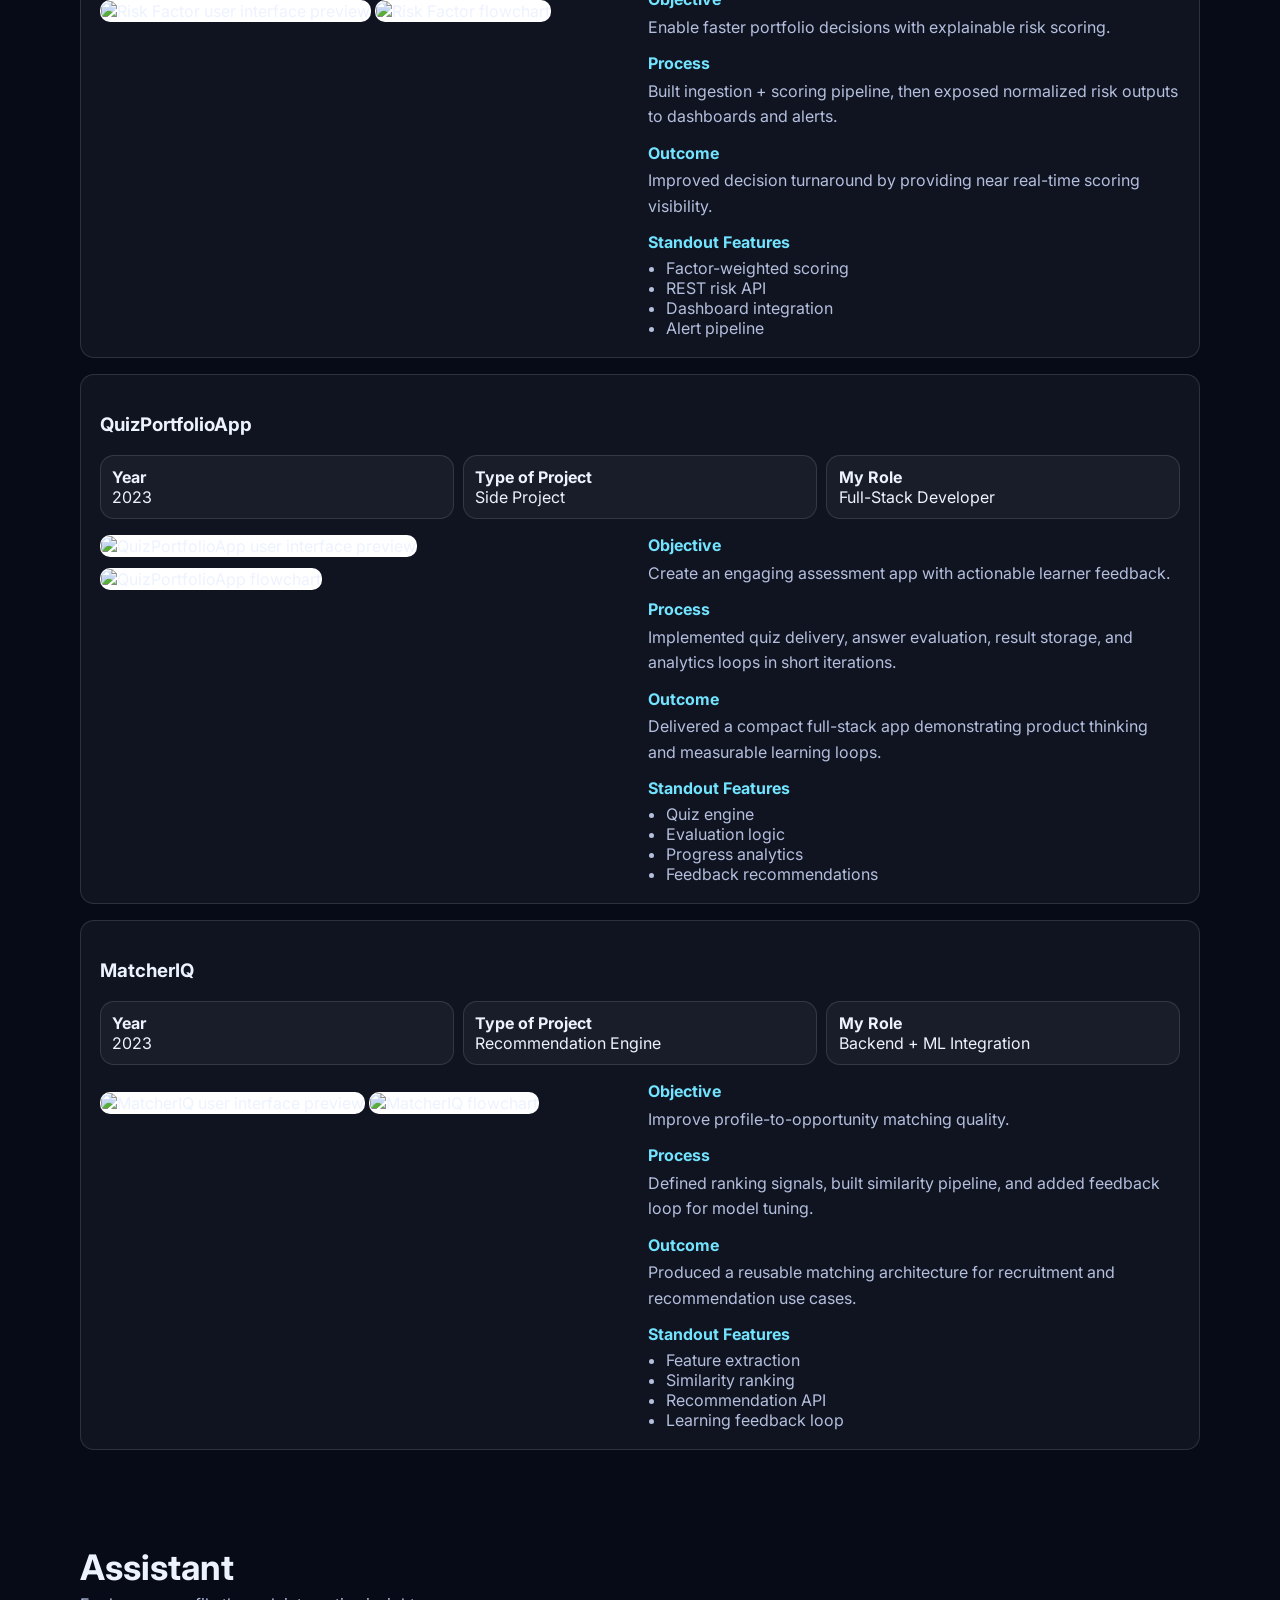
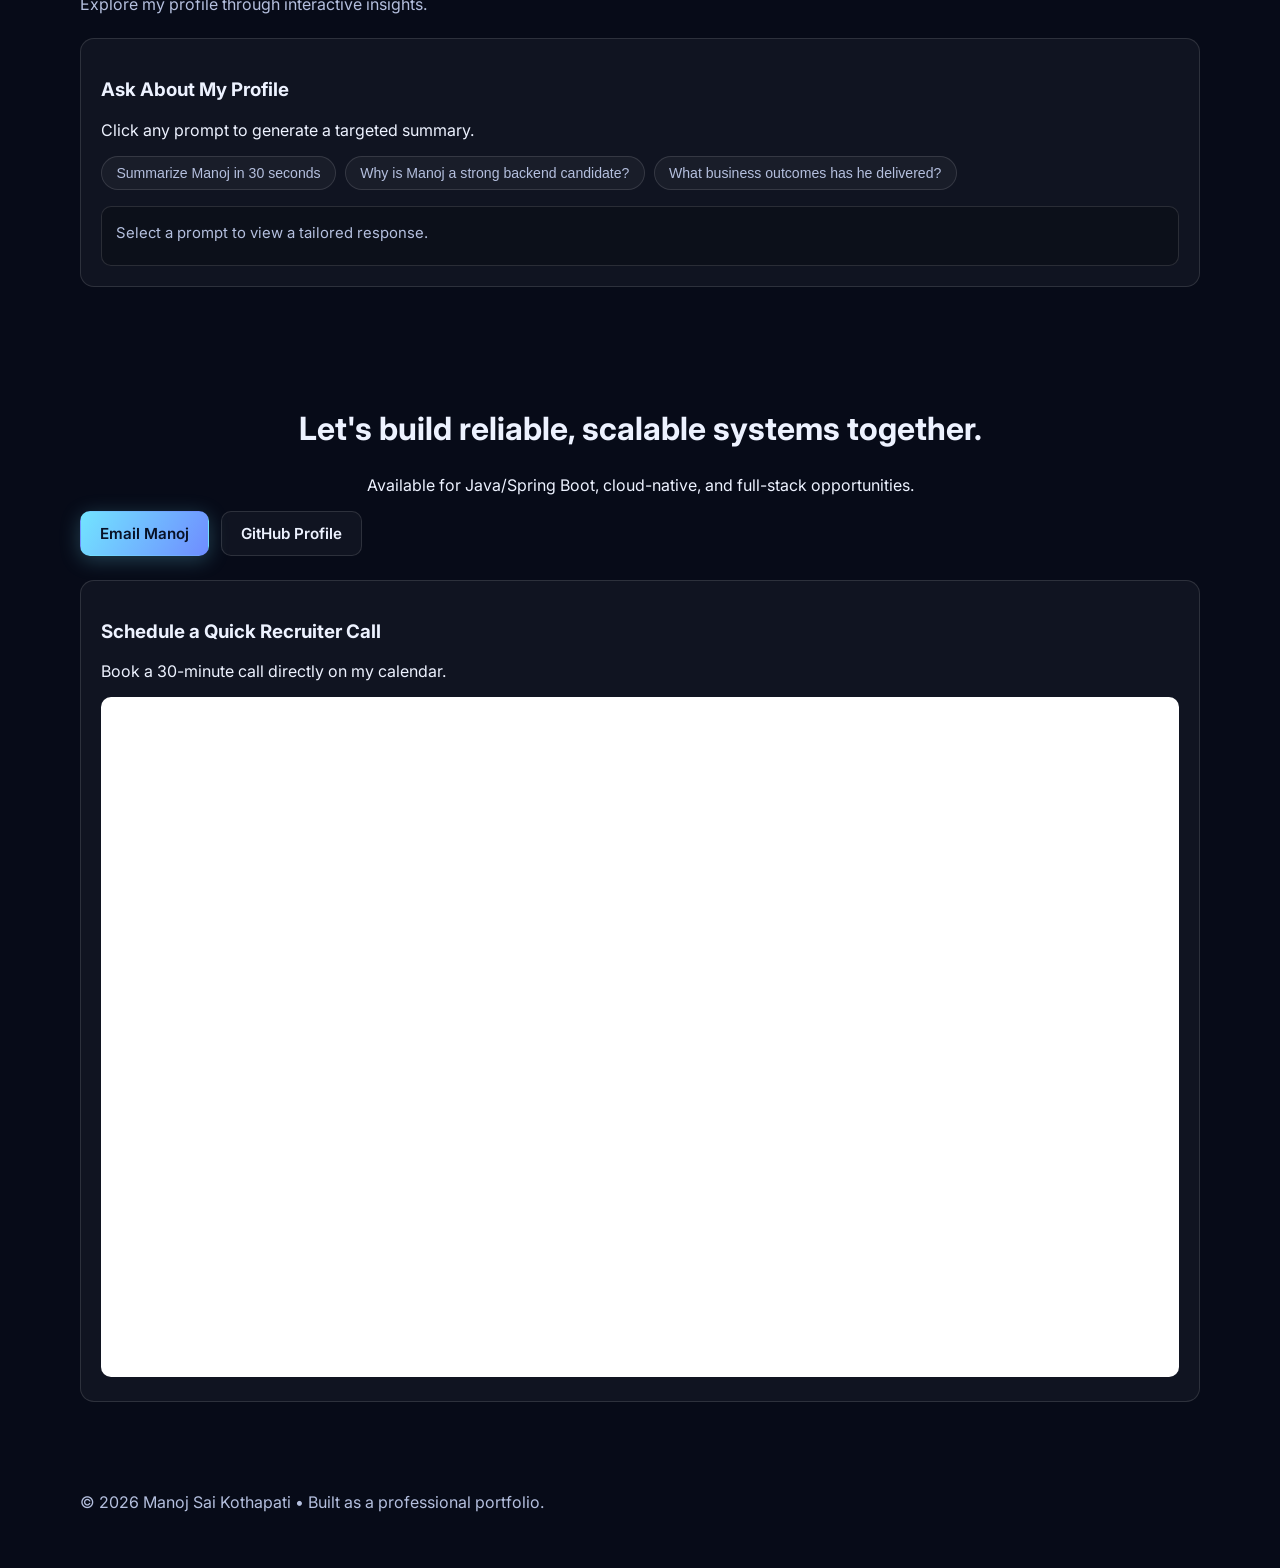
==== commit 1379712d: "Add detailed case study sections with UI and flowchart visuals" ====
--- a/index.html
+++ b/index.html
@@ -21,6 +21,7 @@
           <li><a href="#skills">Skills</a></li>
           <li><a href="#experience">Experience</a></li>
           <li><a href="#projects">Projects</a></li>
+          <li><a href="#case-studies">Case Studies</a></li>
           <li><a href="#ai-lab">AI Lab</a></li>
           <li><a href="#contact">Contact</a></li>
         </ul>
@@ -81,9 +82,18 @@
       <section id="projects" class="section">
         <div class="section-head">
           <h2>Featured GitHub Projects</h2>
-          <p>Click any project card to view architecture diagram and project narrative.</p>
+          <p>Click any project card to view architecture diagram and jump to the full case study.</p>
         </div>
         <div class="projects-grid" id="projects-grid"></div>
+      </section>
+
+
+      <section id="case-studies" class="section">
+        <div class="section-head">
+          <h2>Project Case Studies</h2>
+          <p>Detailed breakdowns with UI previews and architecture flowcharts.</p>
+        </div>
+        <div id="case-studies-list" class="case-studies-list"></div>
       </section>
 
       <section id="ai-lab" class="section ai-lab">
--- a/styles.css
+++ b/styles.css
@@ -245,6 +245,12 @@
 
 /* ─── PROJECTS ───────────────────────────────────────────────── */
 .projects-grid { display: grid; grid-template-columns: repeat(auto-fit, minmax(240px, 1fr)); gap: 1rem; }
+
+/* Featured card spans full width on larger screens */
+.project-card--featured {
+  grid-column: 1 / -1;
+}
+
 .project-card {
   border: 1px solid var(--line);
   background: var(--surface);
@@ -262,6 +268,48 @@
   transform: translateY(-4px);
   box-shadow: 0 12px 40px rgba(0,0,0,0.4), 0 0 0 1px var(--card-accent, var(--accent));
 }
+
+/* Featured card layout — horizontal on wide screens */
+.project-card--featured .project-card-top {
+  display: flex;
+  flex-direction: column;
+}
+
+@media (min-width: 700px) {
+  .project-card--featured {
+    display: grid;
+    grid-template-columns: 1fr auto;
+    grid-template-rows: auto auto;
+    align-items: start;
+  }
+  .project-card--featured .project-card-top {
+    grid-column: 1 / 2;
+    grid-row: 1 / 2;
+  }
+  .project-card--featured .proj-tech-row {
+    grid-column: 1 / 2;
+    grid-row: 2 / 3;
+  }
+  .project-card--featured .project-card-arrow {
+    grid-column: 2 / 3;
+    grid-row: 1 / 3;
+    display: flex;
+    align-items: center;
+    border-top: none;
+    border-left: 1px solid var(--line);
+    padding: 1.5rem 1.4rem;
+    writing-mode: vertical-rl;
+    text-orientation: mixed;
+    letter-spacing: 0.05em;
+    height: 100%;
+    transition: padding var(--transition), border-color var(--transition);
+  }
+  .project-card--featured:hover .project-card-arrow {
+    padding-top: 1.8rem;
+    border-color: var(--card-accent, var(--accent));
+  }
+}
+
 .project-card-top { padding: 1.2rem 1.2rem 0.8rem; position: relative; }
 .project-card-glow {
   position: absolute; inset: 0;
@@ -287,6 +335,47 @@
   transition: padding var(--transition);
 }
 .project-card:hover .project-card-arrow { padding-left: 1.5rem; }
+
+/* ─── PROJECT BADGE ──────────────────────────────────────────── */
+.project-badge {
+  display: inline-flex;
+  align-items: center;
+  gap: 0.3rem;
+  font-size: 0.7rem;
+  font-weight: 700;
+  letter-spacing: 0.08em;
+  text-transform: uppercase;
+  padding: 0.22rem 0.65rem;
+  border-radius: 999px;
+  margin-bottom: 0.6rem;
+  background: linear-gradient(120deg,
+    rgba(245, 158, 11, 0.18),
+    rgba(251, 191, 36, 0.12));
+  border: 1px solid rgba(245, 158, 11, 0.45);
+  color: #f59e0b;
+  position: relative;
+  z-index: 1;
+}
+.project-badge::before {
+  content: '✦';
+  font-size: 0.6rem;
+}
+
+/* Featured card subtle shimmer on the top border */
+.project-card--featured {
+  border-color: rgba(245, 158, 11, 0.25);
+  background: linear-gradient(
+    135deg,
+    rgba(245, 158, 11, 0.04) 0%,
+    var(--surface) 40%
+  );
+}
+.project-card--featured:hover {
+  border-color: #f59e0b;
+  box-shadow: 0 16px 50px rgba(0,0,0,0.45),
+              0 0 0 1px #f59e0b,
+              0 0 40px rgba(245, 158, 11, 0.08);
+}
 
 /* ─── AI LAB ─────────────────────────────────────────────────── */
 .ai-grid { display: grid; gap: 1rem; grid-template-columns: 1fr; }
@@ -435,6 +524,7 @@
 .project-card:nth-child(2) { transition-delay: 0.08s; }
 .project-card:nth-child(3) { transition-delay: 0.16s; }
 .project-card:nth-child(4) { transition-delay: 0.24s; }
+.project-card:nth-child(5) { transition-delay: 0.32s; }
 .timeline-item:nth-child(2) { transition-delay: 0.07s; }
 .timeline-item:nth-child(3) { transition-delay: 0.14s; }
 .timeline-item:nth-child(4) { transition-delay: 0.21s; }
@@ -446,8 +536,34 @@
   .nav ul { gap: 0; }
   .calendly-frame { height: 520px; }
   .timeline::before { display: none; }
+  .project-card--featured {
+    grid-column: auto;
+    display: flex;
+  }
 }
 @media (max-width: 600px) {
   .nav ul { display: none; }
   .skill-tabs { gap: 0.35rem; }
 }
+
+/* ─── CASE STUDIES ───────────────────────────────────────────── */
+.case-studies-list { display: grid; gap: 1rem; }
+.case-study {
+  border: 1px solid var(--line);
+  border-radius: var(--radius);
+  background: var(--surface);
+  padding: 1.2rem;
+}
+.case-meta { display: grid; grid-template-columns: repeat(auto-fit, minmax(160px, 1fr)); gap: 0.6rem; margin: 0.8rem 0 1rem; }
+.case-meta .panel { padding: 0.7rem; }
+.case-grid { display: grid; grid-template-columns: 1fr 1fr; gap: 1rem; }
+.case-image {
+  border: 1px solid var(--line);
+  border-radius: 10px;
+  width: 100%;
+  background: #fff;
+}
+.case-block h4 { margin: 0 0 0.35rem; color: var(--accent); }
+.case-block p { margin: 0 0 0.8rem; color: var(--muted); line-height: 1.6; }
+.feature-list { margin: 0; padding-left: 1.1rem; color: var(--muted); }
+@media (max-width: 850px) { .case-grid { grid-template-columns: 1fr; } }
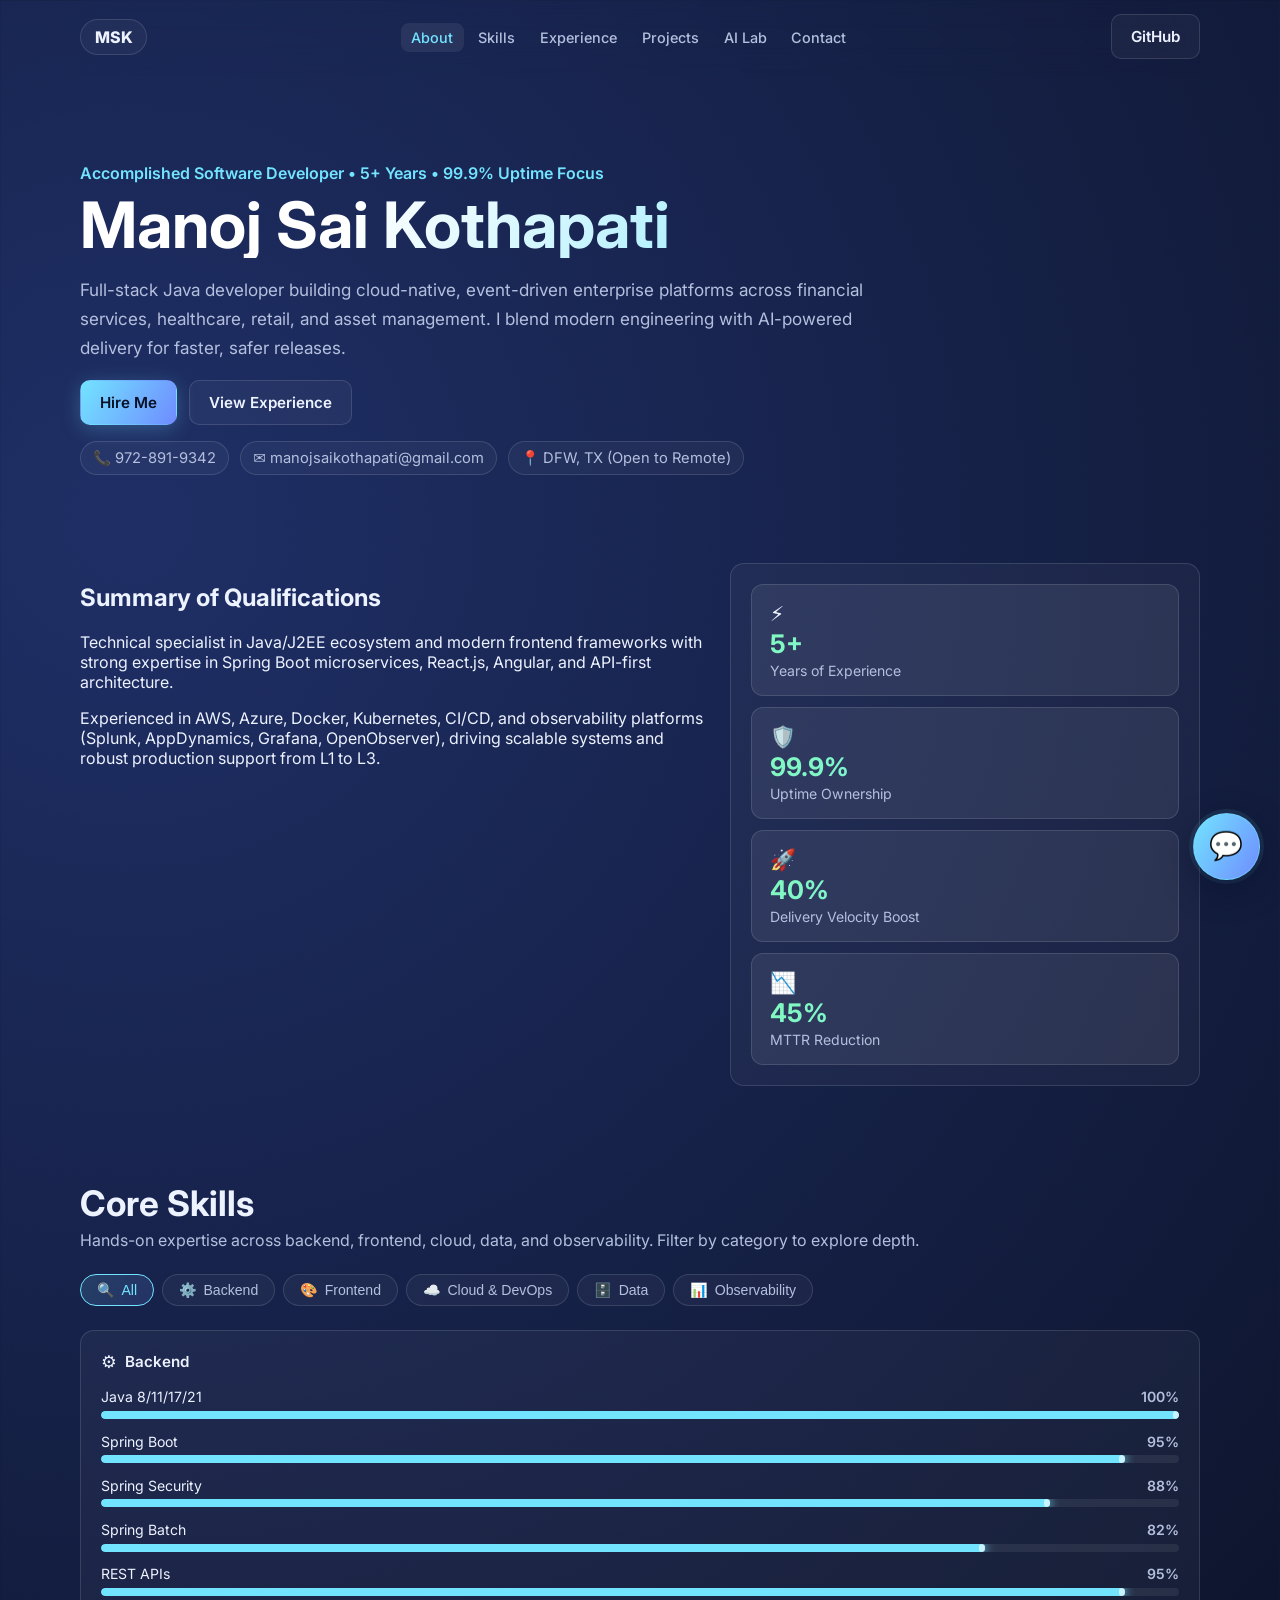
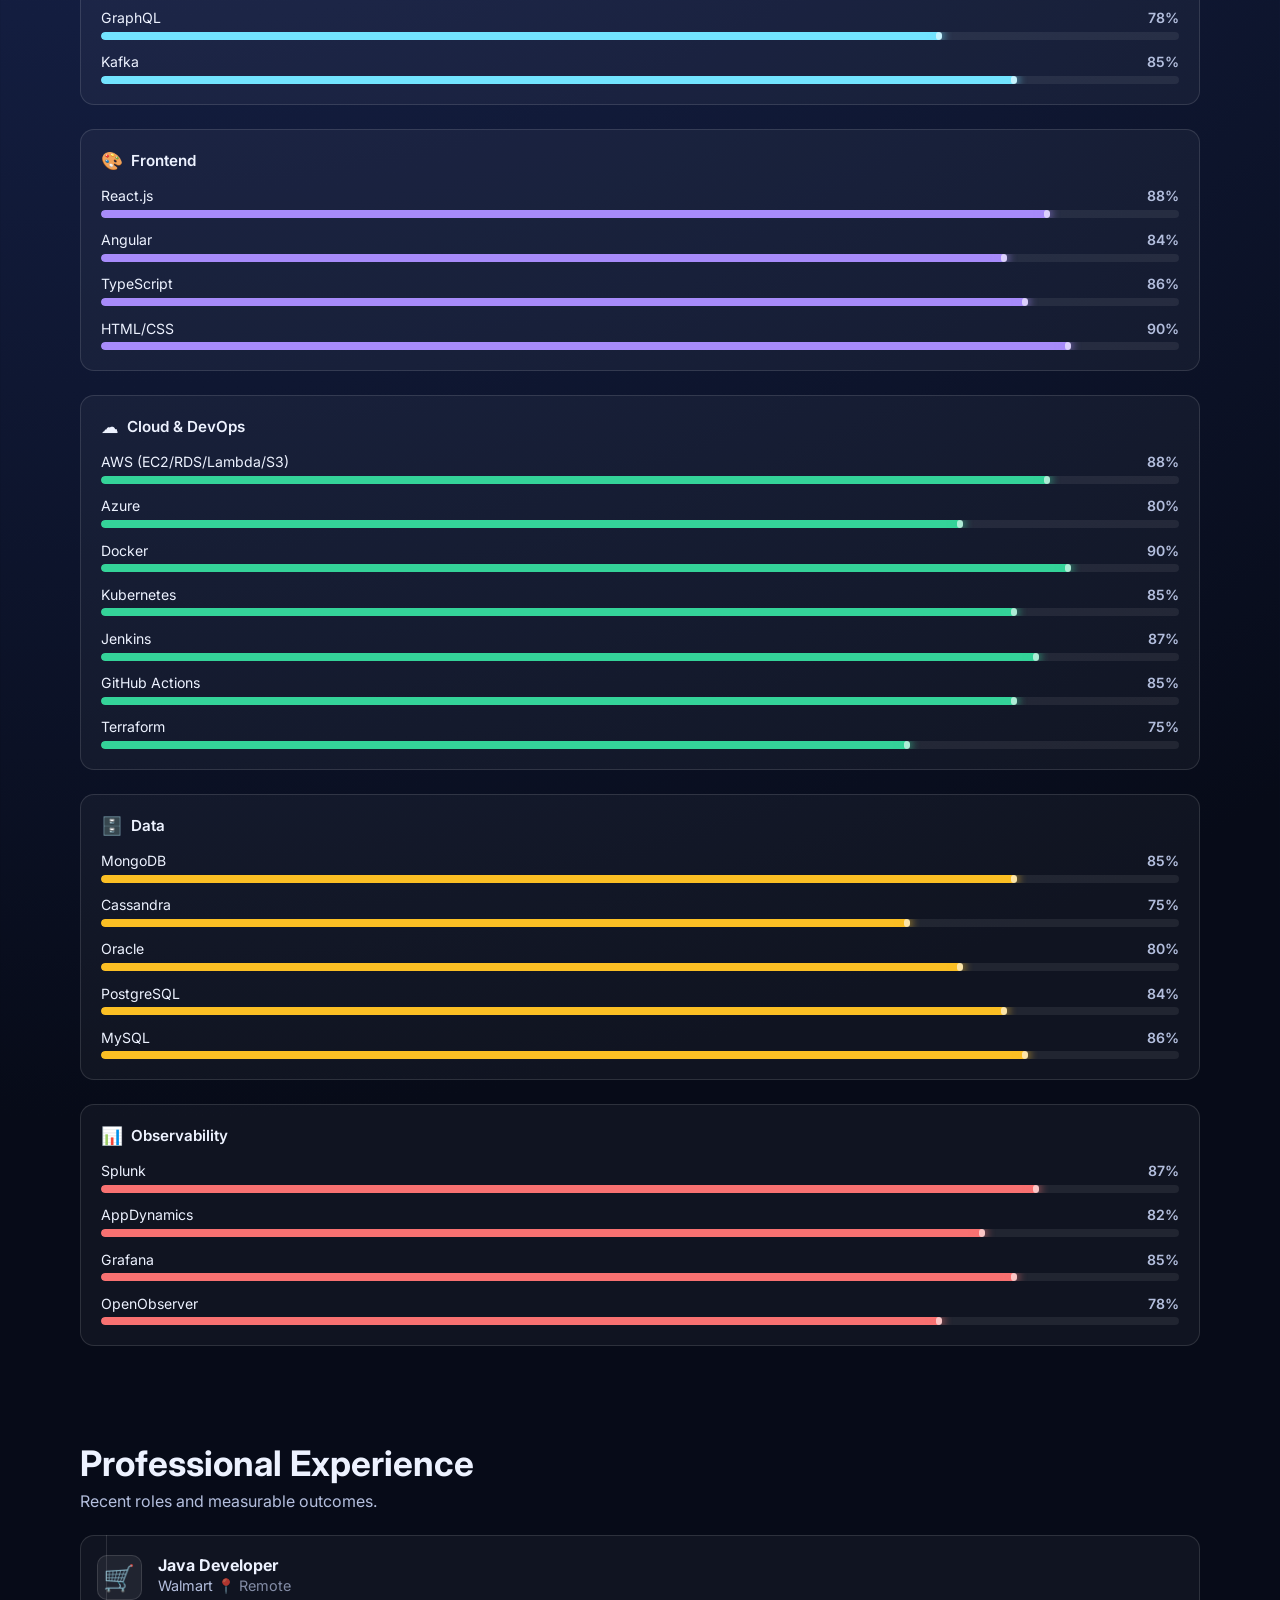
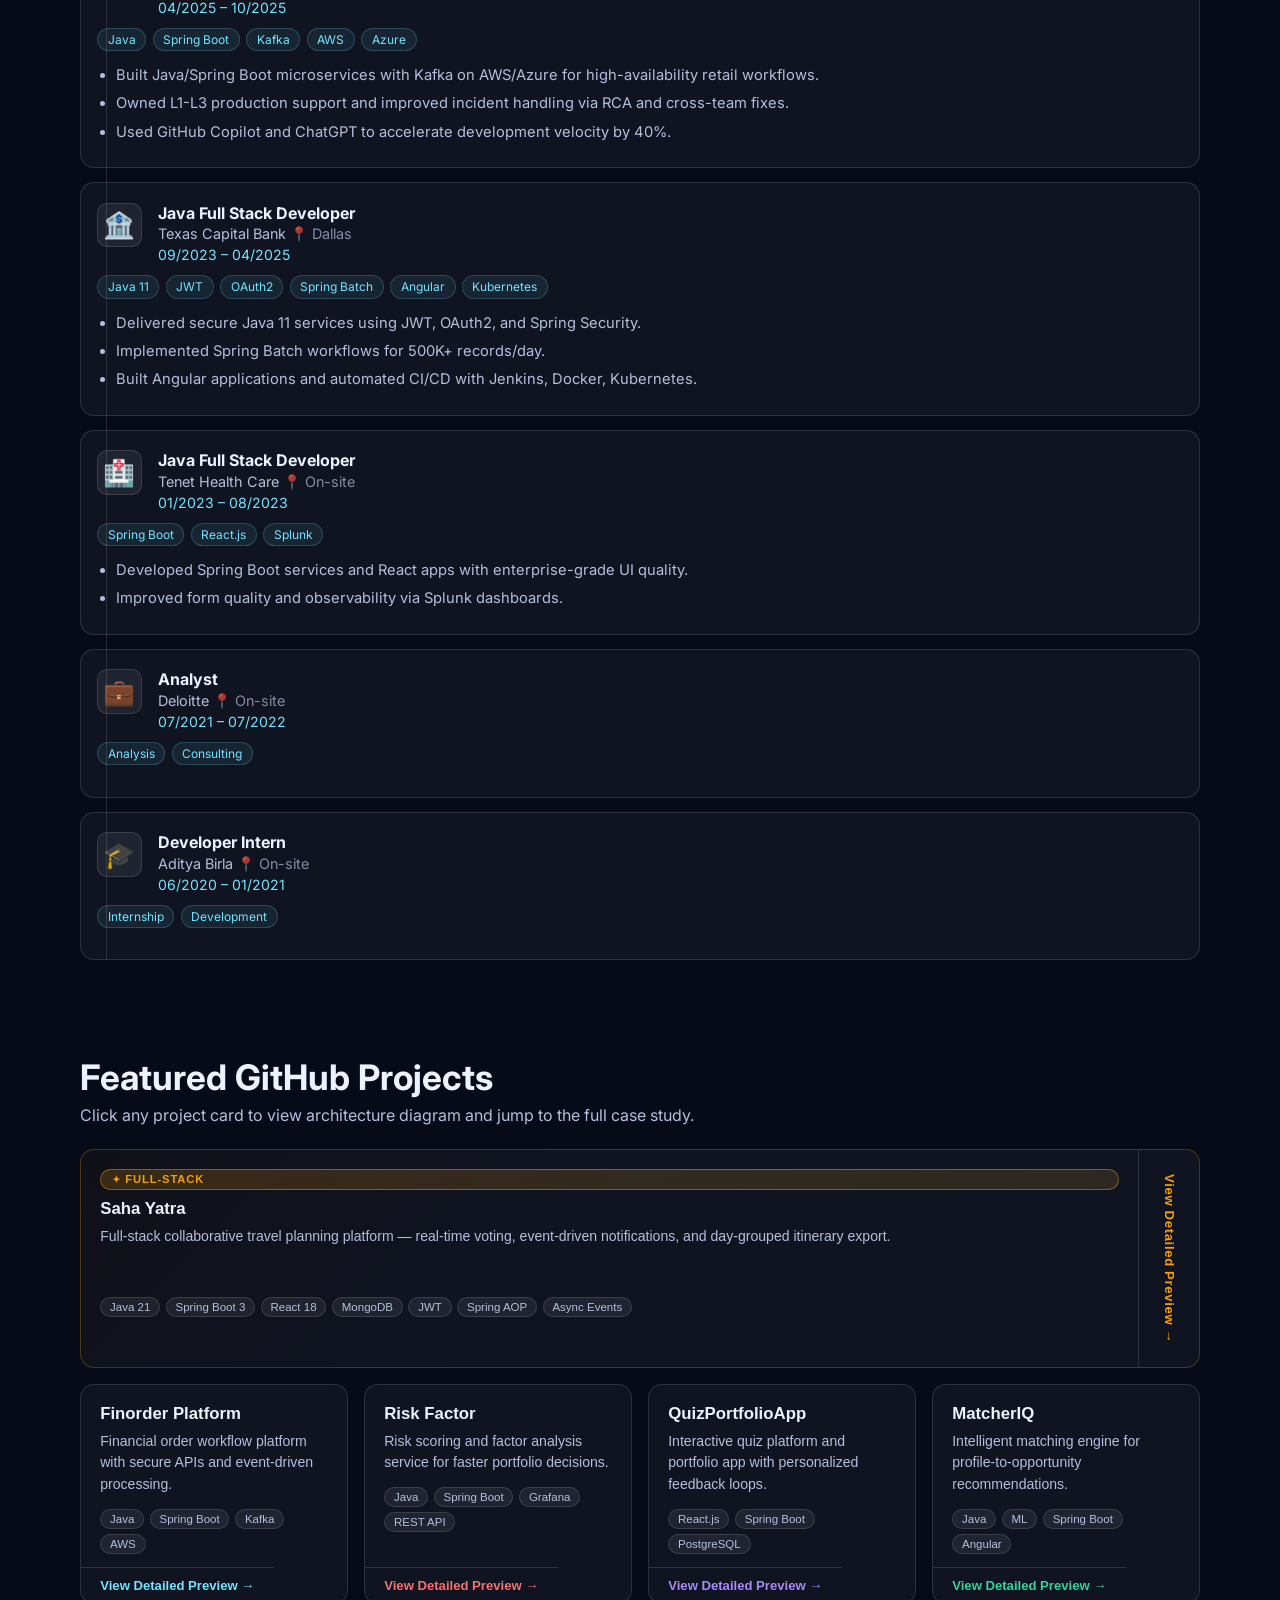
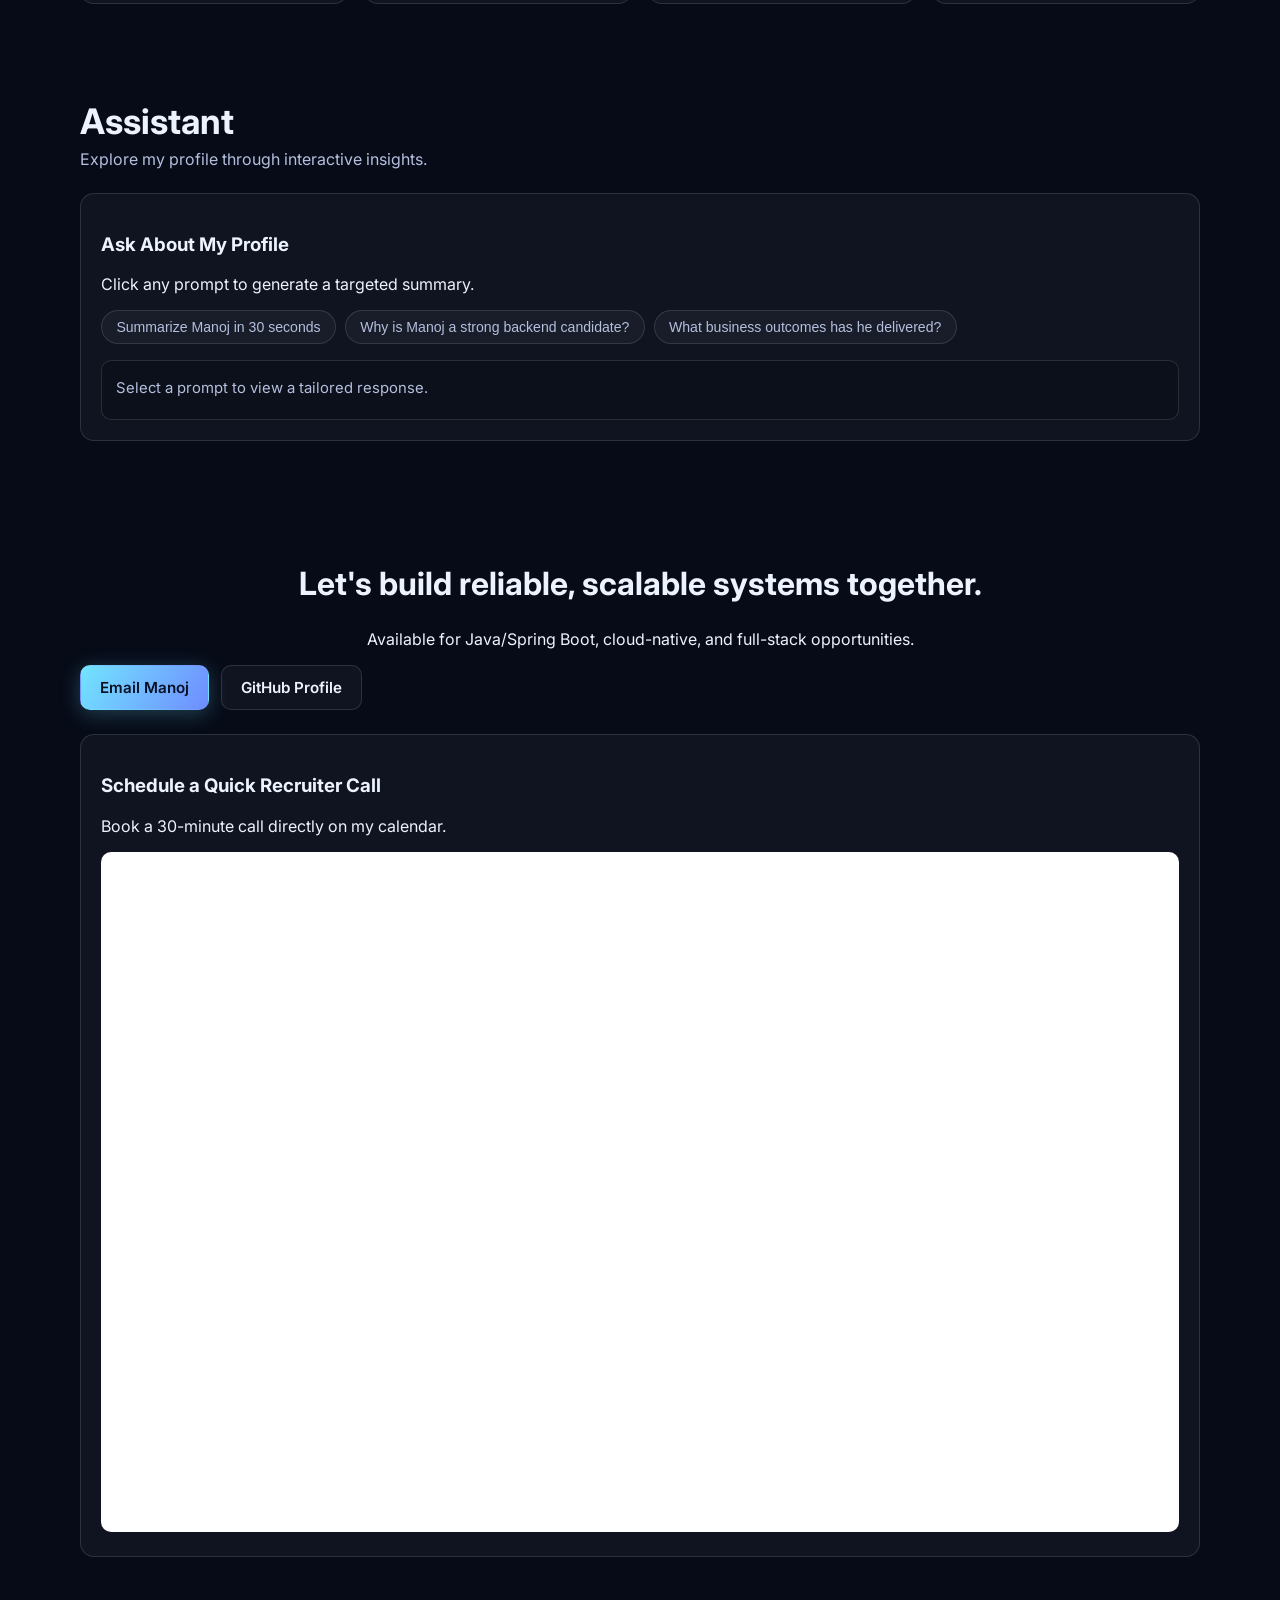
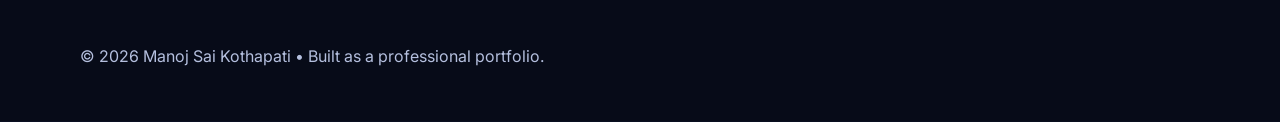
==== commit e6ececfa: "Show detailed project preview only on project click" ====
--- a/index.html
+++ b/index.html
@@ -21,7 +21,6 @@
           <li><a href="#skills">Skills</a></li>
           <li><a href="#experience">Experience</a></li>
           <li><a href="#projects">Projects</a></li>
-          <li><a href="#case-studies">Case Studies</a></li>
           <li><a href="#ai-lab">AI Lab</a></li>
           <li><a href="#contact">Contact</a></li>
         </ul>
@@ -88,13 +87,7 @@
       </section>
 
 
-      <section id="case-studies" class="section">
-        <div class="section-head">
-          <h2>Project Case Studies</h2>
-          <p>Detailed breakdowns with UI previews and architecture flowcharts.</p>
-        </div>
-        <div id="case-studies-list" class="case-studies-list"></div>
-      </section>
+      
 
       <section id="ai-lab" class="section ai-lab">
         <div class="section-head">
--- a/styles.css
+++ b/styles.css
@@ -546,24 +546,12 @@
   .skill-tabs { gap: 0.35rem; }
 }
 
-/* ─── CASE STUDIES ───────────────────────────────────────────── */
-.case-studies-list { display: grid; gap: 1rem; }
-.case-study {
-  border: 1px solid var(--line);
-  border-radius: var(--radius);
-  background: var(--surface);
-  padding: 1.2rem;
-}
-.case-meta { display: grid; grid-template-columns: repeat(auto-fit, minmax(160px, 1fr)); gap: 0.6rem; margin: 0.8rem 0 1rem; }
-.case-meta .panel { padding: 0.7rem; }
-.case-grid { display: grid; grid-template-columns: 1fr 1fr; gap: 1rem; }
+/* ─── MODAL CASE PREVIEW IMAGE ───────────────────────────── */
 .case-image {
+  display: block;
+  width: 100%;
+  margin-top: 0.55rem;
   border: 1px solid var(--line);
   border-radius: 10px;
-  width: 100%;
   background: #fff;
 }
-.case-block h4 { margin: 0 0 0.35rem; color: var(--accent); }
-.case-block p { margin: 0 0 0.8rem; color: var(--muted); line-height: 1.6; }
-.feature-list { margin: 0; padding-left: 1.1rem; color: var(--muted); }
-@media (max-width: 850px) { .case-grid { grid-template-columns: 1fr; } }
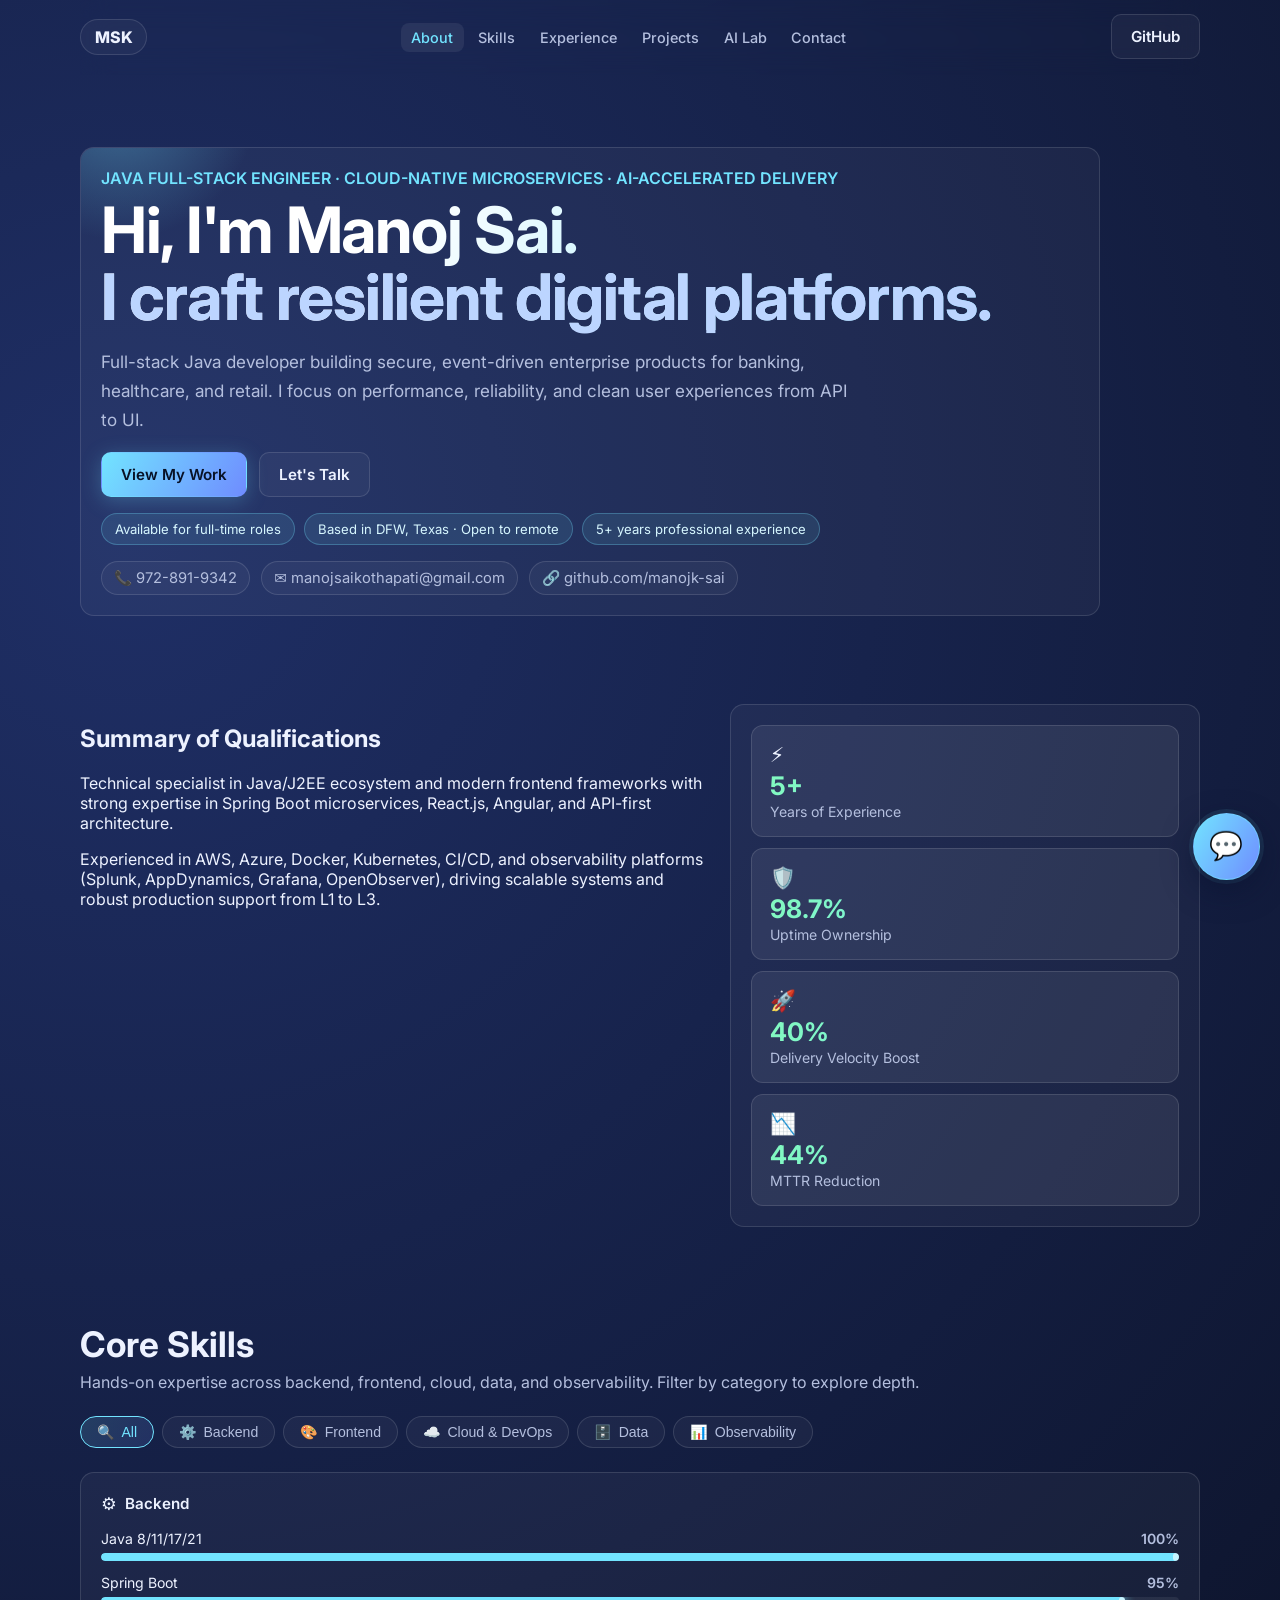
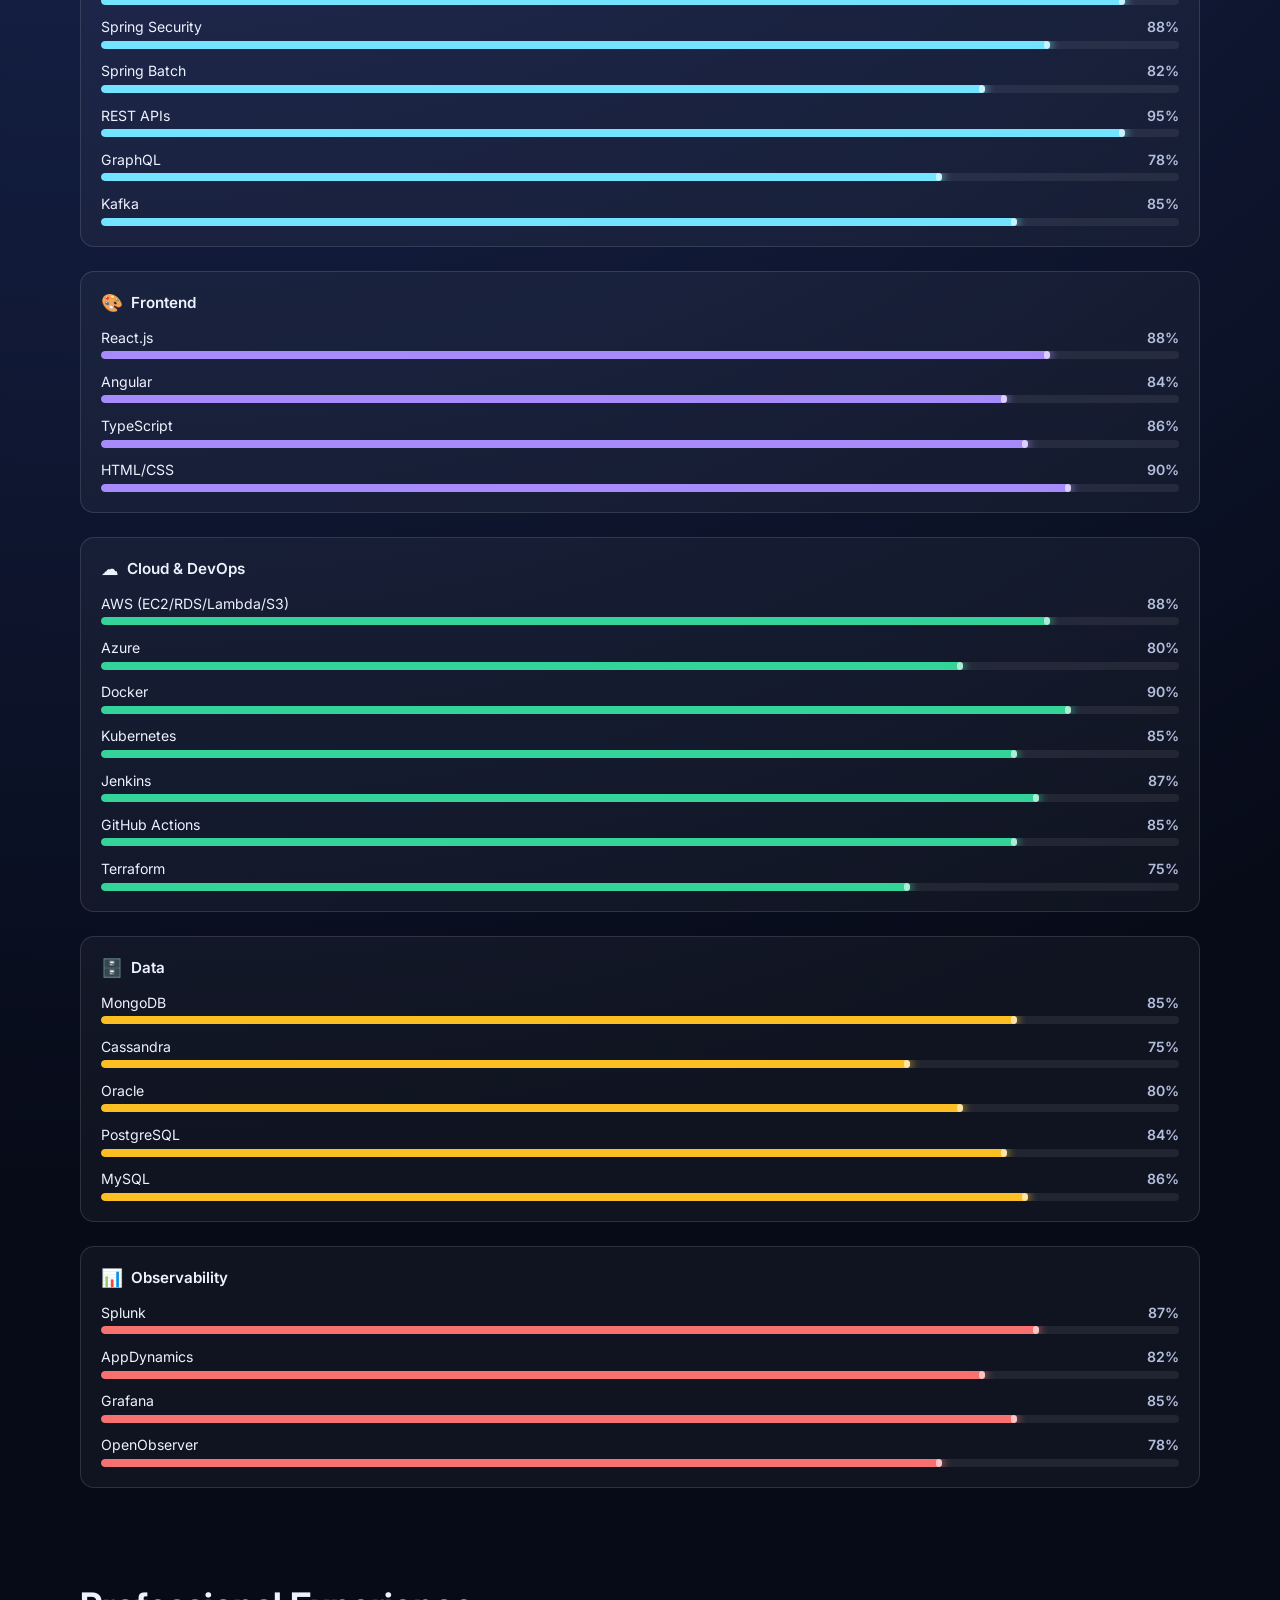
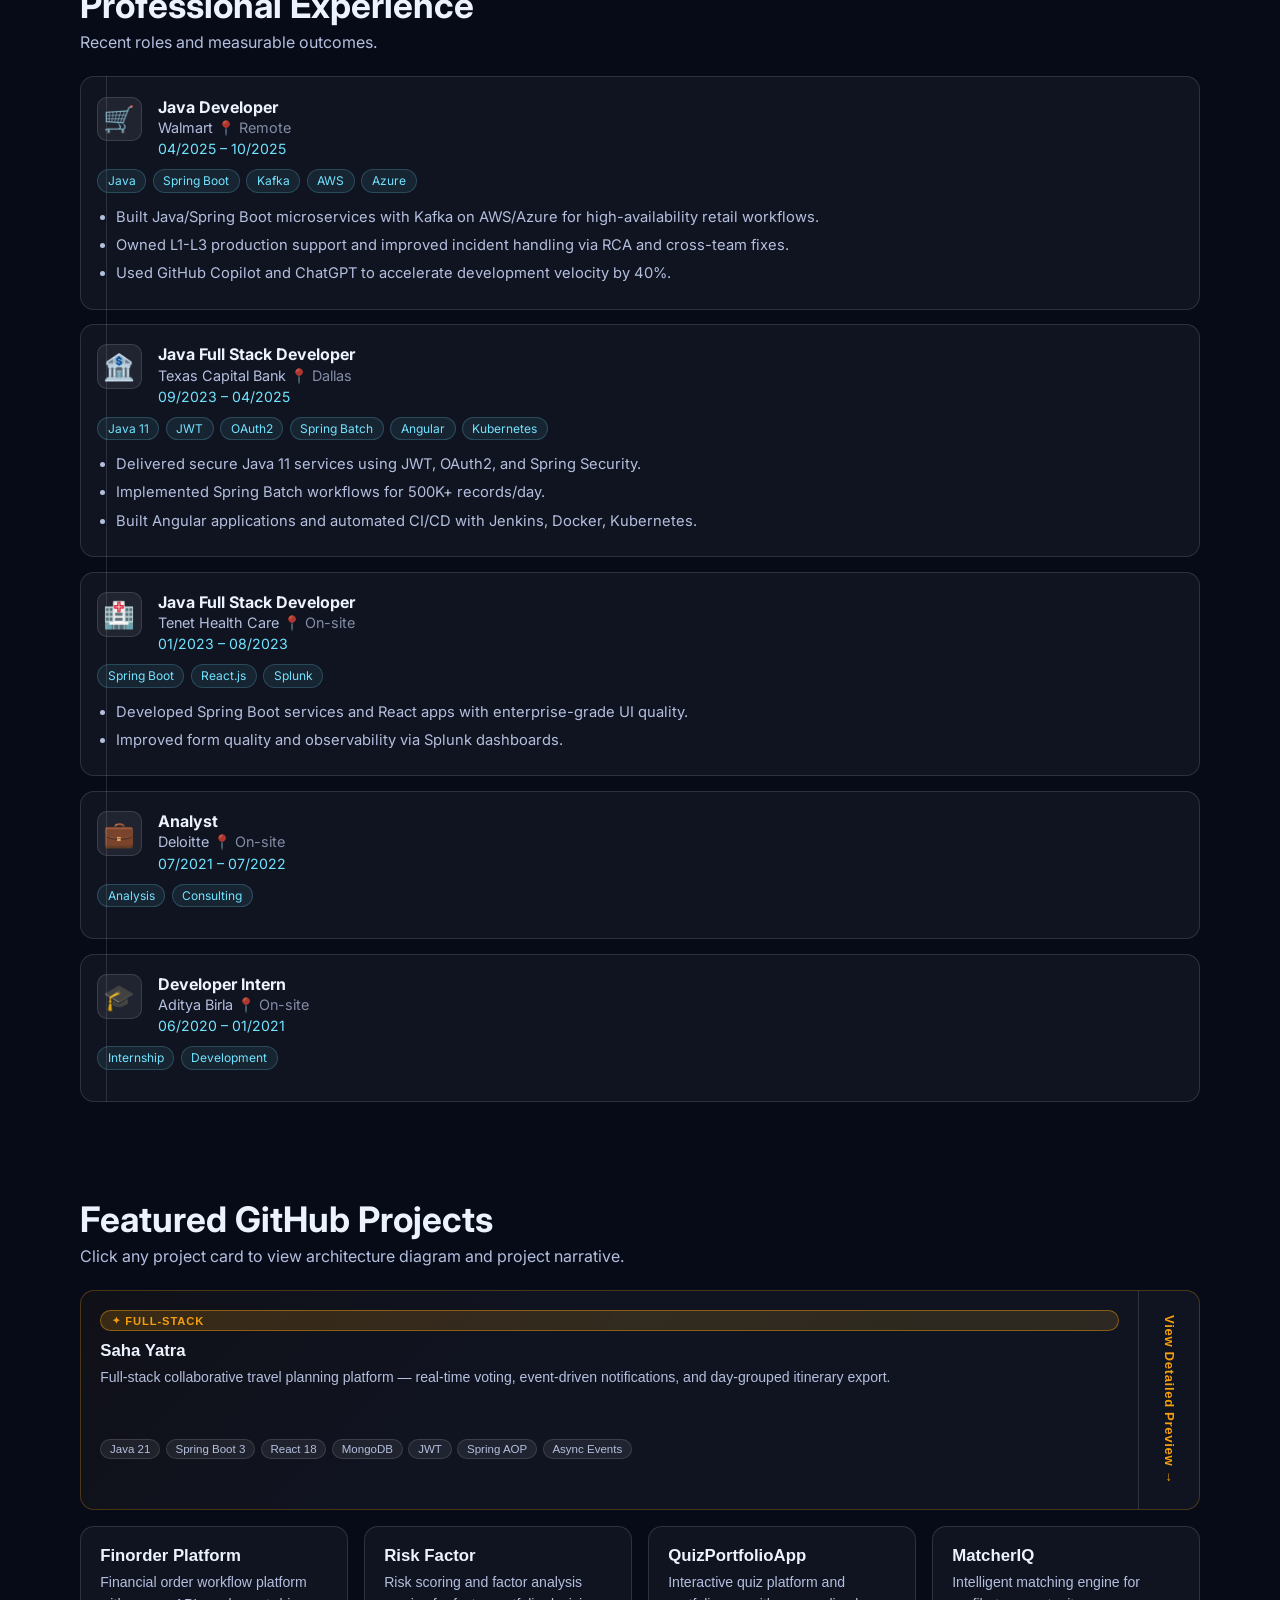
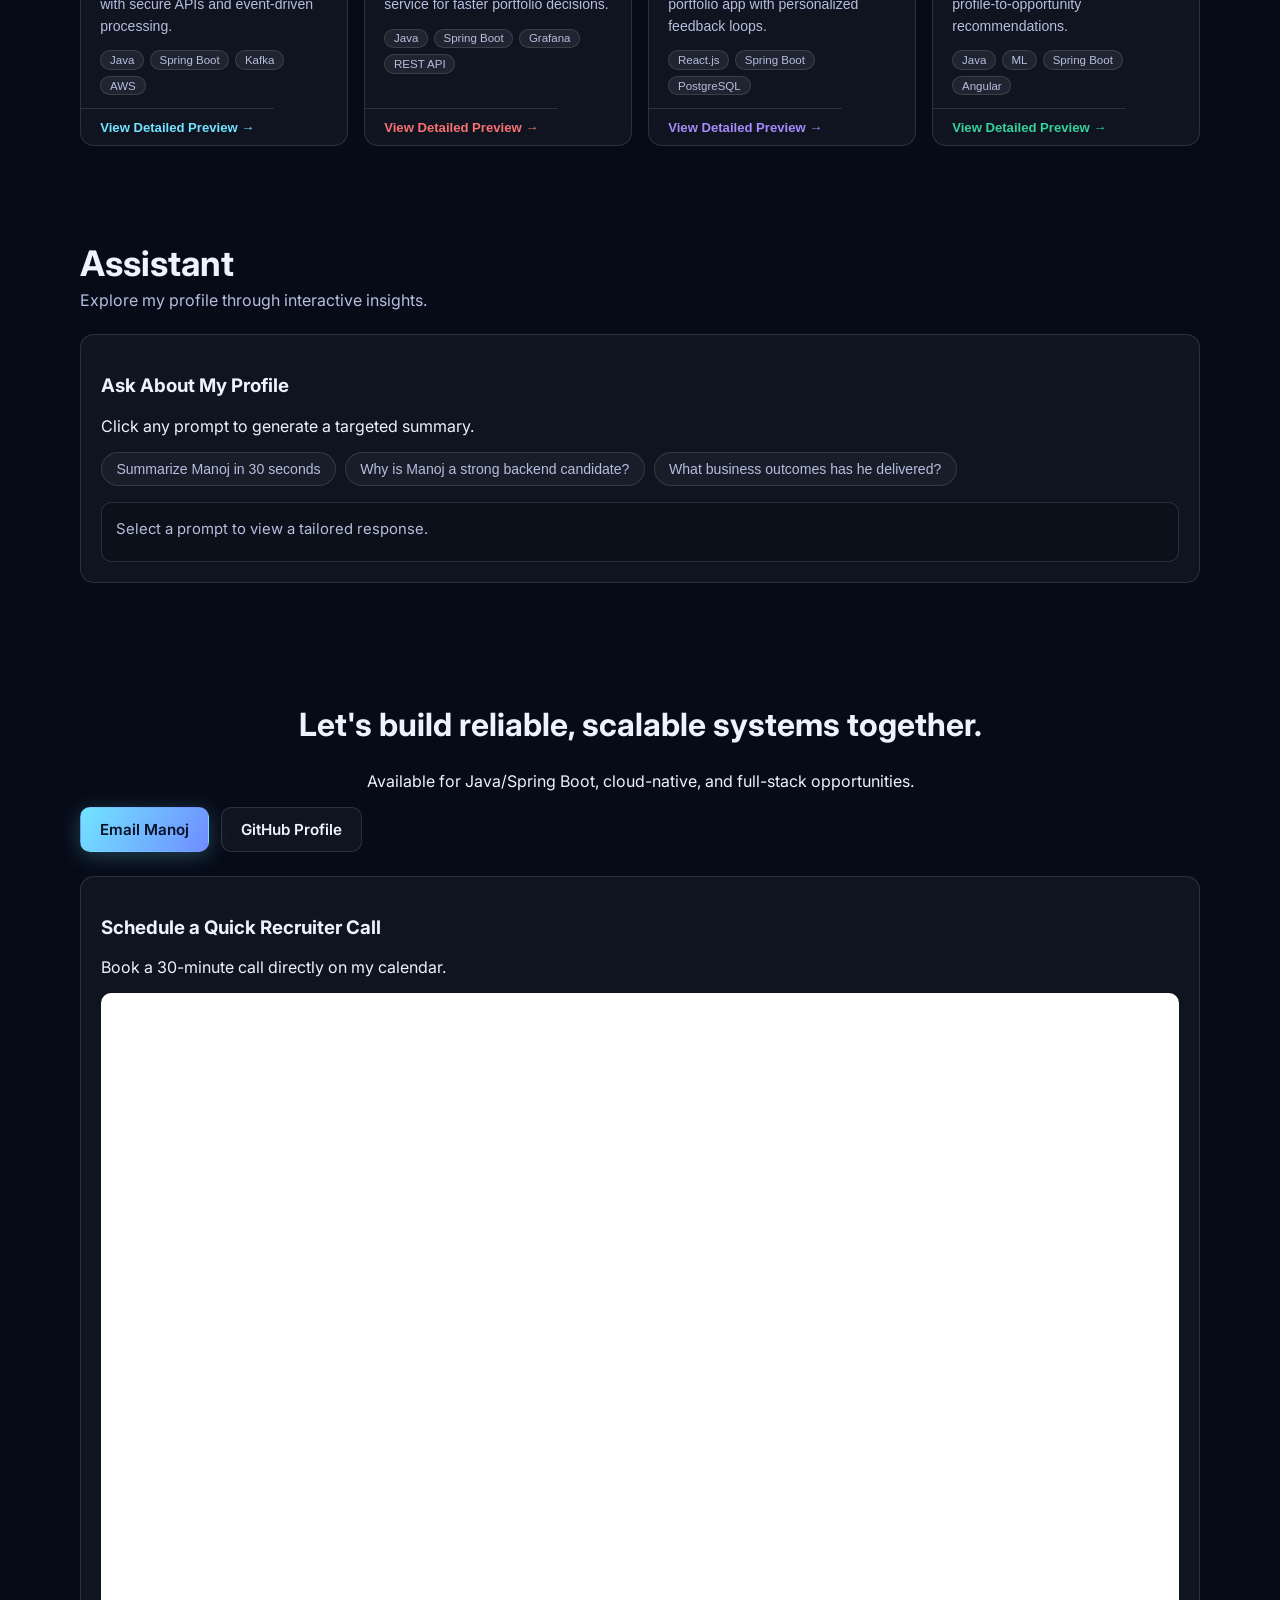
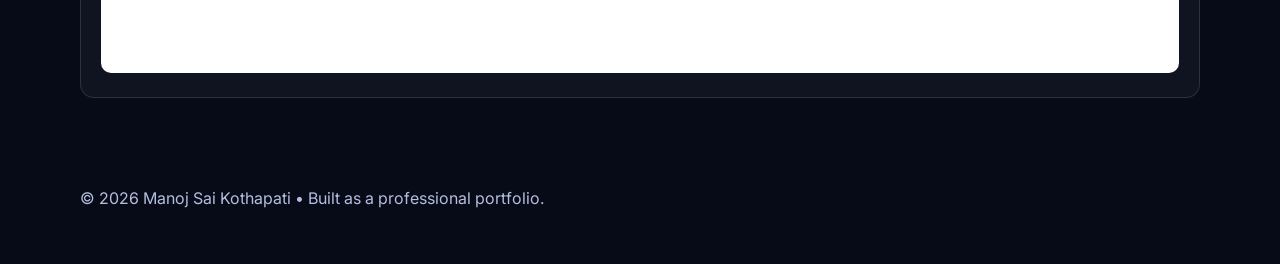
==== commit 3492e2c2: "Redesign hero section to match Framer-inspired portfolio style" ====
--- a/index.html
+++ b/index.html
@@ -29,21 +29,28 @@
     </header>
 
     <main id="home" class="container">
-      <section class="hero">
-        <p class="eyebrow">Accomplished Software Developer • 5+ Years • 99.9% Uptime Focus</p>
-        <h1>Manoj Sai Kothapati</h1>
-        <p class="subtitle">
-          Full-stack Java developer building cloud-native, event-driven enterprise platforms across financial services,
-          healthcare, retail, and asset management. I blend modern engineering with AI-powered delivery for faster, safer releases.
-        </p>
-        <div class="hero-cta">
-          <a class="btn btn-primary" href="#contact">Hire Me</a>
-          <a class="btn btn-secondary" href="#experience">View Experience</a>
-        </div>
-        <div class="quick-info">
-          <span>📞 972-891-9342</span>
-          <span>✉️ manojsaikothapati@gmail.com</span>
-          <span>📍 DFW, TX (Open to Remote)</span>
+      <section class="hero" id="hero">
+        <div class="hero-shell panel">
+          <p class="eyebrow">JAVA FULL-STACK ENGINEER · CLOUD-NATIVE MICROSERVICES · AI-ACCELERATED DELIVERY</p>
+          <h1>Hi, I'm Manoj Sai.<br /><span>I craft resilient digital platforms.</span></h1>
+          <p class="subtitle">
+            Full-stack Java developer building secure, event-driven enterprise products for banking, healthcare, and retail. I focus on performance,
+            reliability, and clean user experiences from API to UI.
+          </p>
+          <div class="hero-cta">
+            <a class="btn btn-primary" href="#projects">View My Work</a>
+            <a class="btn btn-secondary" href="#contact">Let's Talk</a>
+          </div>
+          <div class="hero-pills">
+            <span>Available for full-time roles</span>
+            <span>Based in DFW, Texas · Open to remote</span>
+            <span>5+ years professional experience</span>
+          </div>
+          <div class="quick-info">
+            <span>📞 972-891-9342</span>
+            <span>✉️ manojsaikothapati@gmail.com</span>
+            <span>🔗 github.com/manojk-sai</span>
+          </div>
         </div>
       </section>
 
@@ -81,13 +88,10 @@
       <section id="projects" class="section">
         <div class="section-head">
           <h2>Featured GitHub Projects</h2>
-          <p>Click any project card to view architecture diagram and jump to the full case study.</p>
+          <p>Click any project card to view architecture diagram and project narrative.</p>
         </div>
         <div class="projects-grid" id="projects-grid"></div>
       </section>
-
-
-      
 
       <section id="ai-lab" class="section ai-lab">
         <div class="section-head">
--- a/styles.css
+++ b/styles.css
@@ -65,17 +65,50 @@
 .mesh-two { right: -80px; top: 220px; background: rgba(76, 227, 255, 0.18); }
 
 /* ─── HERO ───────────────────────────────────────────────────── */
-.hero { padding: 5.5rem 0 2.5rem; max-width: 900px; }
+.hero { padding: 4.5rem 0 2.5rem; max-width: 1020px; }
+.hero-shell {
+  position: relative;
+  padding: 2.1rem;
+  background: linear-gradient(145deg, rgba(255,255,255,0.08), rgba(255,255,255,0.03));
+  overflow: hidden;
+}
+.hero-shell::before {
+  content: "";
+  position: absolute;
+  inset: -40% auto auto -10%;
+  width: 280px;
+  height: 280px;
+  border-radius: 50%;
+  background: radial-gradient(circle, rgba(114,228,255,0.35), transparent 70%);
+  pointer-events: none;
+}
+.hero-shell > * { position: relative; z-index: 1; }
 .eyebrow { color: var(--accent); font-weight: 600; margin: 0 0 0.5rem; }
 h1 {
+  letter-spacing: -0.02em;
   margin: 0.25rem 0 0;
   font-size: clamp(2rem, 6vw, 4rem);
   line-height: 1.05;
   background: linear-gradient(120deg, #fff 30%, var(--accent));
   -webkit-background-clip: text; -webkit-text-fill-color: transparent; background-clip: text;
 }
-.subtitle { color: var(--muted); line-height: 1.7; font-size: 1.07rem; max-width: 820px; }
+.subtitle { color: var(--muted); line-height: 1.7; font-size: 1.07rem; max-width: 760px; }
+h1 span {
+  color: #bcd5ff;
+  -webkit-text-fill-color: initial;
+  background: none;
+}
 .hero-cta, .quick-info { display: flex; flex-wrap: wrap; gap: 0.7rem; margin-top: 1rem; }
+.hero-pills { display: flex; flex-wrap: wrap; gap: 0.6rem; margin-top: 1rem; }
+.hero-pills span {
+  background: rgba(114,228,255,0.1);
+  border: 1px solid rgba(114,228,255,0.28);
+  color: #d7f7ff;
+  border-radius: 999px;
+  font-size: 0.82rem;
+  padding: 0.45rem 0.8rem;
+}
+
 .quick-info span {
   border: 1px solid var(--line); border-radius: 999px;
   padding: 0.45rem 0.75rem; color: var(--muted); font-size: 0.92rem;
@@ -546,12 +579,7 @@
   .skill-tabs { gap: 0.35rem; }
 }
 
-/* ─── MODAL CASE PREVIEW IMAGE ───────────────────────────── */
-.case-image {
-  display: block;
-  width: 100%;
-  margin-top: 0.55rem;
-  border: 1px solid var(--line);
-  border-radius: 10px;
-  background: #fff;
-}
+@media (max-width: 760px) {
+  .hero-shell { padding: 1.4rem; }
+  .hero { padding-top: 3rem; }
+}
